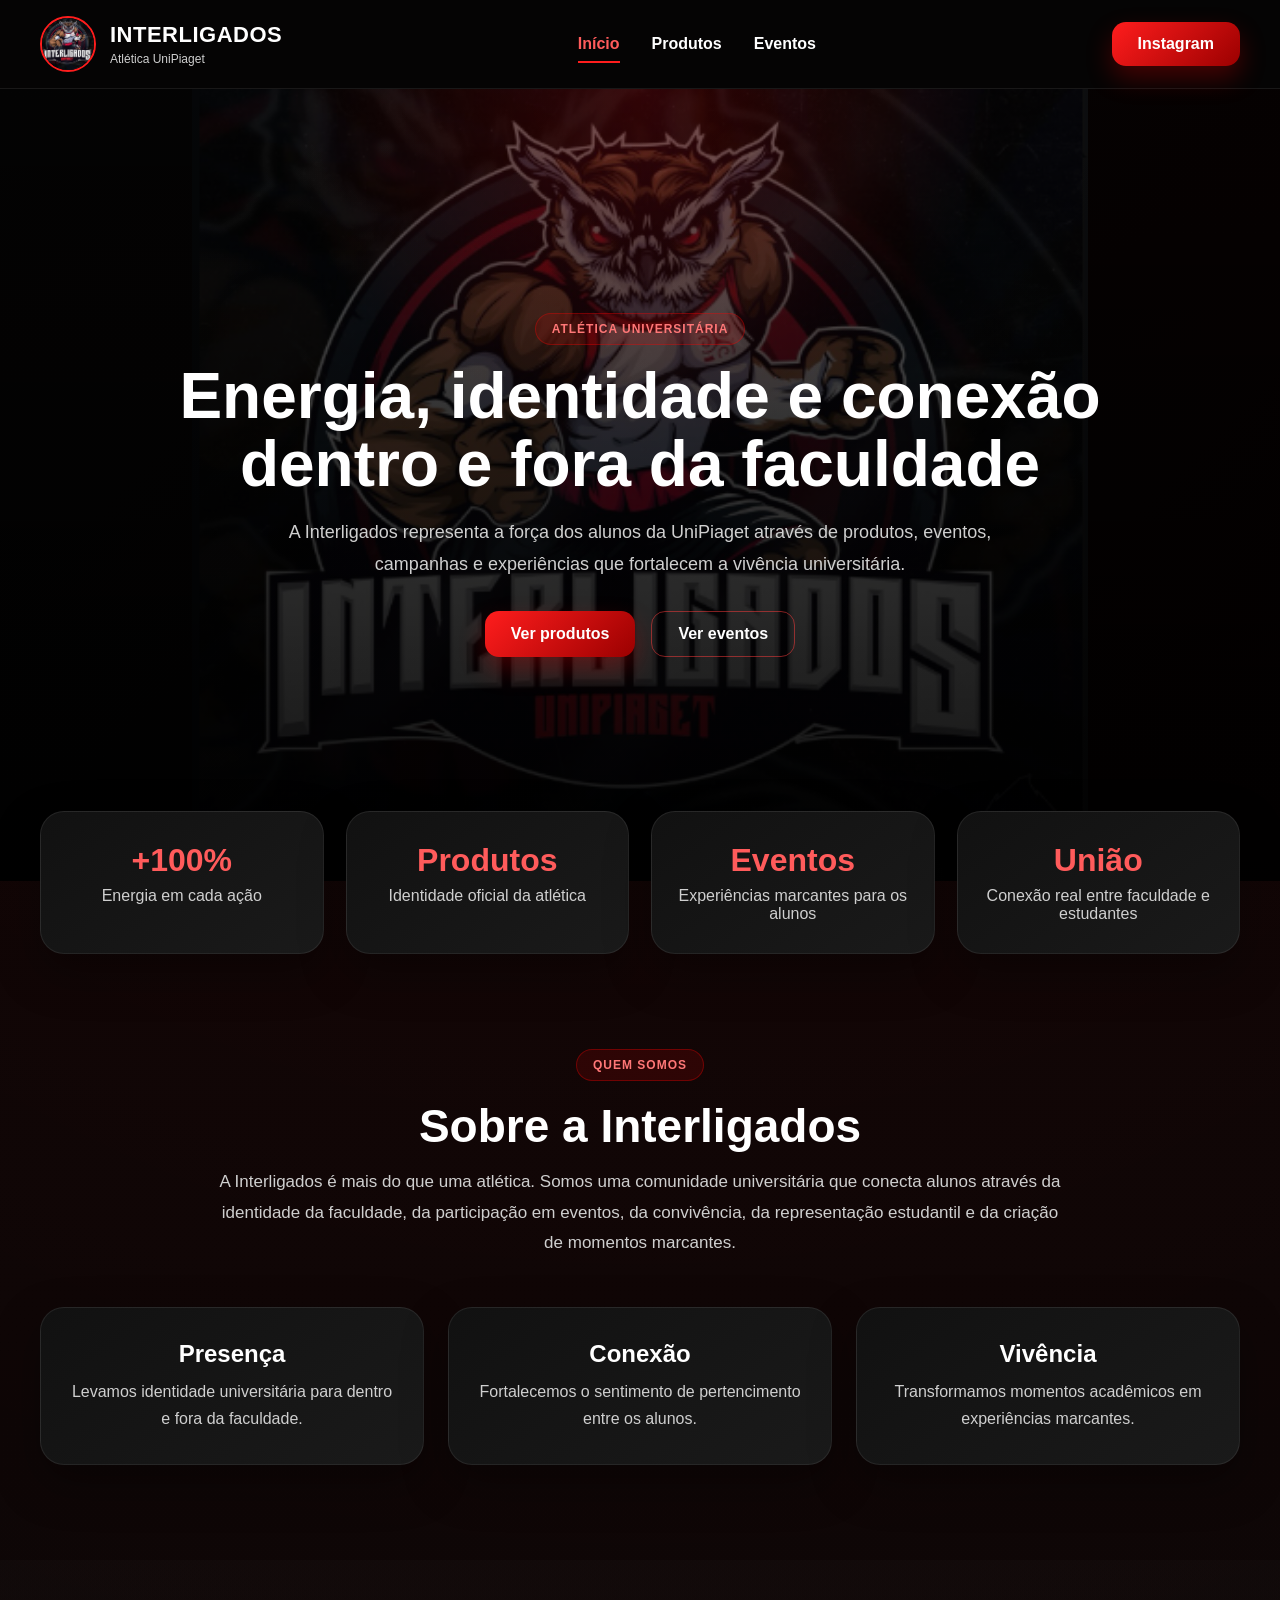
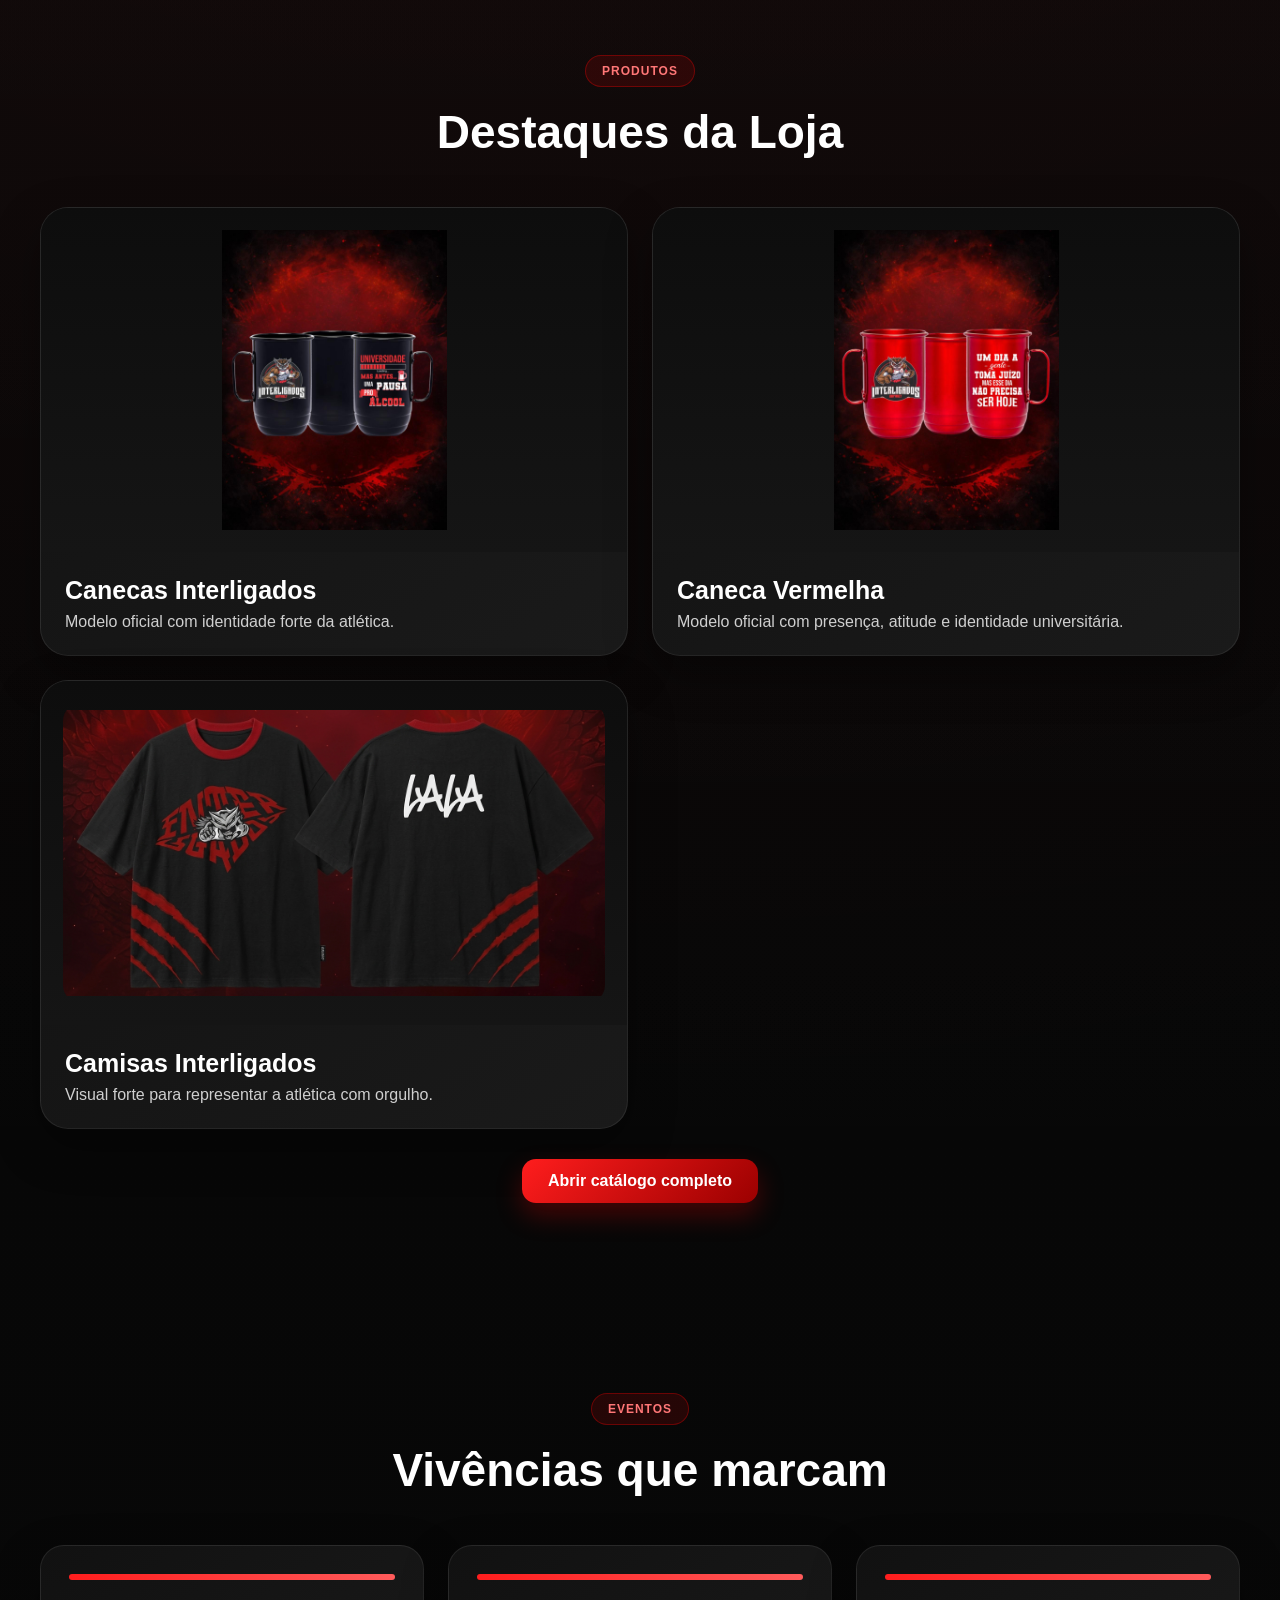
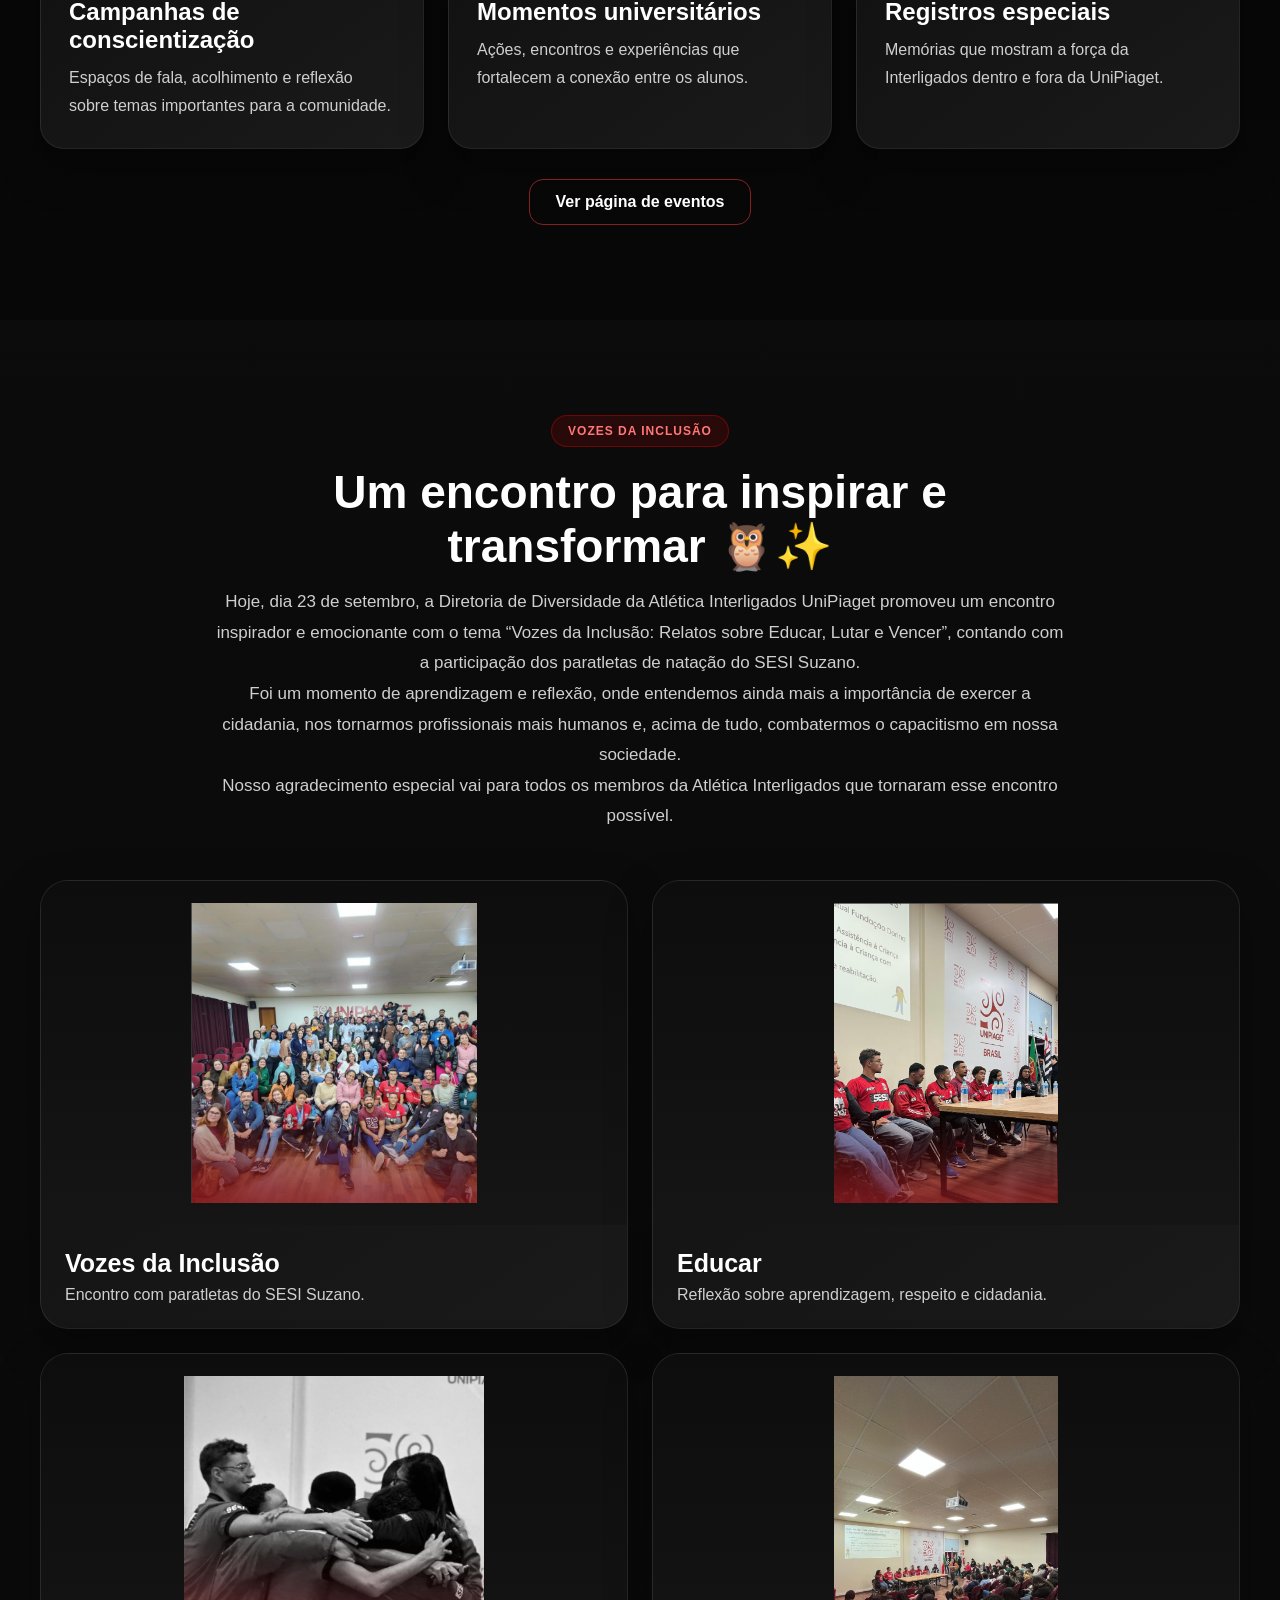
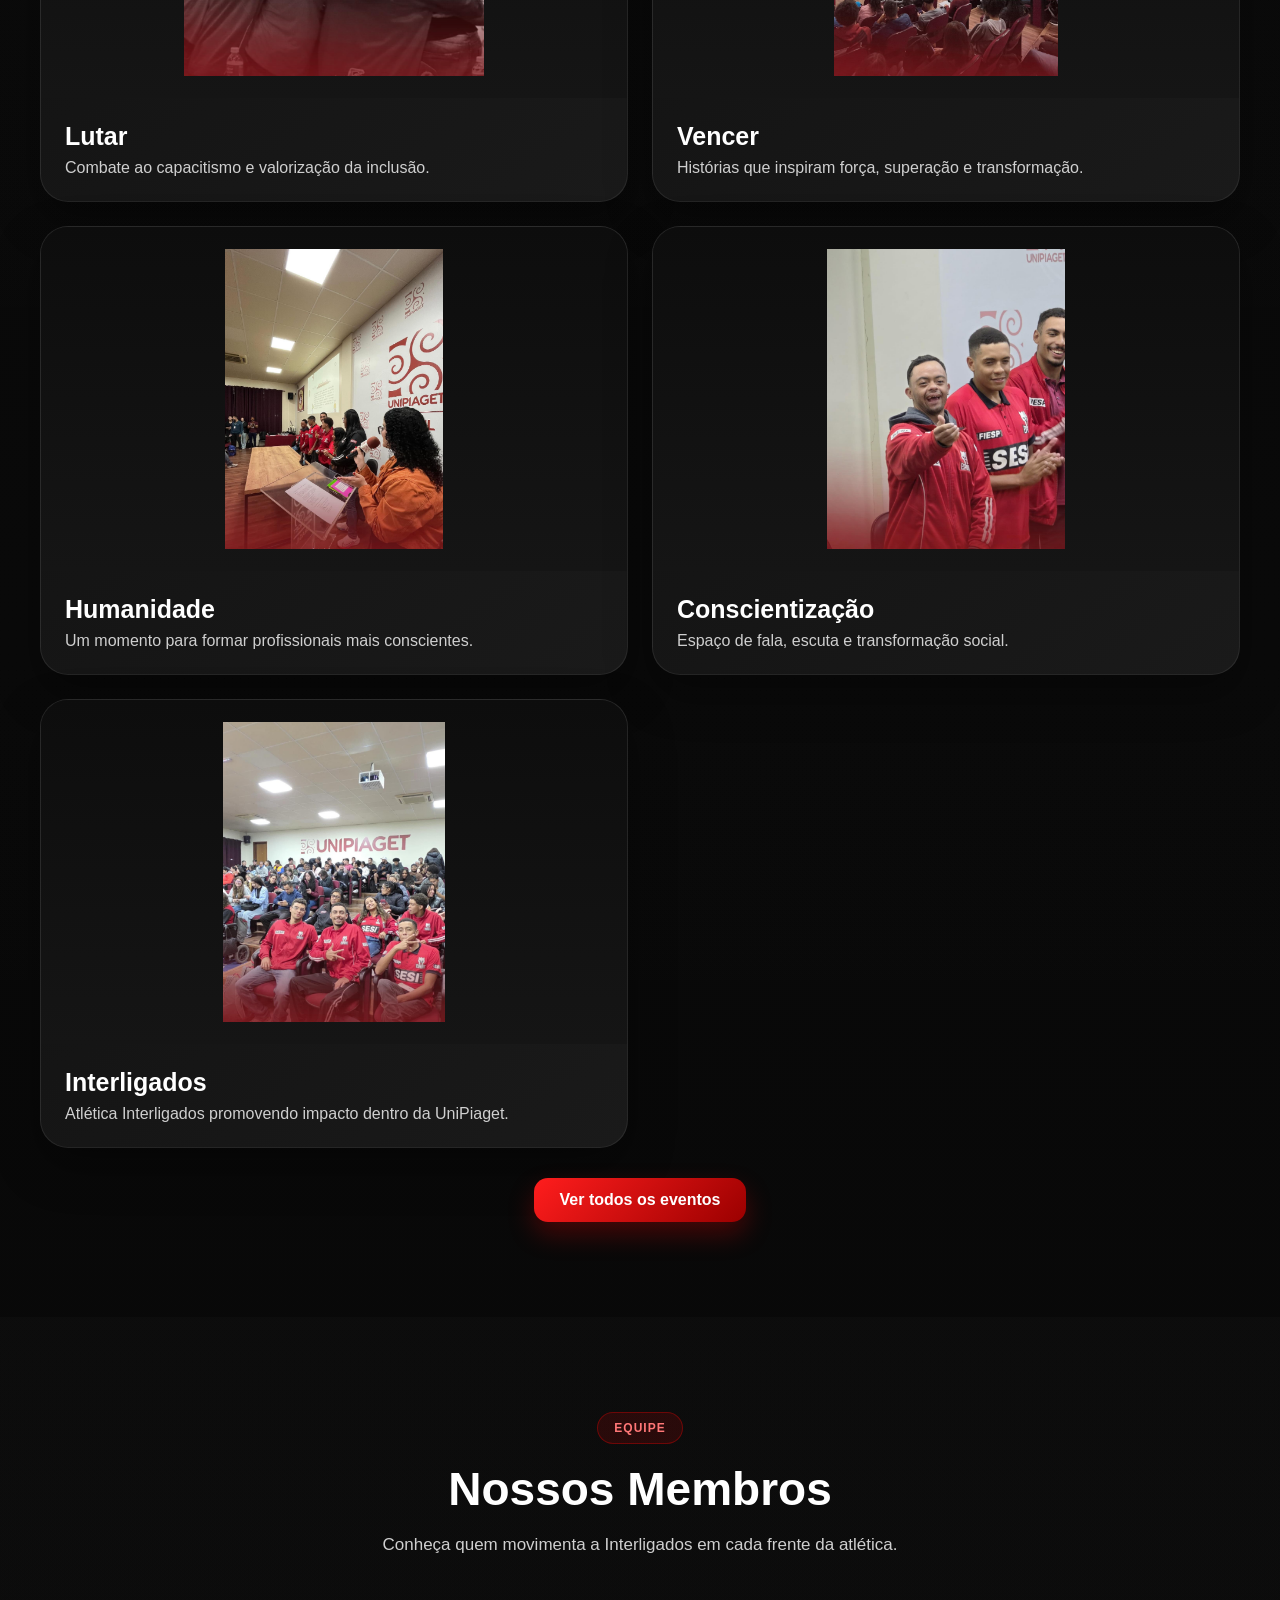
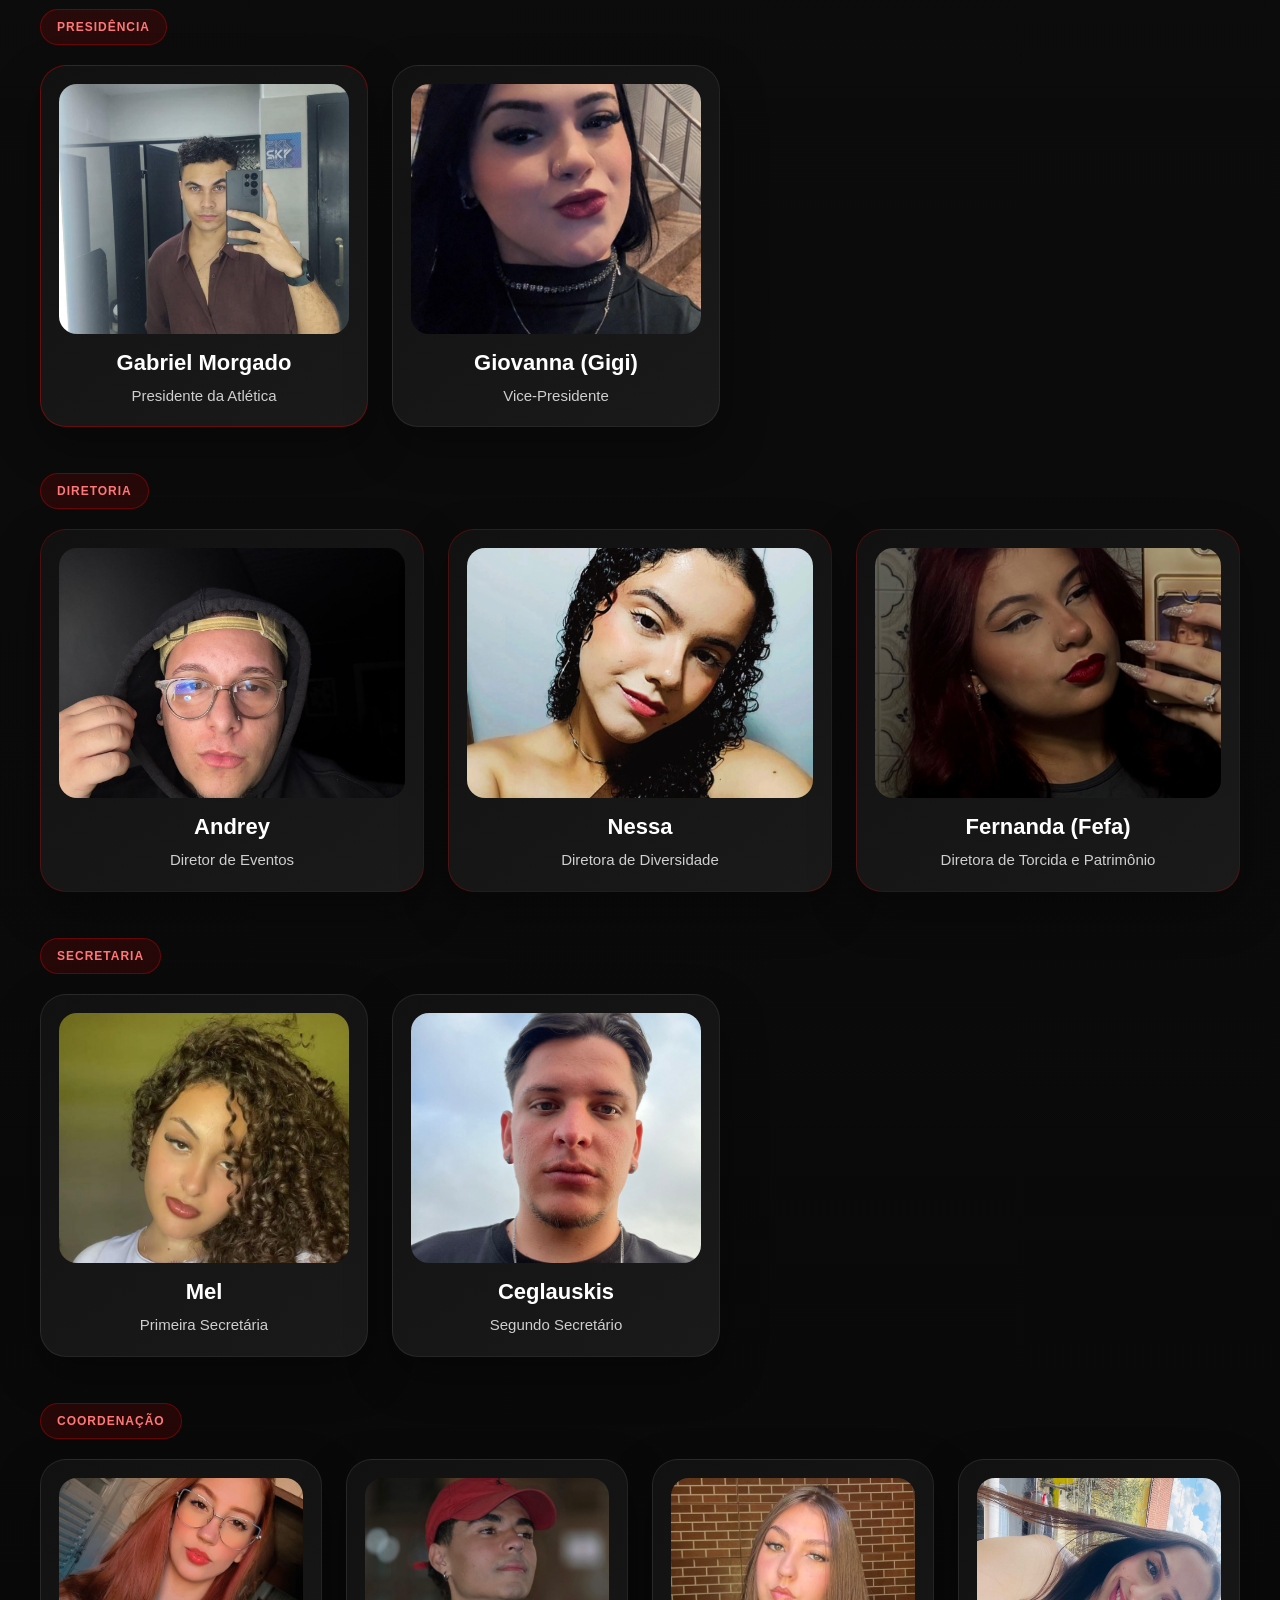
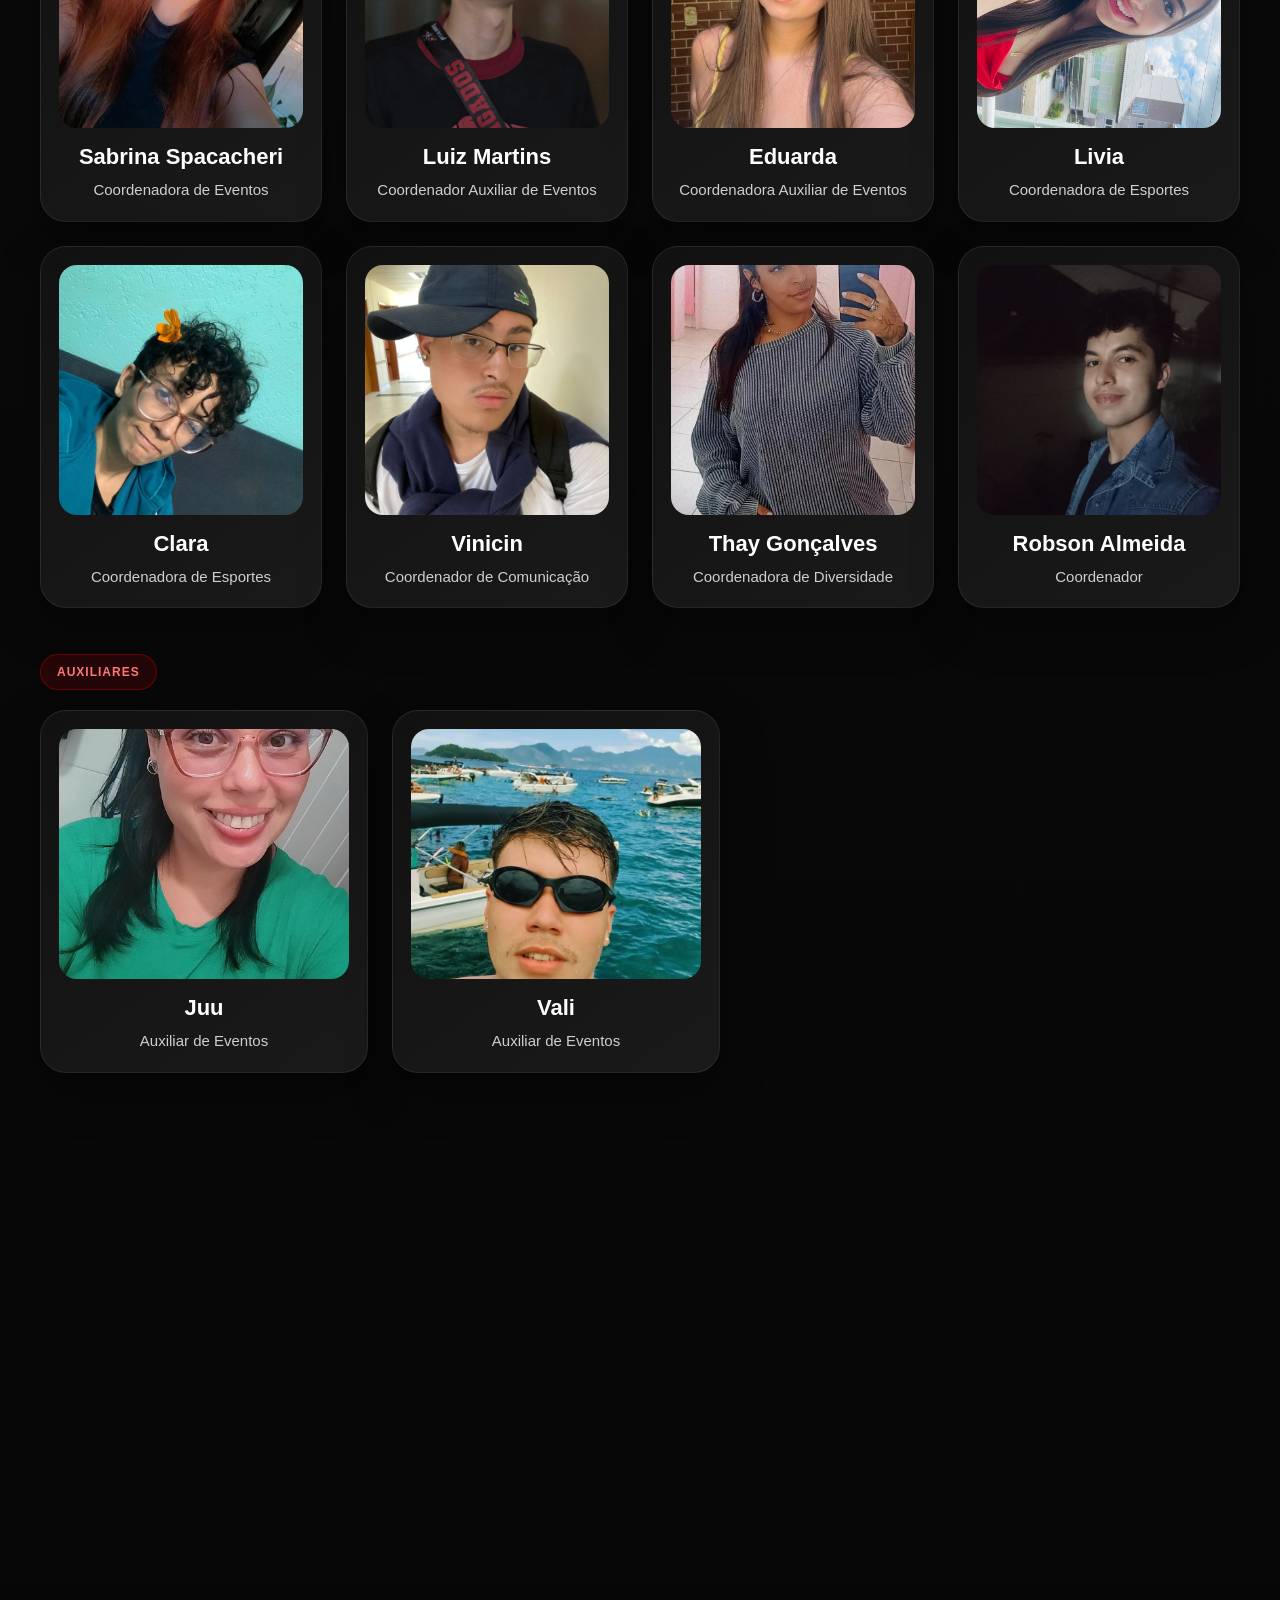
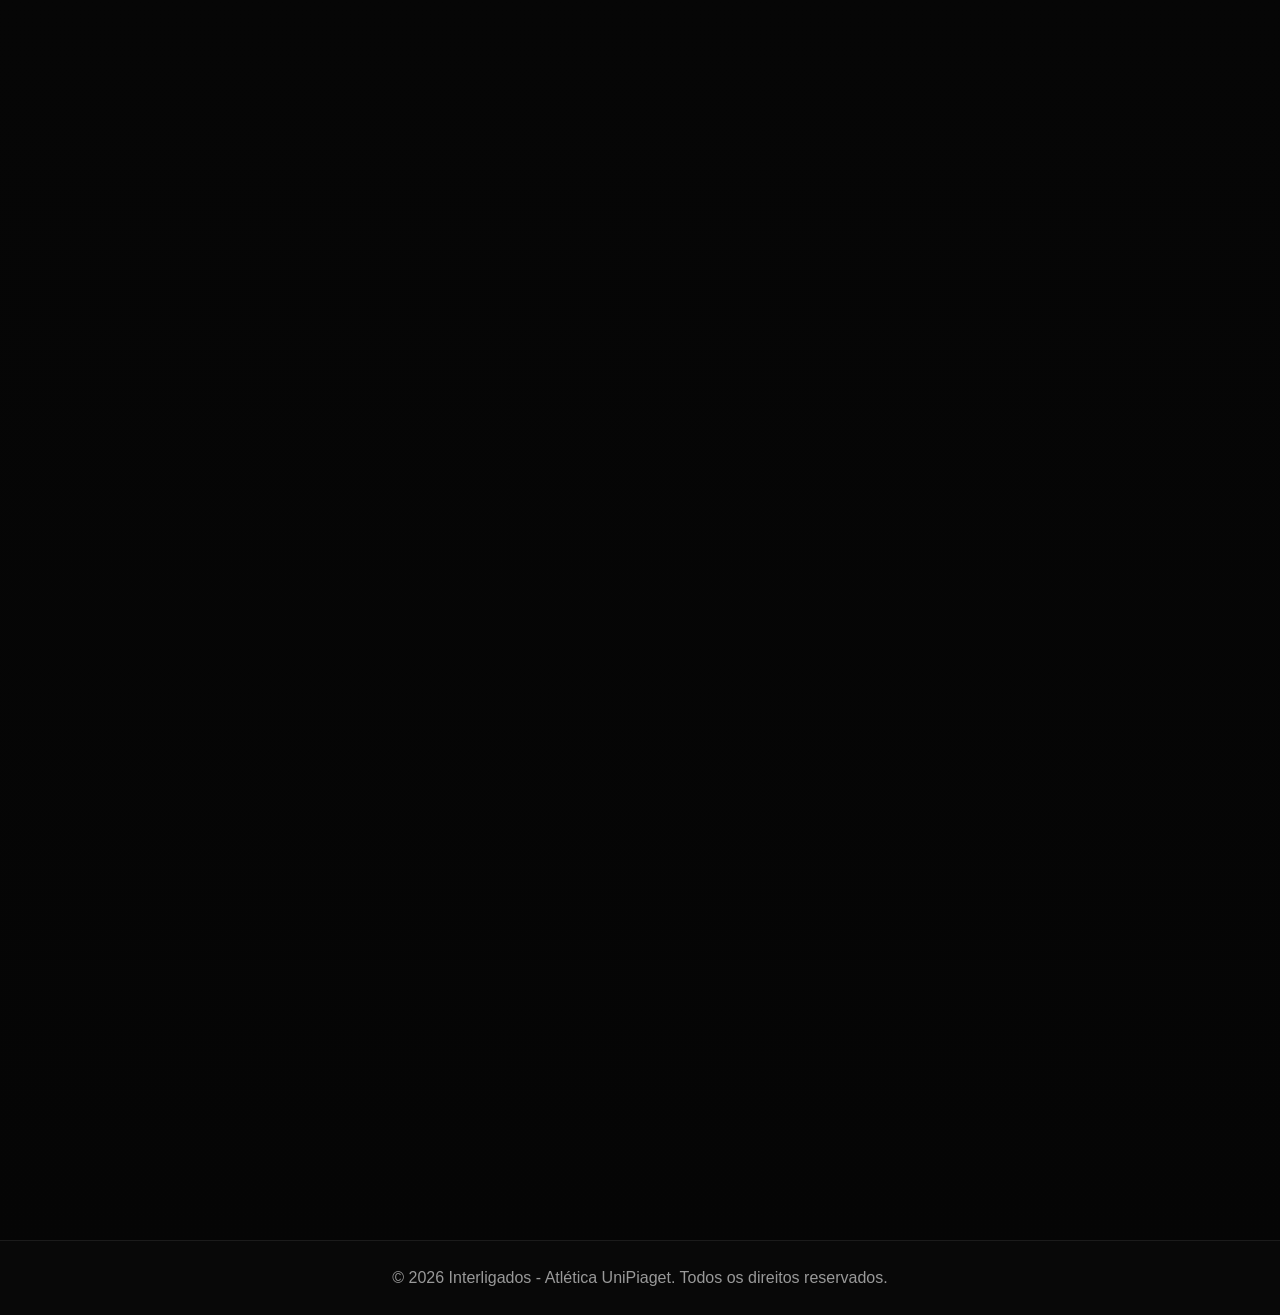
==== index.html @ e4cfc69f "amem que seja o ultimo" ====
<!DOCTYPE html>
<html lang="pt-BR">
<head>
  <meta charset="UTF-8">
  <meta name="viewport" content="width=device-width, initial-scale=1.0">
  <title>Interligados | Atlética UniPiaget</title>
  <link rel="stylesheet" href="style.css">
</head>
<body>

<header class="site-header">
  <div class="container header-wrap">
    <a href="index.html" class="brand">
      <img src="assets/logo.png" alt="Logo Interligados" class="brand-logo">
      <div class="brand-text">
        <strong>INTERLIGADOS</strong>
        <span>Atlética UniPiaget</span>
      </div>
    </a>

    <nav class="main-nav">
      <a href="index.html" class="active">Início</a>
      <a href="produtos.html">Produtos</a>
      <a href="eventos.html">Eventos</a>
    </nav>

    <a href="https://www.instagram.com/interligados_unipiaget" target="_blank" class="btn btn-primary">
      Instagram
    </a>
  </div>
</header>

<main>

  <section class="hero home-hero">
    <div class="hero-overlay"></div>
    <div class="container hero-content reveal">
      <span class="kicker">ATLÉTICA UNIVERSITÁRIA</span>
      <h1>Energia, identidade e conexão dentro e fora da faculdade</h1>
      <p>
        A Interligados representa a força dos alunos da UniPiaget através de produtos,
        eventos, campanhas e experiências que fortalecem a vivência universitária.
      </p>

      <div class="hero-actions">
        <a href="produtos.html" class="btn btn-primary">Ver produtos</a>
        <a href="eventos.html" class="btn btn-secondary">Ver eventos</a>
      </div>
    </div>
  </section>

  <section class="stats-strip">
    <div class="container">
      <div class="stats-grid reveal">
        <article class="stat-card">
          <h3>+100%</h3>
          <p>Energia em cada ação</p>
        </article>

        <article class="stat-card">
          <h3>Produtos</h3>
          <p>Identidade oficial da atlética</p>
        </article>

        <article class="stat-card">
          <h3>Eventos</h3>
          <p>Experiências marcantes para os alunos</p>
        </article>

        <article class="stat-card">
          <h3>União</h3>
          <p>Conexão real entre faculdade e estudantes</p>
        </article>
      </div>
    </div>
  </section>

  <section class="section">
    <div class="container">
      <div class="section-heading reveal">
        <span class="kicker">QUEM SOMOS</span>
        <h2>Sobre a Interligados</h2>
        <p>
          A Interligados é mais do que uma atlética. Somos uma comunidade universitária
          que conecta alunos através da identidade da faculdade, da participação em eventos,
          da convivência, da representação estudantil e da criação de momentos marcantes.
        </p>
      </div>

      <div class="info-grid">
        <article class="info-card reveal">
          <h3>Presença</h3>
          <p>Levamos identidade universitária para dentro e fora da faculdade.</p>
        </article>

        <article class="info-card reveal">
          <h3>Conexão</h3>
          <p>Fortalecemos o sentimento de pertencimento entre os alunos.</p>
        </article>

        <article class="info-card reveal">
          <h3>Vivência</h3>
          <p>Transformamos momentos acadêmicos em experiências marcantes.</p>
        </article>
      </div>
    </div>
  </section>

  <section class="section section-alt">
    <div class="container">
      <div class="section-heading reveal">
        <span class="kicker">PRODUTOS</span>
        <h2>Destaques da Loja</h2>
      </div>

      <div class="highlight-grid">
        <article class="highlight-card reveal">
          <div class="highlight-image">
            <img src="assets/produto1.jpeg" alt="Caneca Preta Interligados">
          </div>
          <div class="highlight-body">
            <h3>Canecas Interligados</h3>
            <p>Modelo oficial com identidade forte da atlética.</p>
          </div>
        </article>

        <article class="highlight-card reveal">
          <div class="highlight-image">
            <img src="assets/produto2.jpeg" alt="Caneca Vermelha Interligados">
          </div>
          <div class="highlight-body">
            <h3>Caneca Vermelha</h3>
            <p>Modelo oficial com presença, atitude e identidade universitária.</p>
          </div>
        </article>

        <article class="highlight-card reveal">
          <div class="highlight-image">
            <img src="assets/produto4.png" alt="Camisas Interligados">
          </div>
          <div class="highlight-body">
            <h3>Camisas Interligados</h3>
            <p>Visual forte para representar a atlética com orgulho.</p>
          </div>
        </article>
      </div>

      <div class="section-action reveal">
        <a href="produtos.html" class="btn btn-primary">Abrir catálogo completo</a>
      </div>
    </div>
  </section>

  <section class="section">
    <div class="container">
      <div class="section-heading reveal">
        <span class="kicker">EVENTOS</span>
        <h2>Vivências que marcam</h2>
      </div>

      <div class="feature-grid">
        <article class="feature-card reveal">
          <div class="feature-line"></div>
          <h3>Campanhas de conscientização</h3>
          <p>Espaços de fala, acolhimento e reflexão sobre temas importantes para a comunidade.</p>
        </article>

        <article class="feature-card reveal">
          <div class="feature-line"></div>
          <h3>Momentos universitários</h3>
          <p>Ações, encontros e experiências que fortalecem a conexão entre os alunos.</p>
        </article>

        <article class="feature-card reveal">
          <div class="feature-line"></div>
          <h3>Registros especiais</h3>
          <p>Memórias que mostram a força da Interligados dentro e fora da UniPiaget.</p>
        </article>
      </div>

      <div class="section-action reveal">
        <a href="eventos.html" class="btn btn-secondary">Ver página de eventos</a>
      </div>
    </div>
  </section>

  <section class="section section-alt">
    <div class="container">
      <div class="section-heading reveal">
        <span class="kicker">VOZES DA INCLUSÃO</span>
        <h2>Um encontro para inspirar e transformar 🦉✨</h2>
        <p>
          Hoje, dia 23 de setembro, a Diretoria de Diversidade da Atlética Interligados UniPiaget
          promoveu um encontro inspirador e emocionante com o tema “Vozes da Inclusão:
          Relatos sobre Educar, Lutar e Vencer”, contando com a participação dos paratletas
          de natação do SESI Suzano.
        </p>
        <p>
          Foi um momento de aprendizagem e reflexão, onde entendemos ainda mais a importância
          de exercer a cidadania, nos tornarmos profissionais mais humanos e, acima de tudo,
          combatermos o capacitismo em nossa sociedade.
        </p>
        <p>
          Nosso agradecimento especial vai para todos os membros da Atlética Interligados que
          tornaram esse encontro possível.
        </p>
      </div>

      <div class="highlight-grid">
        <article class="highlight-card reveal">
          <div class="highlight-image">
            <img src="assets/inclusao1.png" alt="Vozes da Inclusão 1">
          </div>
          <div class="highlight-body">
            <h3>Vozes da Inclusão</h3>
            <p>Encontro com paratletas do SESI Suzano.</p>
          </div>
        </article>

        <article class="highlight-card reveal">
          <div class="highlight-image">
            <img src="assets/inclusao2.png" alt="Vozes da Inclusão 2">
          </div>
          <div class="highlight-body">
            <h3>Educar</h3>
            <p>Reflexão sobre aprendizagem, respeito e cidadania.</p>
          </div>
        </article>

        <article class="highlight-card reveal">
          <div class="highlight-image">
            <img src="assets/inclusao3.png" alt="Vozes da Inclusão 3">
          </div>
          <div class="highlight-body">
            <h3>Lutar</h3>
            <p>Combate ao capacitismo e valorização da inclusão.</p>
          </div>
        </article>

        <article class="highlight-card reveal">
          <div class="highlight-image">
            <img src="assets/inclusao4.png" alt="Vozes da Inclusão 4">
          </div>
          <div class="highlight-body">
            <h3>Vencer</h3>
            <p>Histórias que inspiram força, superação e transformação.</p>
          </div>
        </article>

        <article class="highlight-card reveal">
          <div class="highlight-image">
            <img src="assets/inclusao5.png" alt="Vozes da Inclusão 5">
          </div>
          <div class="highlight-body">
            <h3>Humanidade</h3>
            <p>Um momento para formar profissionais mais conscientes.</p>
          </div>
        </article>

        <article class="highlight-card reveal">
          <div class="highlight-image">
            <img src="assets/inclusao6.png" alt="Vozes da Inclusão 6">
          </div>
          <div class="highlight-body">
            <h3>Conscientização</h3>
            <p>Espaço de fala, escuta e transformação social.</p>
          </div>
        </article>

        <article class="highlight-card reveal">
          <div class="highlight-image">
            <img src="assets/inclusao7.png" alt="Vozes da Inclusão 7">
          </div>
          <div class="highlight-body">
            <h3>Interligados</h3>
            <p>Atlética Interligados promovendo impacto dentro da UniPiaget.</p>
          </div>
        </article>
      </div>

      <div class="section-action reveal">
        <a href="eventos.html" class="btn btn-primary">Ver todos os eventos</a>
      </div>
    </div>
  </section>

  <section class="section section-alt team-section">
    <div class="container">
      <div class="section-heading reveal">
        <span class="kicker">EQUIPE</span>
        <h2>Nossos Membros</h2>
        <p>Conheça quem movimenta a Interligados em cada frente da atlética.</p>
      </div>

      <div class="team-group reveal">
        <div class="team-label">Presidência</div>
        <div class="team-grid team-grid-2">
          <article class="member-card featured-president">
            <img src="assets/membro4.jpeg" alt="Gabriel Morgado">
            <h3>Gabriel Morgado</h3>
            <p>Presidente da Atlética</p>
          </article>

          <article class="member-card featured-vice">
            <img src="assets/membro10.jpeg" alt="Giovanna Gigi">
            <h3>Giovanna (Gigi)</h3>
            <p>Vice-Presidente</p>
          </article>
        </div>
      </div>

      <div class="team-group reveal">
        <div class="team-label">Diretoria</div>
        <div class="team-grid team-grid-3">
          <article class="member-card featured-director">
            <img src="assets/membro21.jpeg" alt="Andrey">
            <h3>Andrey</h3>
            <p>Diretor de Eventos</p>
          </article>

          <article class="member-card featured-director">
            <img src="assets/membro17.jpeg" alt="Nessa">
            <h3>Nessa</h3>
            <p>Diretora de Diversidade</p>
          </article>

          <article class="member-card featured-director">
            <img src="assets/membro8.jpeg" alt="Fernanda Fefa">
            <h3>Fernanda (Fefa)</h3>
            <p>Diretora de Torcida e Patrimônio</p>
          </article>
        </div>
      </div>

      <div class="team-group reveal">
        <div class="team-label">Secretaria</div>
        <div class="team-grid team-grid-2">
          <article class="member-card">
            <img src="assets/membro9.jpeg" alt="Mel">
            <h3>Mel</h3>
            <p>Primeira Secretária</p>
          </article>

          <article class="member-card">
            <img src="assets/membro6.jpeg" alt="Ceglauskis">
            <h3>Ceglauskis</h3>
            <p>Segundo Secretário</p>
          </article>
        </div>
      </div>

      <div class="team-group reveal">
        <div class="team-label">Coordenação</div>
        <div class="team-grid team-grid-4">
          <article class="member-card">
            <img src="assets/membro2.jpeg" alt="Sabrina Spacacheri">
            <h3>Sabrina Spacacheri</h3>
            <p>Coordenadora de Eventos</p>
          </article>

          <article class="member-card">
            <img src="assets/membro11.jpeg" alt="Luiz Martins">
            <h3>Luiz Martins</h3>
            <p>Coordenador Auxiliar de Eventos</p>
          </article>

          <article class="member-card">
            <img src="assets/membro13.jpeg" alt="Eduarda">
            <h3>Eduarda</h3>
            <p>Coordenadora Auxiliar de Eventos</p>
          </article>

          <article class="member-card">
            <img src="assets/membro12.jpeg" alt="Livia">
            <h3>Livia</h3>
            <p>Coordenadora de Esportes</p>
          </article>

          <article class="member-card">
            <img src="assets/membro20.jpeg" alt="Clara">
            <h3>Clara</h3>
            <p>Coordenadora de Esportes</p>
          </article>

          <article class="member-card">
            <img src="assets/membro15.jpeg" alt="Vinicin">
            <h3>Vinicin</h3>
            <p>Coordenador de Comunicação</p>
          </article>

          <article class="member-card">
            <img src="assets/membro18.jpeg" alt="Thay Gonçalves">
            <h3>Thay Gonçalves</h3>
            <p>Coordenadora de Diversidade</p>
          </article>

          <article class="member-card">
            <img src="assets/membro7.jpeg" alt="Robson Almeida">
            <h3>Robson Almeida</h3>
            <p>Coordenador</p>
          </article>
        </div>
      </div>

      <div class="team-group reveal">
        <div class="team-label">Auxiliares</div>
        <div class="team-grid team-grid-2">
          <article class="member-card">
            <img src="assets/membro16.jpeg" alt="Juu">
            <h3>Juu</h3>
            <p>Auxiliar de Eventos</p>
          </article>

          <article class="member-card">
            <img src="assets/membro19.jpeg" alt="Vali">
            <h3>Vali</h3>
            <p>Auxiliar de Eventos</p>
          </article>
        </div>
      </div>

      <div class="team-group reveal">
        <div class="team-label">Torcida & Apoio</div>
        <div class="team-grid team-grid-4">
          <article class="member-card">
            <img src="assets/membro3.jpeg" alt="Marcus Rodrigues">
            <h3>Marcus Rodrigues</h3>
            <p>Segundo Tesoureiro</p>
          </article>

          <article class="member-card">
            <img src="assets/membro14.jpeg" alt="Nay">
            <h3>Nay</h3>
            <p>Conselheira Fiscal</p>
          </article>

          <article class="member-card">
            <img src="assets/membro1.jpeg" alt="Wellington">
            <h3>Wellington</h3>
            <p>Responsável pela Torcida e Patrimônio</p>
          </article>

          <article class="member-card">
            <img src="assets/membro5.jpeg" alt="Daniela Profiro">
            <h3>Daniela Profiro</h3>
            <p>Membro da Atlética</p>
          </article>

          <article class="member-card">
            <img src="assets/membro23.jpeg" alt="JOTA">
            <h3>JOTA</h3>
            <p>Integrante da Torcida Organizada</p>
          </article>

          <article class="member-card">
            <img src="assets/membro24.jpeg" alt="Pedro Paulo">
            <h3>Pedro Paulo</h3>
            <p>Integrante da Torcida Organizada</p>
          </article>
        </div>
      </div>
    </div>
  </section>

  <section class="impact-section">
    <div class="container">
      <div class="impact-box reveal">
        <span class="kicker">INTERLIGADOS</span>
        <h2>Mais do que uma atlética. Uma identidade.</h2>
        <p>
          Produtos, eventos, campanhas e pessoas que transformam a vivência universitária em algo marcante.
        </p>
      </div>
    </div>
  </section>

  <section class="cta-section">
    <div class="container">
      <div class="cta-box reveal">
        <span class="kicker">@interligados_unipiaget</span>
        <h2>Acompanhe a Interligados no Instagram</h2>
        <p>
          Veja eventos, destaques, produtos, bastidores e tudo que movimenta a atlética.
        </p>
        <a href="https://www.instagram.com/interligados_unipiaget" target="_blank" class="btn btn-primary">
          Acessar perfil
        </a>
      </div>
    </div>
  </section>

</main>

<footer class="site-footer">
  <div class="container">
    <p>© 2026 Interligados - Atlética UniPiaget. Todos os direitos reservados.</p>
  </div>
</footer>

<script src="script.js"></script>
</body>
</html>
---- style.css ----
* {
  margin: 0;
  padding: 0;
  box-sizing: border-box;
  font-family: Arial, Helvetica, sans-serif;
}

:root {
  --bg: #050505;
  --card: #111;
  --card-2: #1a1a1a;
  --red: #ff1d1d;
  --red-soft: #ff5b5b;
  --text: #fff;
  --muted: #cfcfcf;
  --border: rgba(255,255,255,0.08);
  --shadow: 0 18px 45px rgba(0,0,0,0.35);
}

html {
  scroll-behavior: smooth;
}

body {
  background:
    radial-gradient(circle at top, rgba(255,0,0,0.08), transparent 25%),
    linear-gradient(180deg, #050505, #090909, #050505);
  color: var(--text);
}

img {
  display: block;
  max-width: 100%;
}

a {
  text-decoration: none;
  color: inherit;
}

button {
  font: inherit;
}

/* CONTAINER */

.container {
  width: min(1200px, calc(100% - 40px));
  margin: 0 auto;
}

/* HEADER */

.site-header {
  position: sticky;
  top: 0;
  z-index: 1000;
  background: rgba(5,5,5,0.92);
  backdrop-filter: blur(14px);
  border-bottom: 1px solid var(--border);
}

.header-wrap {
  min-height: 88px;
  display: flex;
  align-items: center;
  justify-content: space-between;
  gap: 24px;
}

.brand {
  display: flex;
  align-items: center;
  gap: 14px;
}

.brand-logo {
  width: 56px;
  height: 56px;
  object-fit: cover;
  border-radius: 50%;
  border: 2px solid var(--red);
}

.brand-text {
  display: flex;
  flex-direction: column;
  gap: 4px;
}

.brand-text strong {
  font-size: 22px;
  font-weight: 900;
  letter-spacing: .5px;
}

.brand-text span {
  font-size: 12px;
  color: var(--muted);
}

.main-nav {
  display: flex;
  align-items: center;
  gap: 32px;
}

.main-nav a {
  font-size: 16px;
  font-weight: 700;
  position: relative;
  color: #fff;
}

.main-nav a::after {
  content: "";
  position: absolute;
  left: 0;
  bottom: -10px;
  height: 2px;
  width: 0;
  background: var(--red);
  transition: .25s;
}

.main-nav a:hover,
.main-nav a.active {
  color: var(--red-soft);
}

.main-nav a:hover::after,
.main-nav a.active::after {
  width: 100%;
}

/* BUTTONS */

.btn {
  display: inline-flex;
  align-items: center;
  justify-content: center;
  border-radius: 14px;
  font-weight: 800;
  transition: .25s;
}

.btn-primary {
  background: linear-gradient(135deg, #ff1d1d, #9b0000);
  padding: 13px 26px;
  color: #fff;
  box-shadow: 0 12px 26px rgba(255,0,0,.25);
}

.btn-primary:hover {
  transform: translateY(-3px);
  box-shadow: 0 18px 38px rgba(255,0,0,.28);
}

.btn-secondary {
  padding: 13px 26px;
  border: 1px solid rgba(255,60,60,.5);
  color: #fff;
}

.btn-secondary:hover {
  transform: translateY(-3px);
  background: rgba(255,0,0,.08);
}

.btn-card {
  width: 100%;
  margin-top: 18px;
}

/* HERO GLOBAL */

.hero {
  position: relative;
  overflow: hidden;
}

.home-hero {
  min-height: 88vh;
  display: flex;
  align-items: center;
  background:
    linear-gradient(rgba(0,0,0,.62), rgba(0,0,0,.86)),
    url("assets/coruja-bg.png") center center / 70% no-repeat,
    linear-gradient(135deg, #080808, #120000);
}

.page-hero {
  min-height: 55vh;
  display: flex;
  align-items: center;
}

.products-hero {
  background:
    linear-gradient(rgba(0,0,0,.68), rgba(0,0,0,.9)),
    url("assets/ProdutosGerais.png") center center / cover no-repeat;
}

.events-hero {
  background:
    linear-gradient(rgba(0,0,0,.65), rgba(0,0,0,.88)),
    radial-gradient(circle at top, rgba(255,0,0,.18), transparent 35%),
    linear-gradient(135deg, #070707, #170000);
}

.hero-overlay {
  position: absolute;
  inset: 0;
  background:
    radial-gradient(circle at top, rgba(255,0,0,.18), transparent 35%),
    linear-gradient(to bottom, transparent, rgba(0,0,0,.45));
}

.hero-content {
  position: relative;
  z-index: 2;
  max-width: 950px;
  text-align: center;
}

.kicker {
  display: inline-block;
  padding: 8px 16px;
  margin-bottom: 18px;
  border-radius: 999px;
  background: rgba(255,0,0,.12);
  border: 1px solid rgba(255,0,0,.32);
  color: #ff7777;
  font-size: 12px;
  font-weight: 900;
  letter-spacing: 1px;
  text-transform: uppercase;
}

.hero h1,
.hero h2 {
  font-size: clamp(36px, 5vw, 66px);
  line-height: 1.05;
  margin-bottom: 18px;
  font-weight: 900;
}

.hero p {
  max-width: 760px;
  margin: 0 auto;
  color: var(--muted);
  font-size: 18px;
  line-height: 1.8;
}

.hero-actions {
  margin-top: 30px;
  display: flex;
  justify-content: center;
  gap: 16px;
  flex-wrap: wrap;
}

/* SECTION */

.section {
  padding: 95px 0;
}

.section-alt {
  background: linear-gradient(180deg, rgba(255,255,255,.015), rgba(255,255,255,0));
}

.section-heading {
  max-width: 850px;
  margin: 0 auto 48px;
  text-align: center;
}

.section-heading h2 {
  font-size: clamp(30px, 4vw, 46px);
  margin-bottom: 14px;
  font-weight: 900;
}

.section-heading p {
  color: var(--muted);
  font-size: 17px;
  line-height: 1.8;
}

/* STATS */

.stats-strip {
  margin-top: -70px;
  position: relative;
  z-index: 5;
}

.stats-grid {
  display: grid;
  grid-template-columns: repeat(4, 1fr);
  gap: 22px;
}

.stat-card,
.info-card,
.highlight-card,
.feature-card,
.member-card,
.summary-card,
.product-card-premium,
.impact-box,
.cta-box {
  background: linear-gradient(145deg, var(--card), var(--card-2));
  border: 1px solid var(--border);
  box-shadow: var(--shadow);
}

.stat-card {
  border-radius: 24px;
  padding: 30px 22px;
  text-align: center;
  transition: .25s;
}

.stat-card:hover {
  transform: translateY(-8px);
  border-color: rgba(255,0,0,.28);
}

.stat-card h3 {
  font-size: 32px;
  color: var(--red-soft);
  margin-bottom: 8px;
}

.stat-card p {
  color: var(--muted);
}

/* HOME SOBRE */

.info-grid {
  display: grid;
  grid-template-columns: repeat(3, 1fr);
  gap: 24px;
}

.info-card {
  border-radius: 24px;
  padding: 32px 26px;
  text-align: center;
  transition: .25s;
}

.info-card:hover {
  transform: translateY(-8px);
  border-color: rgba(255,0,0,.28);
}

.info-card h3 {
  font-size: 24px;
  margin-bottom: 10px;
}

.info-card p {
  color: var(--muted);
  line-height: 1.7;
}

/* HOME PRODUTOS */

.highlight-grid {
  display: grid;
  grid-template-columns: repeat(2, 1fr);
  gap: 24px;
}

.highlight-card {
  border-radius: 28px;
  overflow: hidden;
  transition: .25s;
}

.highlight-card:hover {
  transform: translateY(-10px);
  border-color: rgba(255,0,0,.28);
}

.highlight-image {
  padding: 22px;
  background: linear-gradient(180deg, #0d0d0d, #151515);
}

.highlight-image img {
  width: 100%;
  height: 300px;
  object-fit: contain;
  border-radius: 18px;
}

.highlight-body {
  padding: 24px;
}

.highlight-body h3 {
  font-size: 25px;
  margin-bottom: 8px;
}

.highlight-body p {
  color: var(--muted);
}

/* HOME EVENTOS */

.feature-grid {
  display: grid;
  grid-template-columns: repeat(3, 1fr);
  gap: 24px;
}

.feature-card {
  border-radius: 24px;
  padding: 28px;
  transition: .25s;
}

.feature-card:hover {
  transform: translateY(-8px);
  border-color: rgba(255,0,0,.28);
}

.feature-line {
  width: 100%;
  height: 6px;
  border-radius: 999px;
  background: linear-gradient(90deg, var(--red), var(--red-soft));
  margin-bottom: 18px;
}

.feature-card h3 {
  font-size: 24px;
  margin-bottom: 10px;
}

.feature-card p {
  color: var(--muted);
  line-height: 1.75;
}

/* PRODUTOS PÁGINA */

.products-grid-premium {
  display: grid;
  grid-template-columns: repeat(4, 1fr);
  gap: 24px;
}

.product-card-premium {
  position: relative;
  border-radius: 28px;
  overflow: hidden;
  transition: .3s;
}

.product-card-premium:hover {
  transform: translateY(-10px);
  border-color: rgba(255,0,0,.35);
  box-shadow: 0 26px 55px rgba(255,0,0,.12);
}

.product-tag {
  position: absolute;
  top: 18px;
  left: 18px;
  z-index: 2;
  padding: 8px 14px;
  border-radius: 999px;
  background: rgba(255,0,0,.18);
  border: 1px solid rgba(255,0,0,.35);
  color: #ff8a8a;
  font-size: 12px;
  font-weight: 900;
  text-transform: uppercase;
  letter-spacing: 1px;
}

.product-image-premium {
  padding: 24px;
  background:
    radial-gradient(circle at center, rgba(255,0,0,.12), transparent 45%),
    linear-gradient(180deg, #0c0c0c, #151515);
}

.product-image-premium img {
  width: 100%;
  height: 270px;
  object-fit: contain;
  border-radius: 18px;
}

.product-content-premium {
  padding: 24px;
}

.product-content-premium h3 {
  font-size: 24px;
  margin-bottom: 10px;
}

.product-content-premium p {
  color: var(--muted);
  line-height: 1.7;
}

/* EVENTOS PÁGINA */

.summary-grid {
  display: grid;
  grid-template-columns: repeat(2, 1fr);
  gap: 28px;
  margin-top: 40px;
}

.summary-card {
  position: relative;
  padding: 32px;
  border-radius: 28px;
  transition: .3s;
  overflow: hidden;
}

.summary-card::before {
  content: "";
  position: absolute;
  inset: 0;
  background: radial-gradient(circle at top right, rgba(255,0,0,.15), transparent 35%);
  opacity: 0;
  transition: .3s;
}

.summary-card:hover::before {
  opacity: 1;
}

.summary-card:hover {
  transform: translateY(-8px);
  border-color: rgba(255,0,0,.3);
}

.summary-card.highlight {
  background:
    linear-gradient(135deg, rgba(255,0,0,.16), rgba(255,255,255,.02)),
    #151515;
  border-color: rgba(255,0,0,.32);
}

.summary-icon {
  font-size: 32px;
  margin-bottom: 14px;
  position: relative;
  z-index: 2;
}

.summary-tag {
  display: inline-block;
  position: relative;
  z-index: 2;
  margin-bottom: 14px;
  padding: 7px 13px;
  border-radius: 999px;
  background: rgba(255,0,0,.15);
  border: 1px solid rgba(255,0,0,.32);
  color: #ff7777;
  font-size: 11px;
  font-weight: 900;
  letter-spacing: 1px;
  text-transform: uppercase;
}

.summary-card h3 {
  position: relative;
  z-index: 2;
  font-size: 26px;
  margin-bottom: 12px;
}

.summary-card p {
  position: relative;
  z-index: 2;
  color: var(--muted);
  line-height: 1.75;
}

.event-block {
  background:
    linear-gradient(135deg, rgba(255,0,0,.10), rgba(255,255,255,.02)),
    #101010;
  border: 1px solid rgba(255,255,255,.07);
  border-radius: 32px;
  padding: 38px;
  box-shadow: 0 22px 48px rgba(0,0,0,.35);
}

.event-text {
  max-width: 900px;
  margin: 0 auto 36px;
  text-align: center;
}

.event-text h2 {
  font-size: clamp(30px, 4vw, 46px);
  margin-bottom: 16px;
}

.event-text p {
  color: var(--muted);
  font-size: 17px;
  line-height: 1.85;
  margin-bottom: 12px;
}

.event-highlight-text {
  color: #fff !important;
  font-size: 21px !important;
  font-weight: 900;
}

.gallery-grid {
  display: grid;
  grid-template-columns: repeat(3, 1fr);
  gap: 18px;
}

.gallery-card {
  border: none;
  background: #111;
  border-radius: 22px;
  overflow: hidden;
  cursor: pointer;
  transition: .3s;
  box-shadow: 0 16px 32px rgba(0,0,0,.25);
}

.gallery-card:hover {
  transform: translateY(-8px);
  box-shadow: 0 20px 40px rgba(255,0,0,.16);
}

.gallery-card img {
  width: 100%;
  height: 300px;
  object-fit: cover;
  border-radius: 22px;
  border: 2px solid transparent;
  transition: .3s;
}

.gallery-card:hover img {
  border-color: var(--red);
}

/* MEMBROS */

.team-group {
  margin-bottom: 46px;
}

.team-label {
  display: inline-block;
  margin-bottom: 20px;
  padding: 10px 16px;
  border-radius: 999px;
  background: rgba(255,0,0,.12);
  border: 1px solid rgba(255,0,0,.3);
  color: #ff7777;
  font-size: 12px;
  font-weight: 900;
  letter-spacing: 1px;
  text-transform: uppercase;
}

.team-grid {
  display: grid;
  gap: 24px;
}

.team-grid-2 {
  grid-template-columns: repeat(2, 1fr);
  max-width: 680px;
}

.team-grid-3 {
  grid-template-columns: repeat(3, 1fr);
}

.team-grid-4 {
  grid-template-columns: repeat(4, 1fr);
}

.member-card {
  border-radius: 26px;
  padding: 18px;
  text-align: center;
  transition: .25s;
}

.member-card:hover {
  transform: translateY(-10px);
  border-color: rgba(255,0,0,.3);
  box-shadow: 0 22px 42px rgba(255,0,0,.12);
}

.member-card img {
  width: 100%;
  height: 250px;
  object-fit: cover;
  border-radius: 18px;
  margin-bottom: 16px;
}

.member-card h3 {
  font-size: 22px;
  margin-bottom: 8px;
}

.member-card p {
  color: var(--muted);
  font-size: 15px;
  line-height: 1.65;
}

.featured-president {
  border-color: rgba(255,0,0,.35);
}

.featured-director {
  border-color: rgba(255,0,0,.22);
}

/* CTA */

.section-action {
  text-align: center;
  margin-top: 30px;
}

.impact-section {
  padding: 10px 0 90px;
}

.cta-section {
  padding: 0 0 90px;
}

.impact-box,
.cta-box {
  border-radius: 30px;
  padding: 52px 32px;
  text-align: center;
  background:
    linear-gradient(135deg, rgba(255,0,0,.16), rgba(255,255,255,.02)),
    #111;
}

.impact-box h2,
.cta-box h2 {
  font-size: clamp(28px, 4vw, 42px);
  margin-bottom: 14px;
}

.impact-box p,
.cta-box p {
  color: var(--muted);
  max-width: 760px;
  margin: 0 auto;
  line-height: 1.8;
}

.cta-box .btn {
  margin-top: 22px;
}

/* FOOTER */

.site-footer {
  border-top: 1px solid var(--border);
  background: #080808;
  padding: 28px 0;
  text-align: center;
  color: #999;
}

/* LIGHTBOX */

.lightbox {
  position: fixed;
  inset: 0;
  background: rgba(0,0,0,.92);
  display: flex;
  align-items: center;
  justify-content: center;
  padding: 30px;
  opacity: 0;
  pointer-events: none;
  transition: .25s;
  z-index: 5000;
}

.lightbox.active {
  opacity: 1;
  pointer-events: auto;
}

.lightbox img {
  max-width: min(92vw, 1100px);
  max-height: 86vh;
  border-radius: 18px;
}

.lightbox-close {
  position: absolute;
  top: 22px;
  right: 28px;
  width: 52px;
  height: 52px;
  border-radius: 50%;
  border: none;
  background: rgba(255,255,255,.12);
  color: #fff;
  font-size: 34px;
  cursor: pointer;
}

/* ANIMATION */

.reveal {
  opacity: 0;
  transform: translateY(32px);
  transition: opacity .7s ease, transform .7s ease;
}

.reveal.show {
  opacity: 1;
  transform: translateY(0);
}

/* RESPONSIVE */

@media (max-width: 1200px) {
  .stats-grid,
  .products-grid-premium,
  .team-grid-4,
  .gallery-grid {
    grid-template-columns: repeat(2, 1fr);
  }

  .info-grid,
  .feature-grid,
  .team-grid-3 {
    grid-template-columns: 1fr;
  }

  .highlight-grid {
    grid-template-columns: 1fr;
  }
}

@media (max-width: 900px) {
  .header-wrap {
    flex-direction: column;
    padding: 16px 0;
  }

  .main-nav {
    gap: 18px;
  }

  .home-hero {
    min-height: 72vh;
    background:
      linear-gradient(rgba(0,0,0,.72), rgba(0,0,0,.88)),
      url("assets/coruja-bg.png") center center / 92% no-repeat,
      linear-gradient(135deg, #050505, #170000);
  }

  .stats-grid,
  .info-grid,
  .feature-grid,
  .products-grid-premium,
  .summary-grid,
  .gallery-grid,
  .team-grid-2,
  .team-grid-3,
  .team-grid-4 {
    grid-template-columns: 1fr;
    max-width: none;
  }

  .section {
    padding: 72px 0;
  }

  .stats-strip {
    margin-top: -34px;
  }

  .container {
    width: min(1200px, calc(100% - 24px));
  }

  .member-card img {
    height: 320px;
  }
}
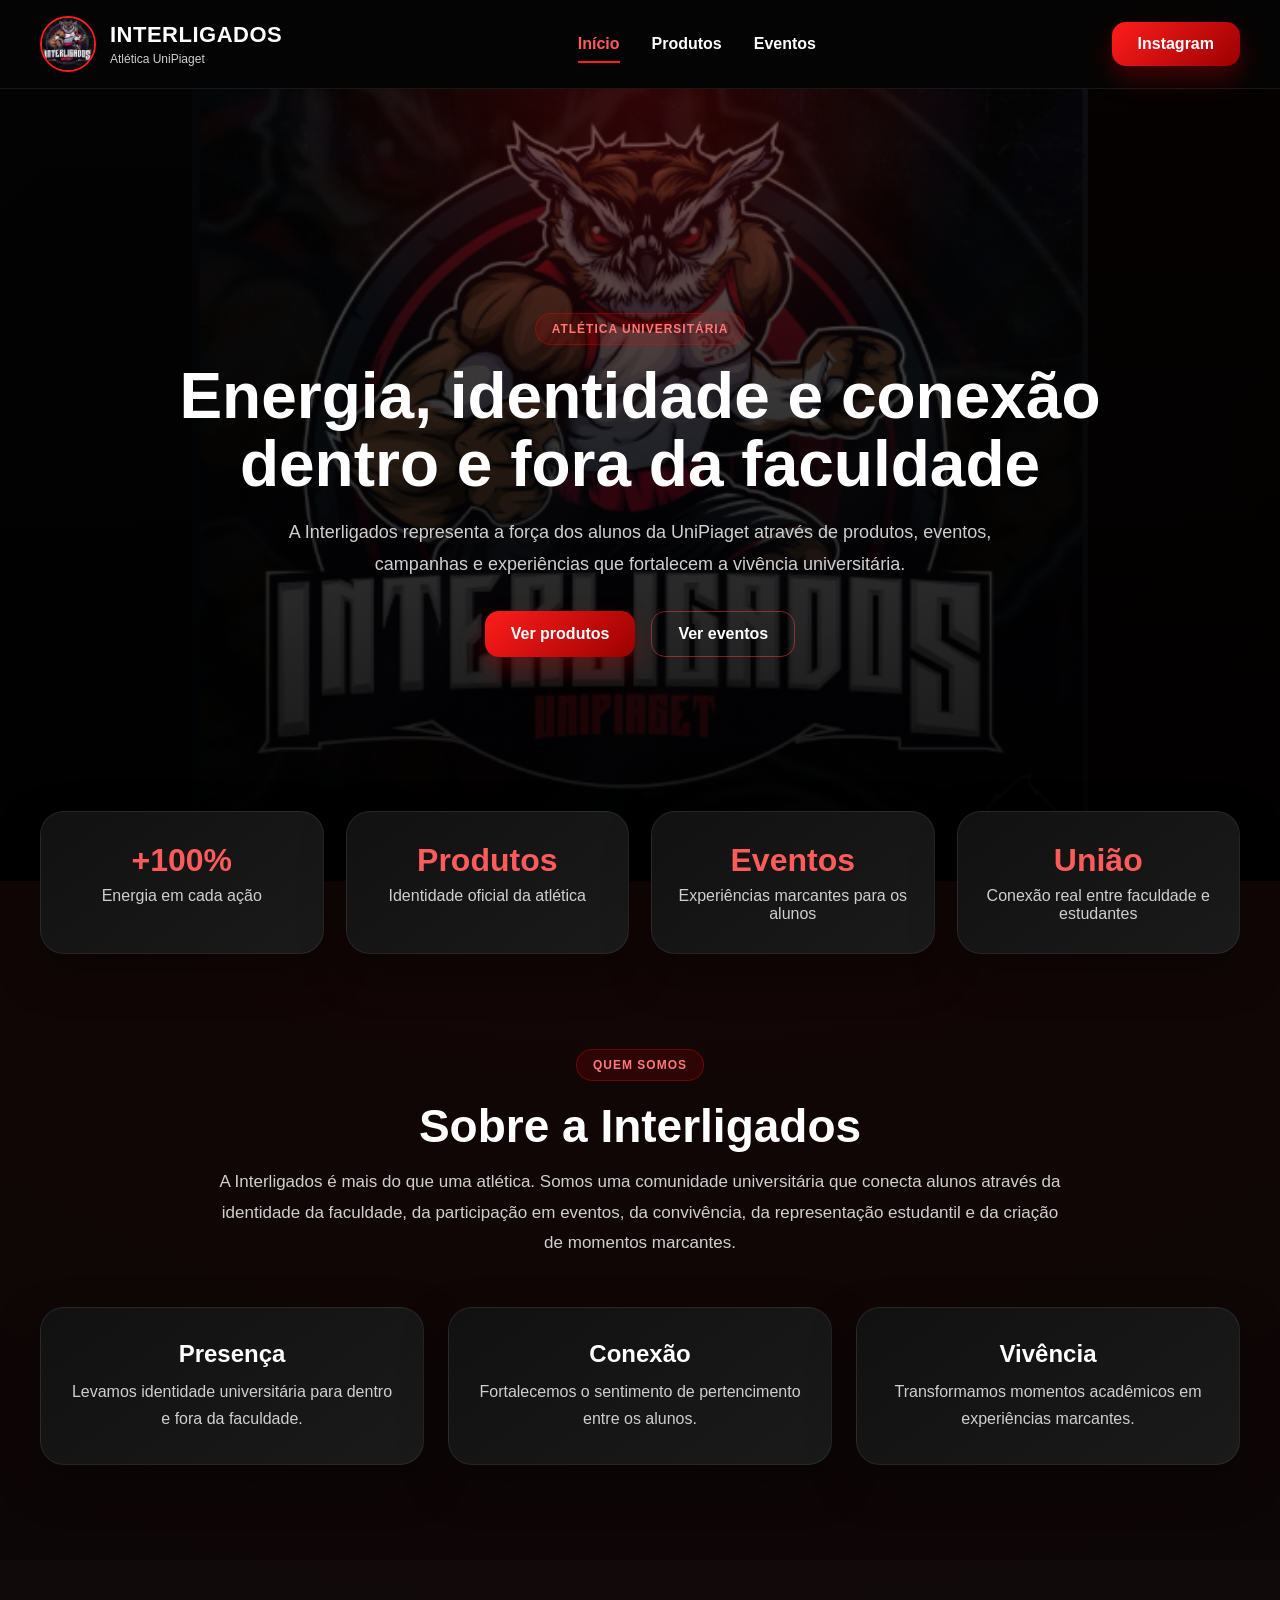
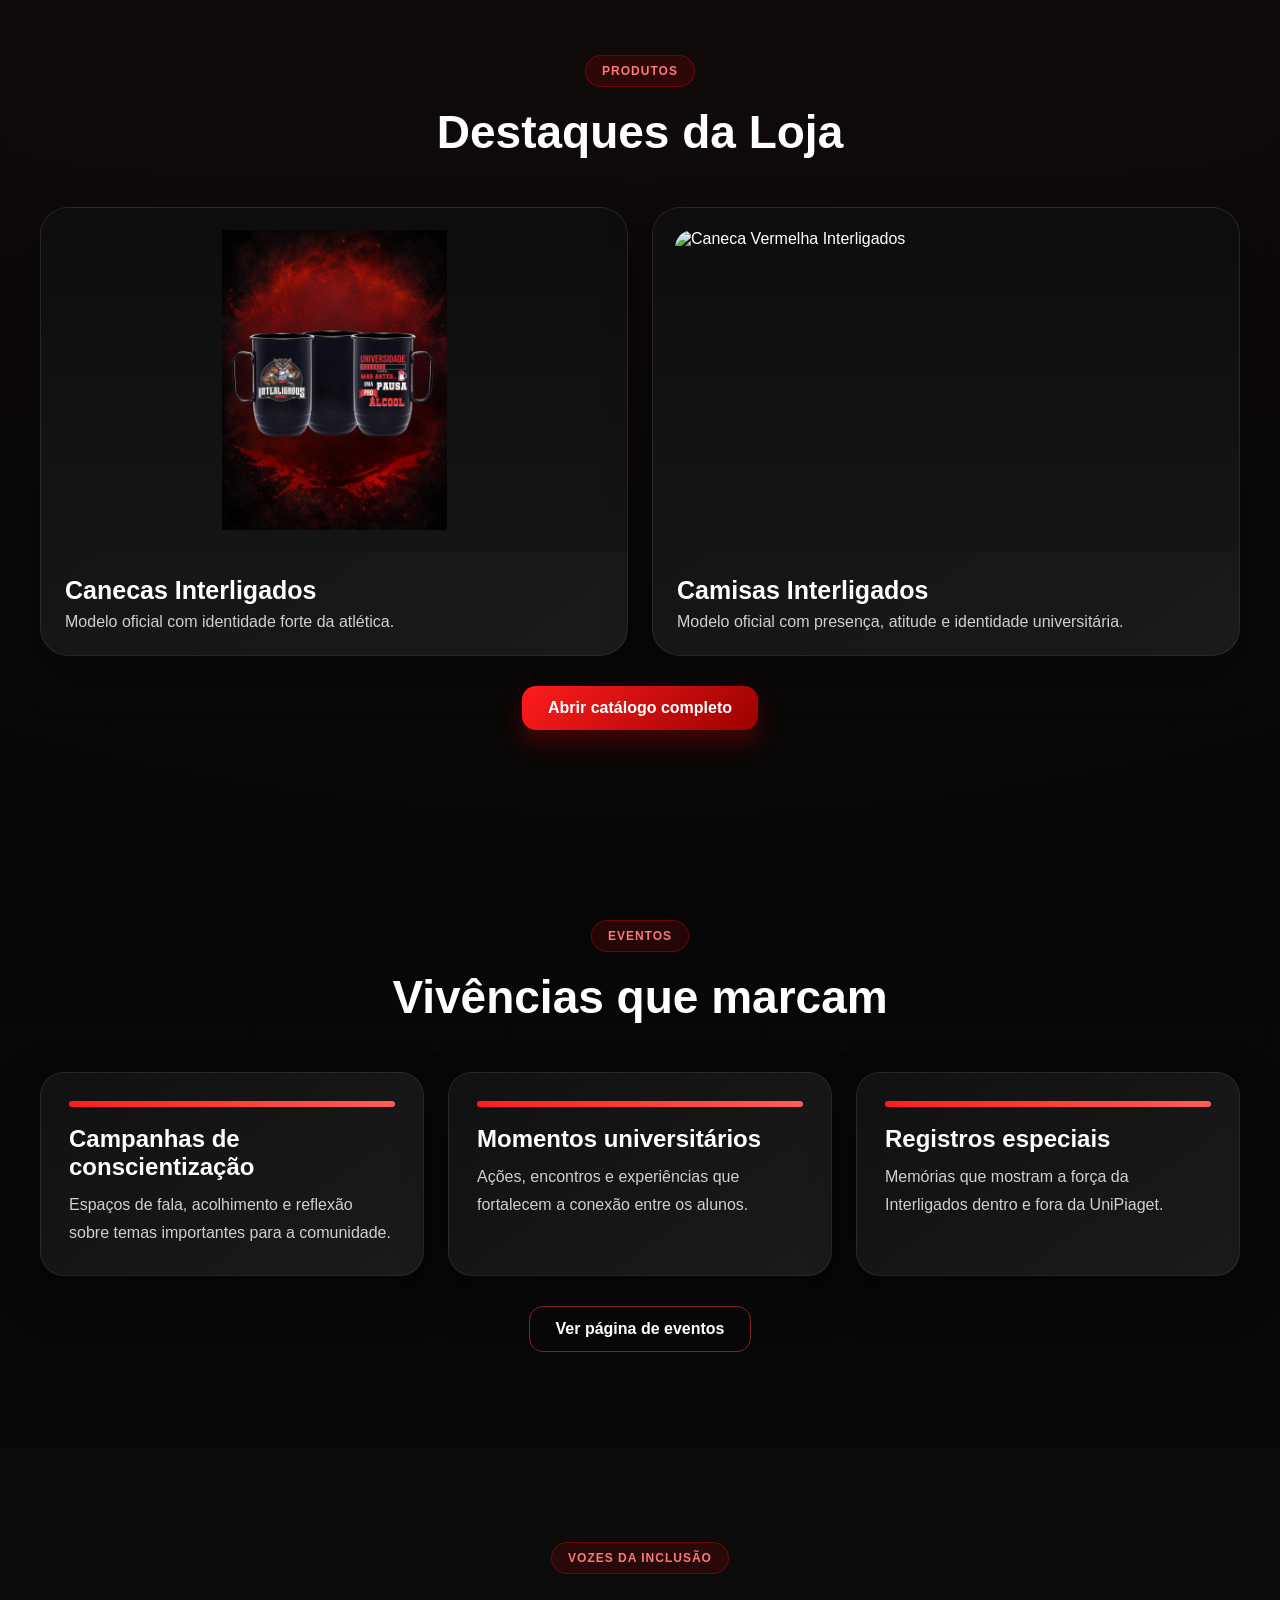
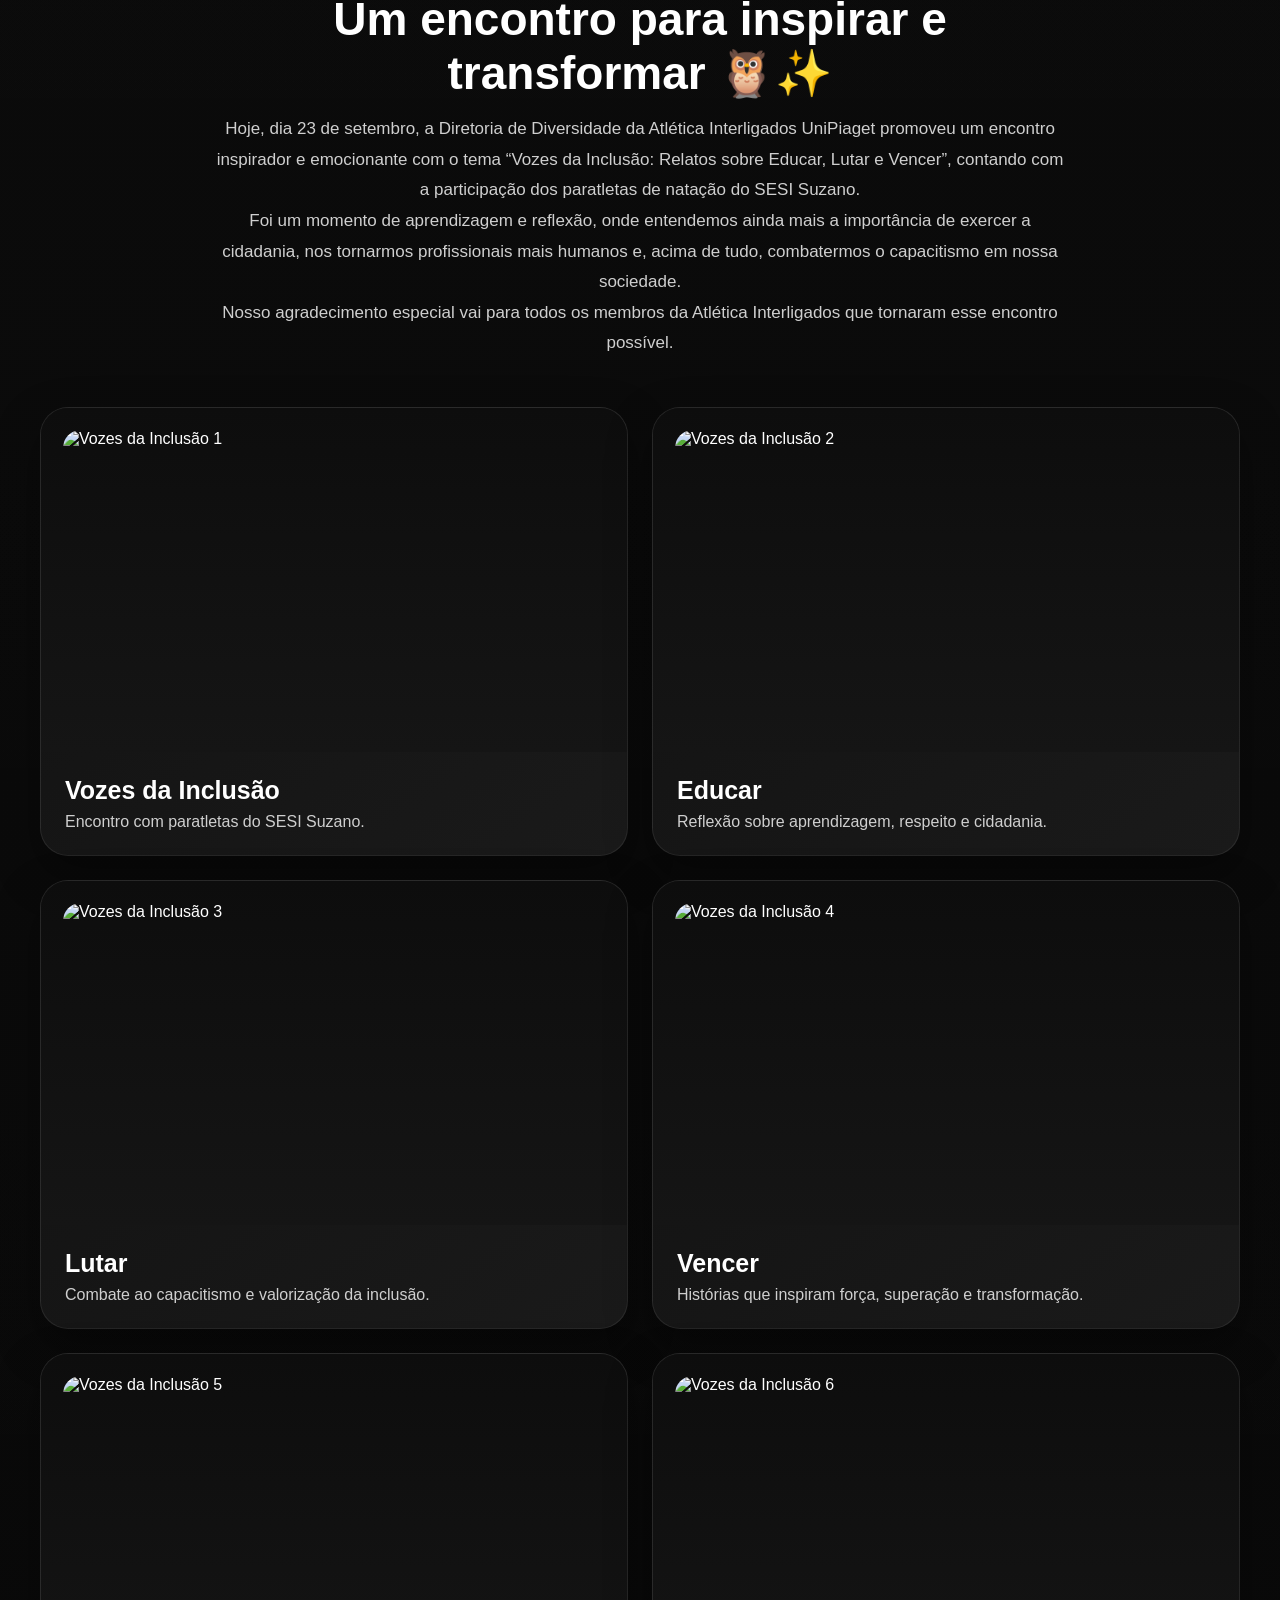
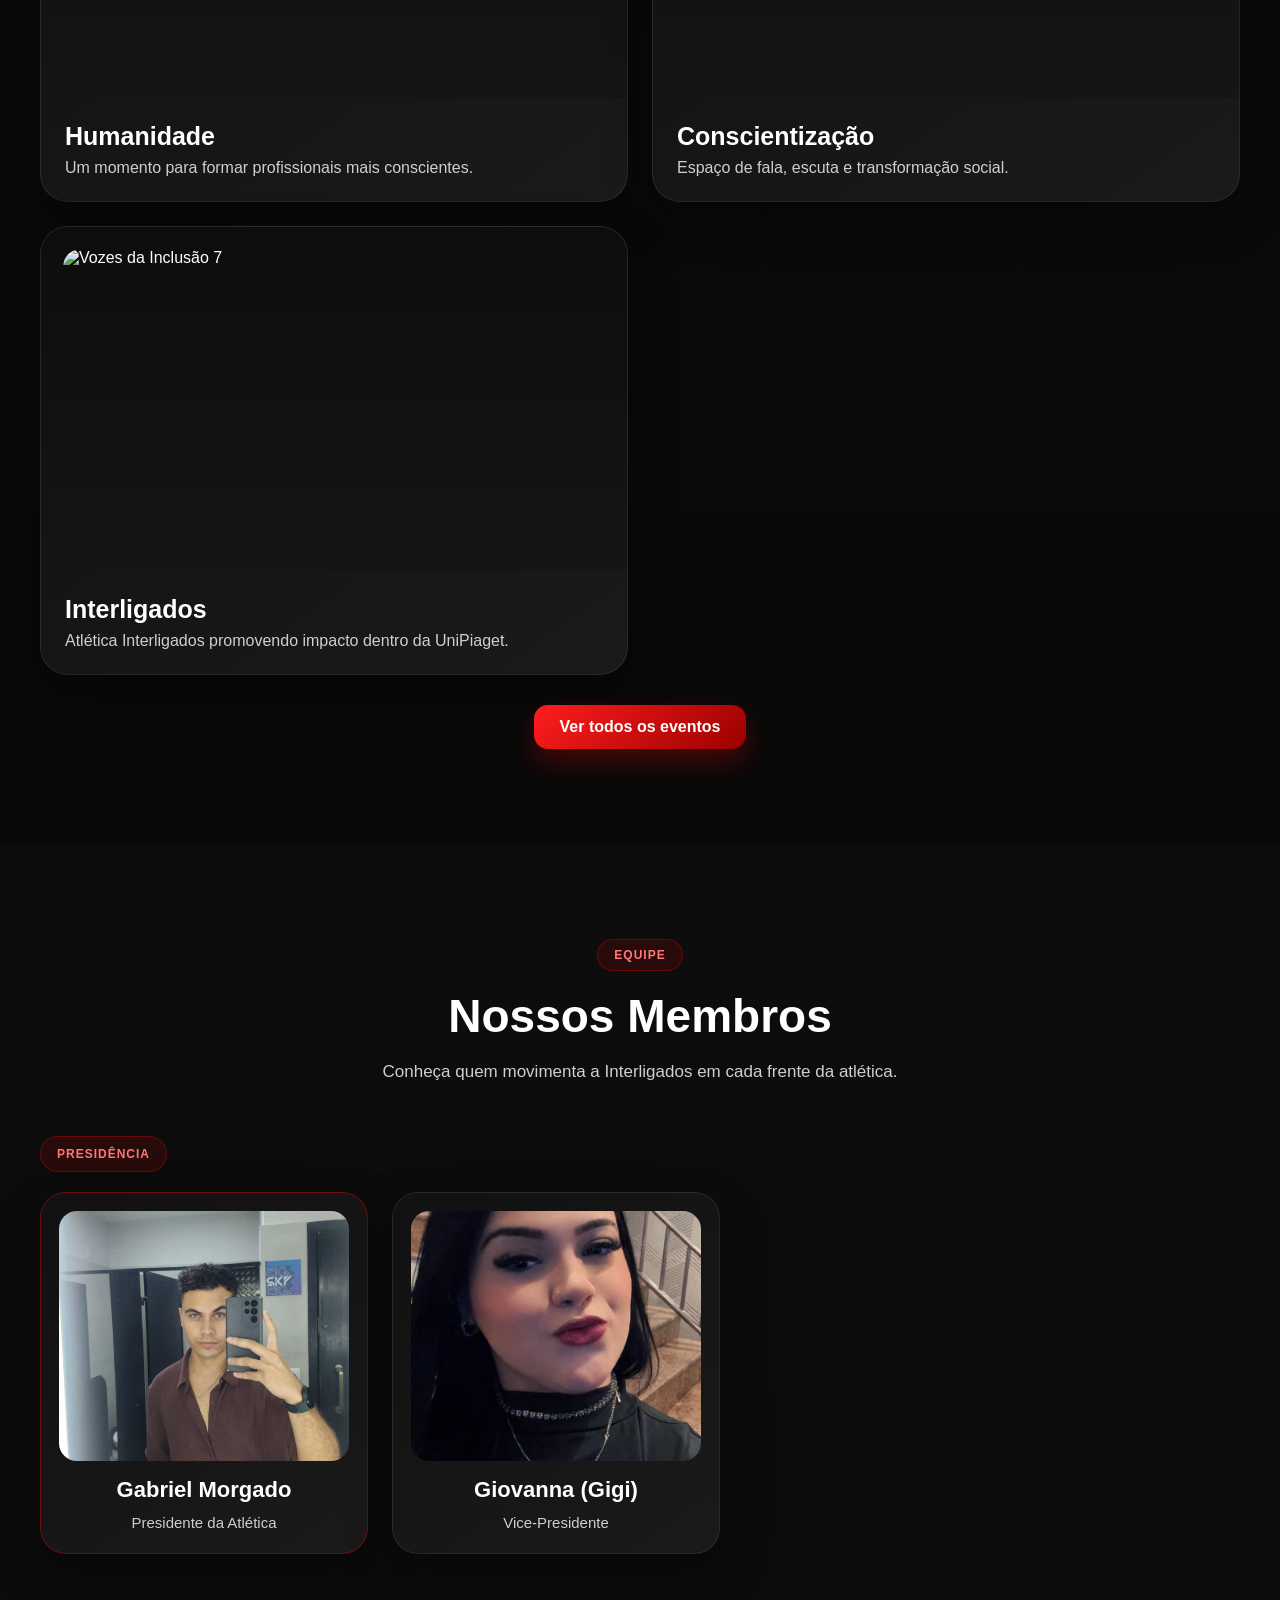
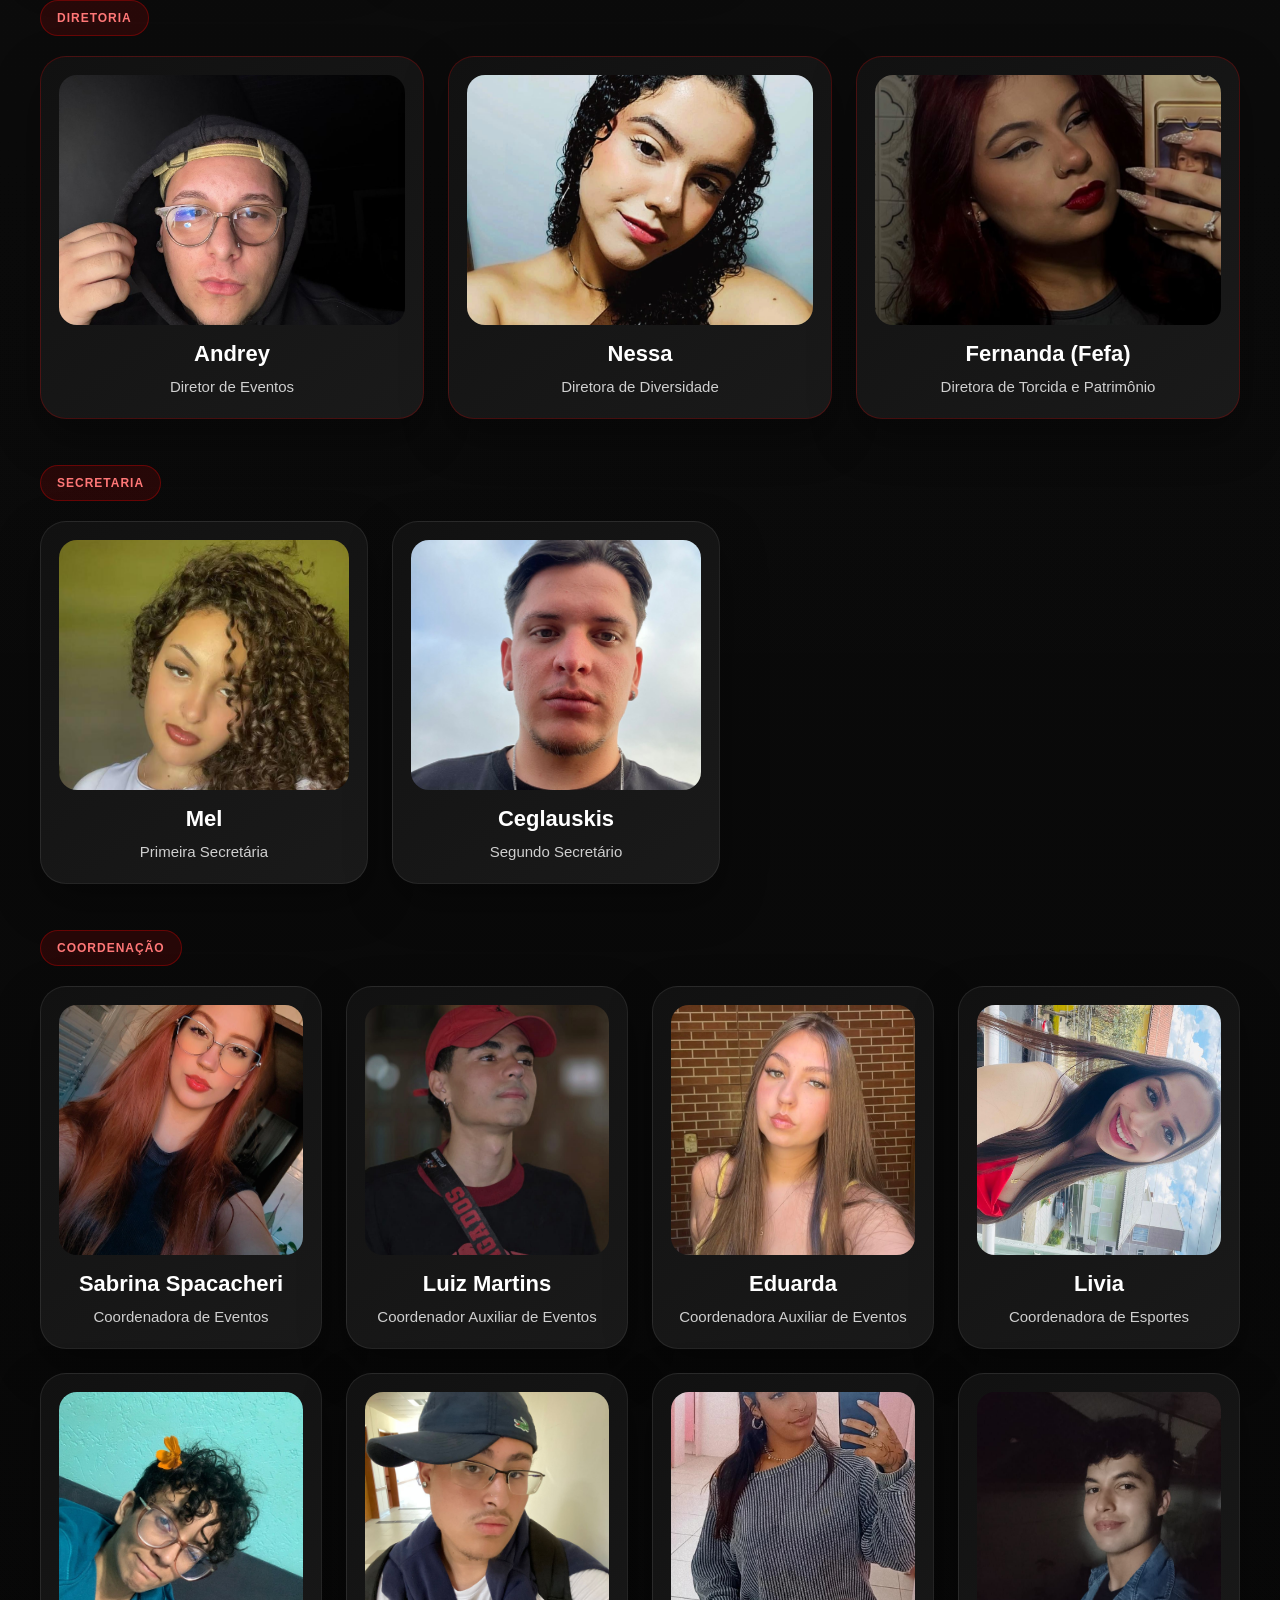
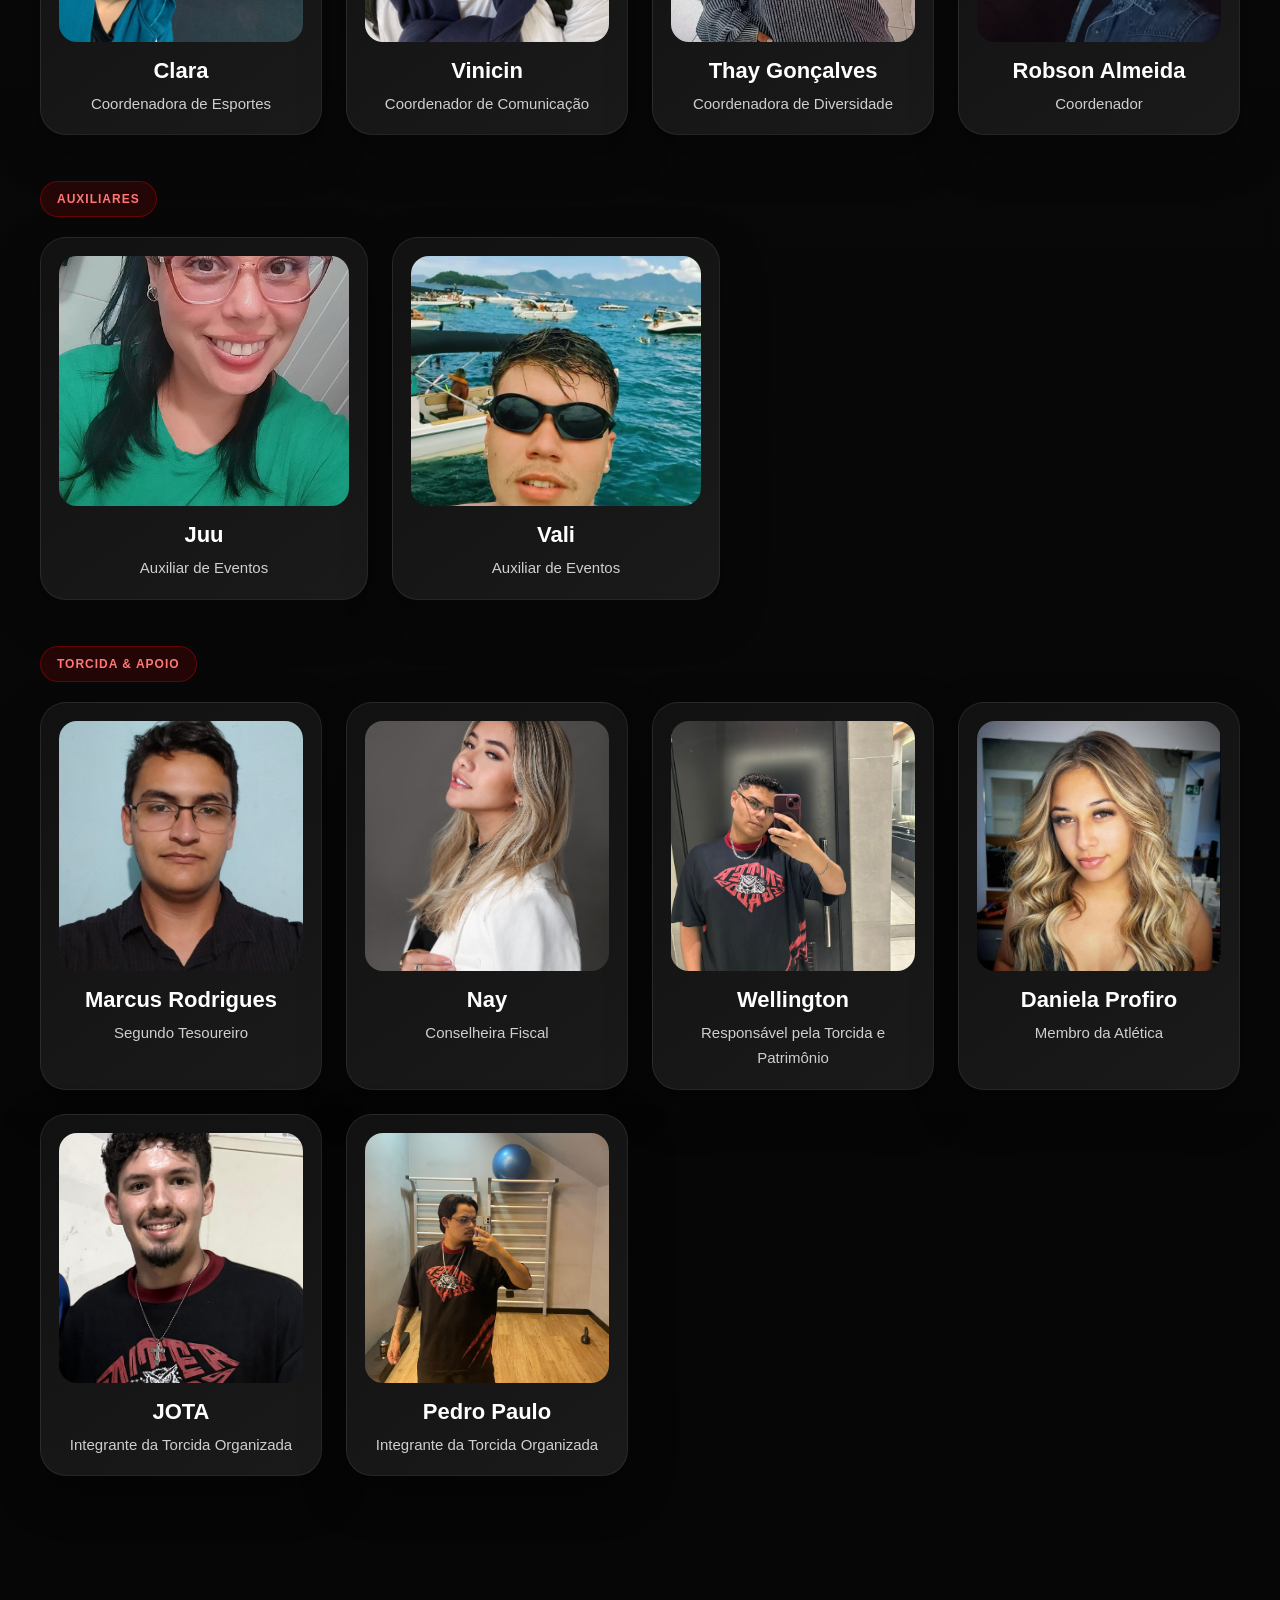
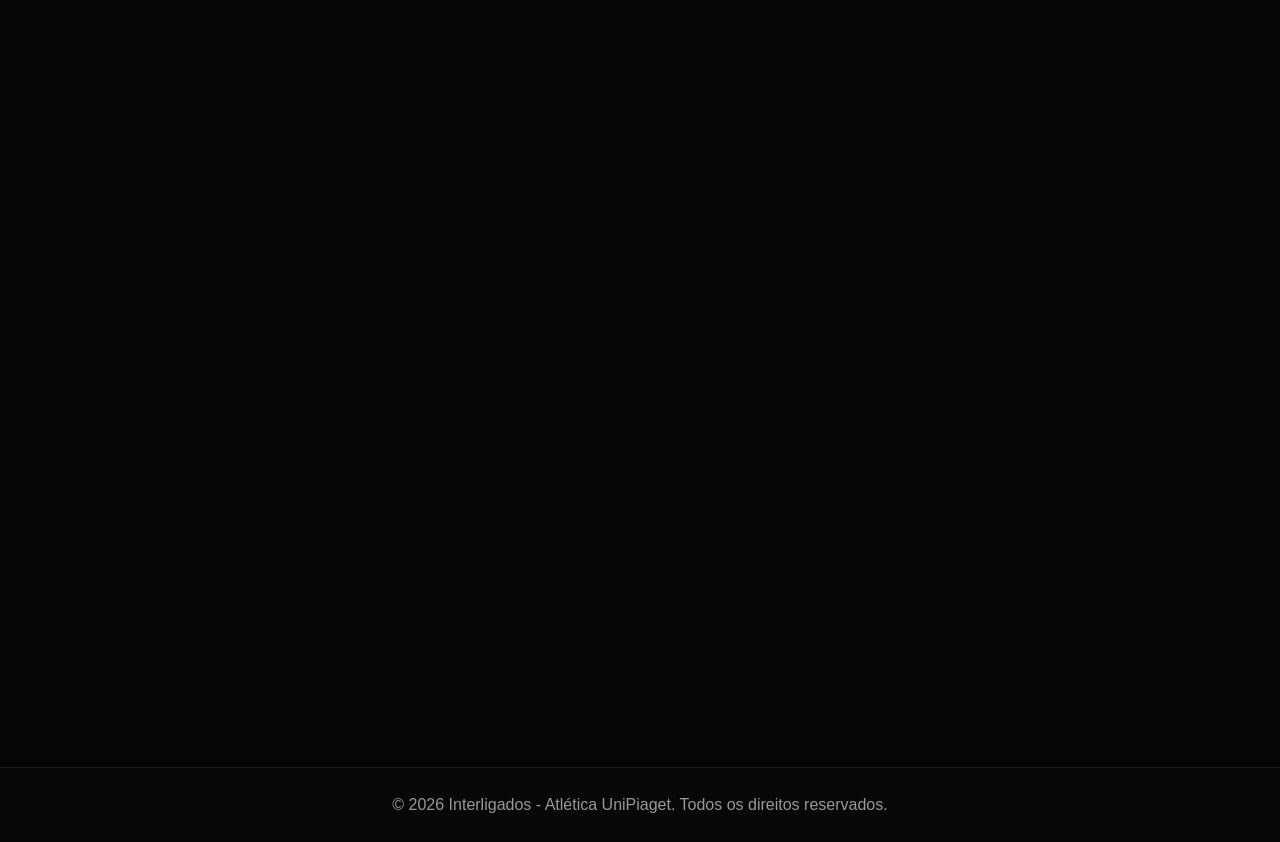
==== commit 26620db8: "amem" ====
--- a/index.html
+++ b/index.html
@@ -126,21 +126,11 @@
 
         <article class="highlight-card reveal">
           <div class="highlight-image">
-            <img src="assets/produto2.jpeg" alt="Caneca Vermelha Interligados">
-          </div>
-          <div class="highlight-body">
-            <h3>Caneca Vermelha</h3>
+            <img src="assets/produto3.jpeg" alt="Caneca Vermelha Interligados">
+          </div>
+          <div class="highlight-body">
+            <h3>Camisas Interligados</h3>
             <p>Modelo oficial com presença, atitude e identidade universitária.</p>
-          </div>
-        </article>
-
-        <article class="highlight-card reveal">
-          <div class="highlight-image">
-            <img src="assets/produto4.png" alt="Camisas Interligados">
-          </div>
-          <div class="highlight-body">
-            <h3>Camisas Interligados</h3>
-            <p>Visual forte para representar a atlética com orgulho.</p>
           </div>
         </article>
       </div>
@@ -209,7 +199,7 @@
       <div class="highlight-grid">
         <article class="highlight-card reveal">
           <div class="highlight-image">
-            <img src="assets/inclusao1.png" alt="Vozes da Inclusão 1">
+            <img src="assets/inclusao1.jpeg" alt="Vozes da Inclusão 1">
           </div>
           <div class="highlight-body">
             <h3>Vozes da Inclusão</h3>
@@ -219,7 +209,7 @@
 
         <article class="highlight-card reveal">
           <div class="highlight-image">
-            <img src="assets/inclusao2.png" alt="Vozes da Inclusão 2">
+            <img src="assets/inclusao2.jpeg" alt="Vozes da Inclusão 2">
           </div>
           <div class="highlight-body">
             <h3>Educar</h3>
@@ -229,7 +219,7 @@
 
         <article class="highlight-card reveal">
           <div class="highlight-image">
-            <img src="assets/inclusao3.png" alt="Vozes da Inclusão 3">
+            <img src="assets/inclusao3.jpeg" alt="Vozes da Inclusão 3">
           </div>
           <div class="highlight-body">
             <h3>Lutar</h3>
@@ -239,7 +229,7 @@
 
         <article class="highlight-card reveal">
           <div class="highlight-image">
-            <img src="assets/inclusao4.png" alt="Vozes da Inclusão 4">
+            <img src="assets/inclusao4.jpeg" alt="Vozes da Inclusão 4">
           </div>
           <div class="highlight-body">
             <h3>Vencer</h3>
@@ -249,7 +239,7 @@
 
         <article class="highlight-card reveal">
           <div class="highlight-image">
-            <img src="assets/inclusao5.png" alt="Vozes da Inclusão 5">
+            <img src="assets/inclusao5.jpeg" alt="Vozes da Inclusão 5">
           </div>
           <div class="highlight-body">
             <h3>Humanidade</h3>
@@ -259,7 +249,7 @@
 
         <article class="highlight-card reveal">
           <div class="highlight-image">
-            <img src="assets/inclusao6.png" alt="Vozes da Inclusão 6">
+            <img src="assets/inclusao6.jpeg" alt="Vozes da Inclusão 6">
           </div>
           <div class="highlight-body">
             <h3>Conscientização</h3>
@@ -269,7 +259,7 @@
 
         <article class="highlight-card reveal">
           <div class="highlight-image">
-            <img src="assets/inclusao7.png" alt="Vozes da Inclusão 7">
+            <img src="assets/inclusao7.jpeg" alt="Vozes da Inclusão 7">
           </div>
           <div class="highlight-body">
             <h3>Interligados</h3>
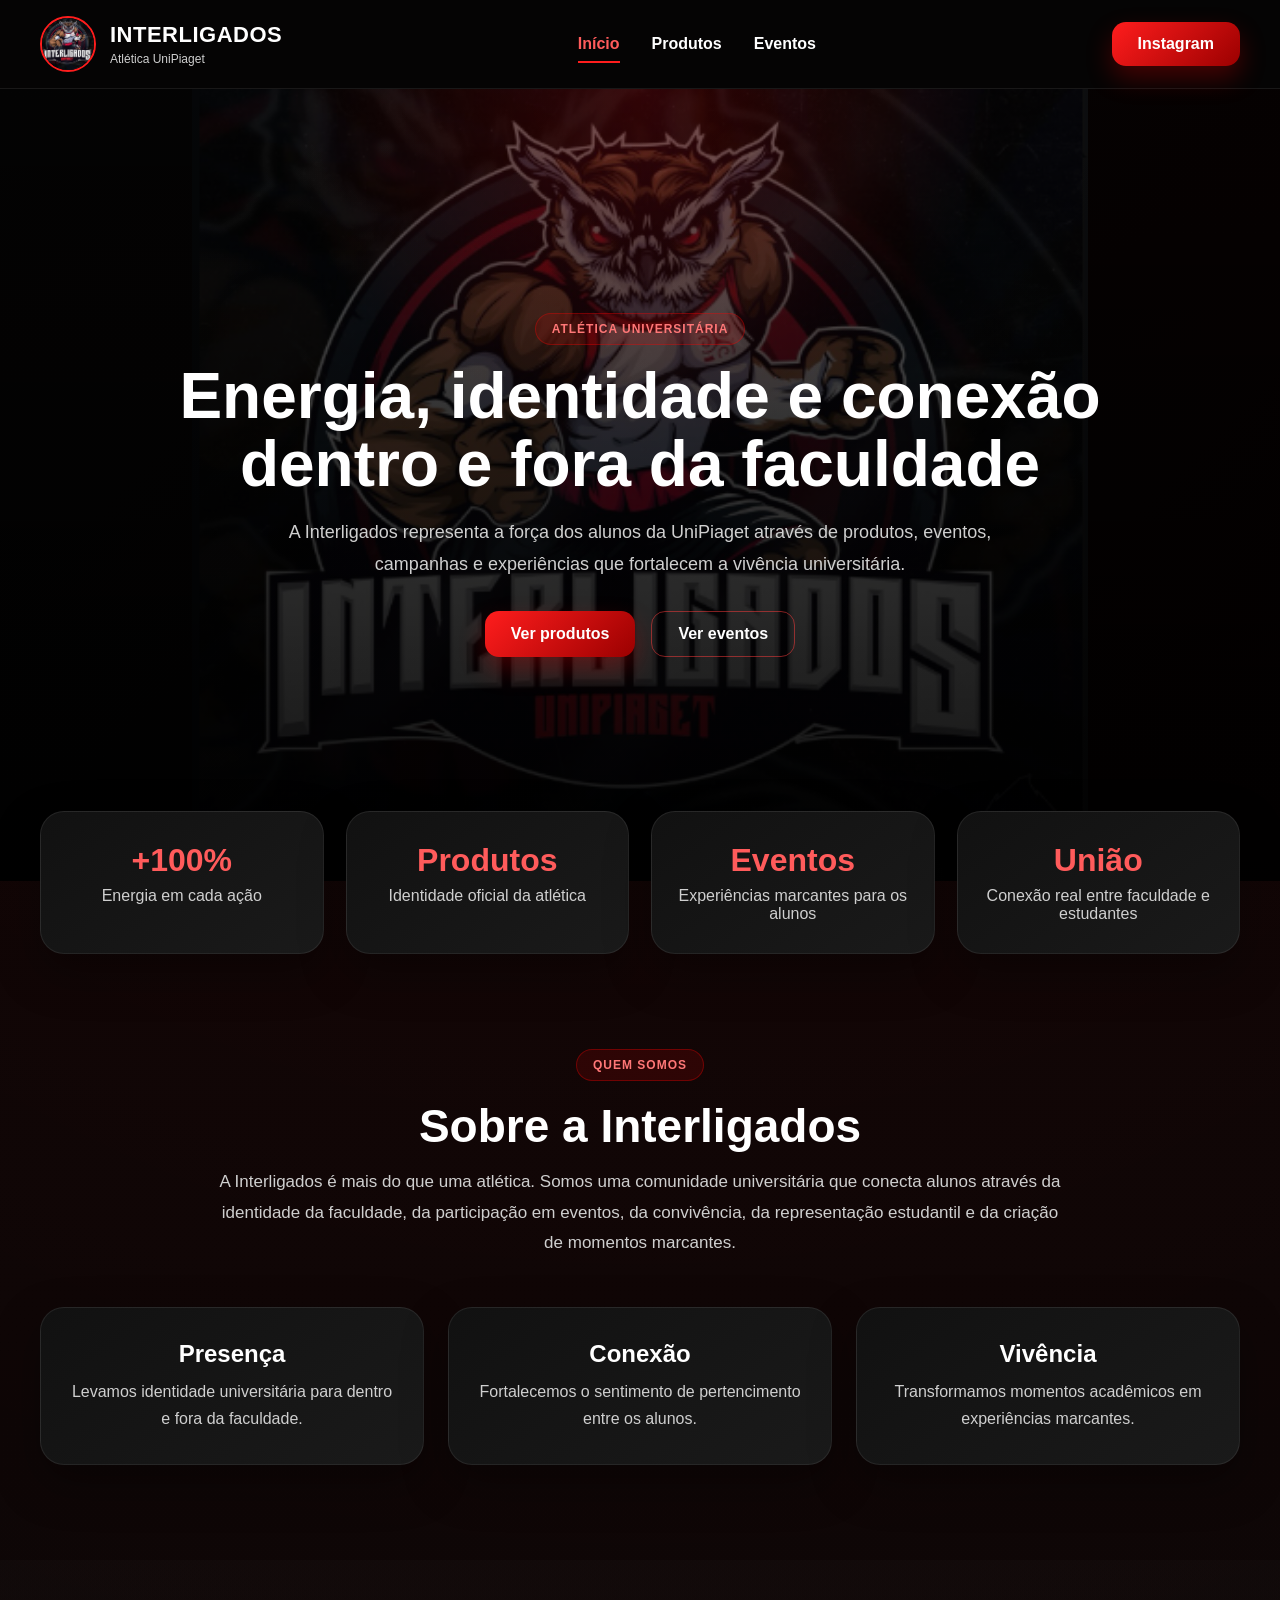
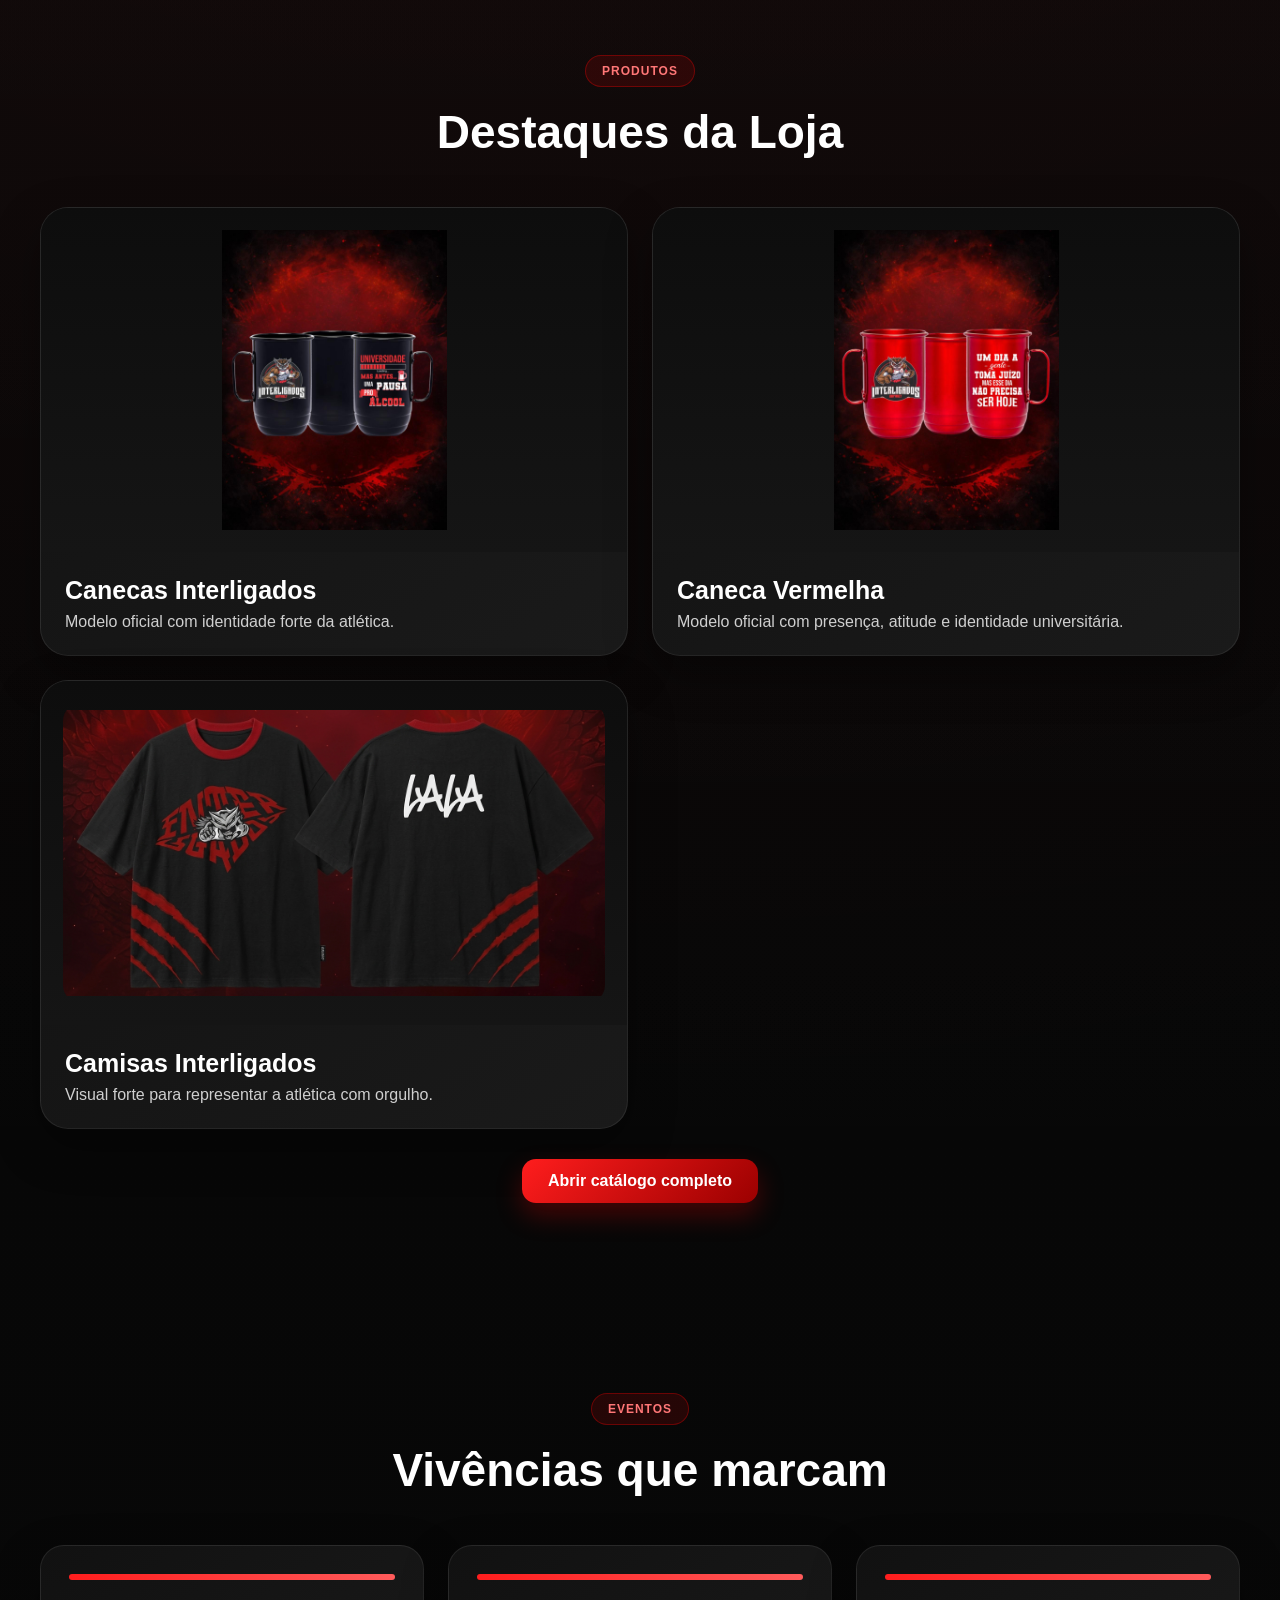
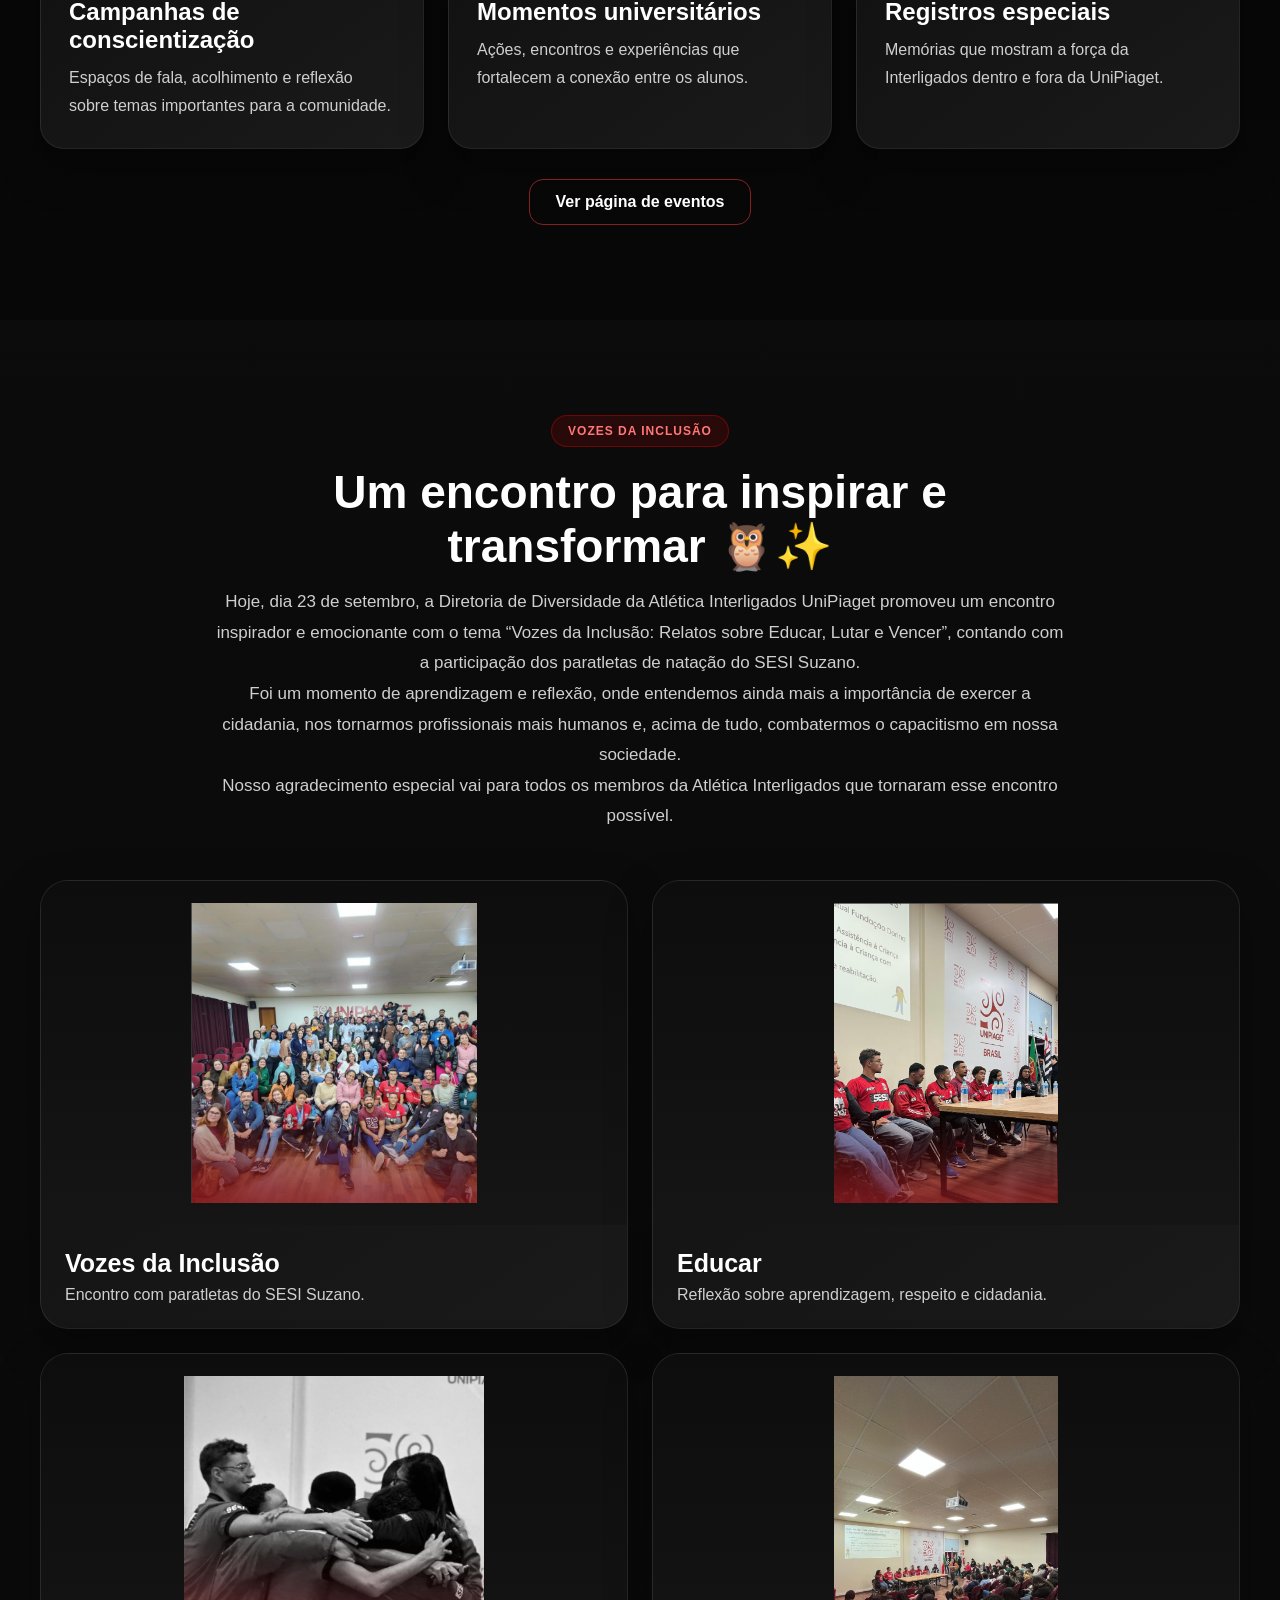
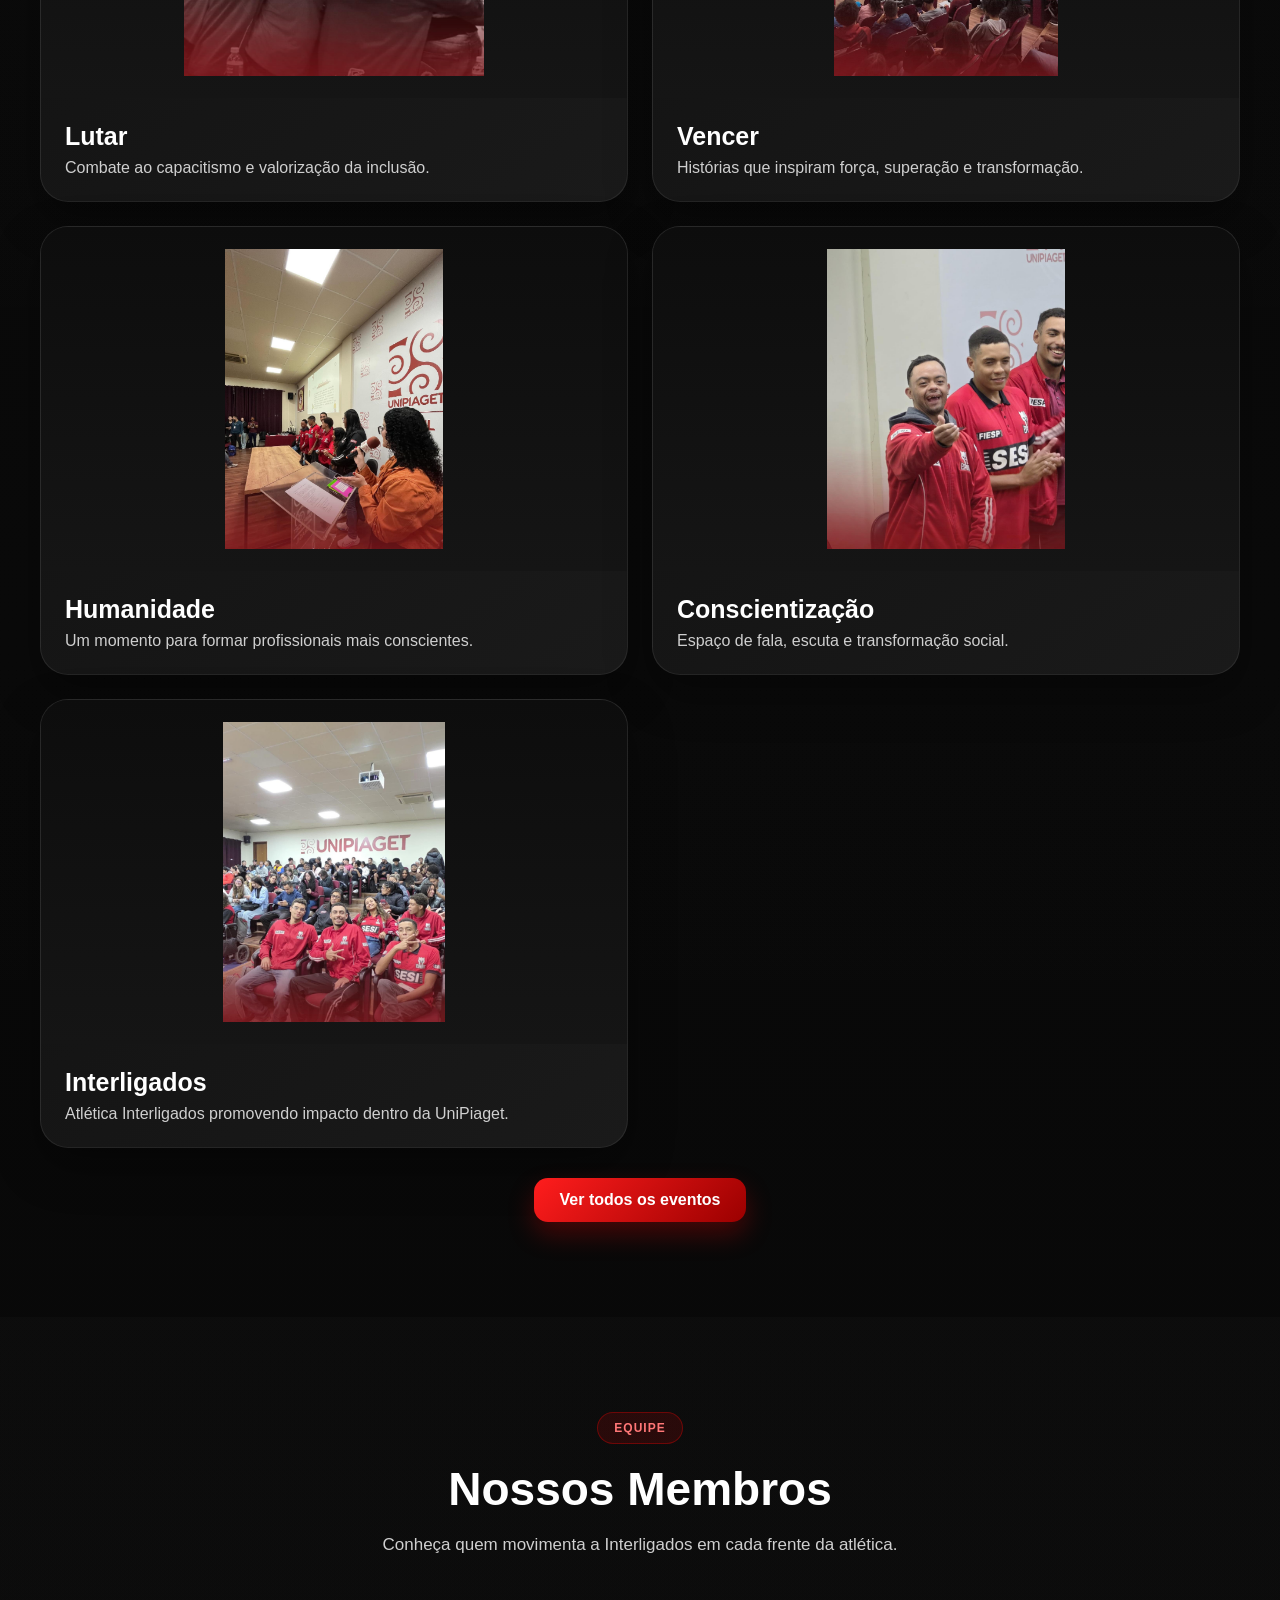
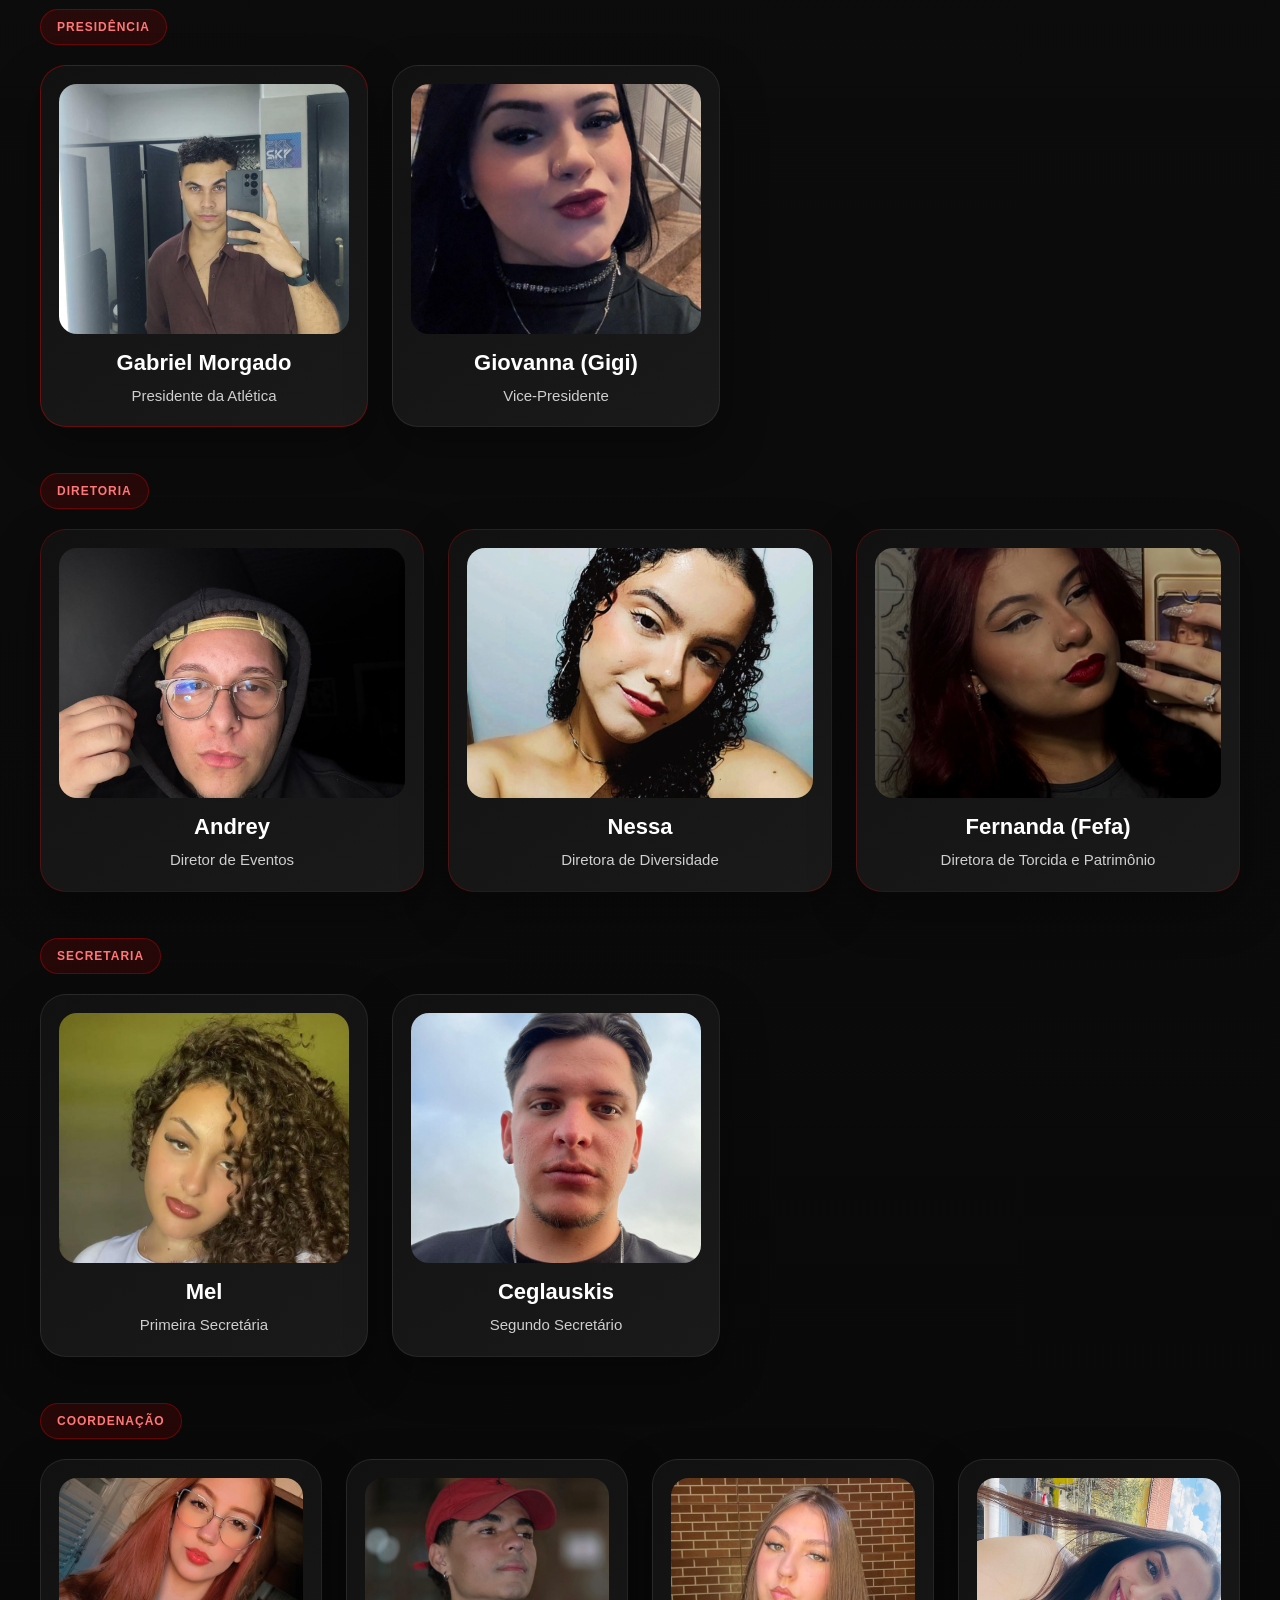
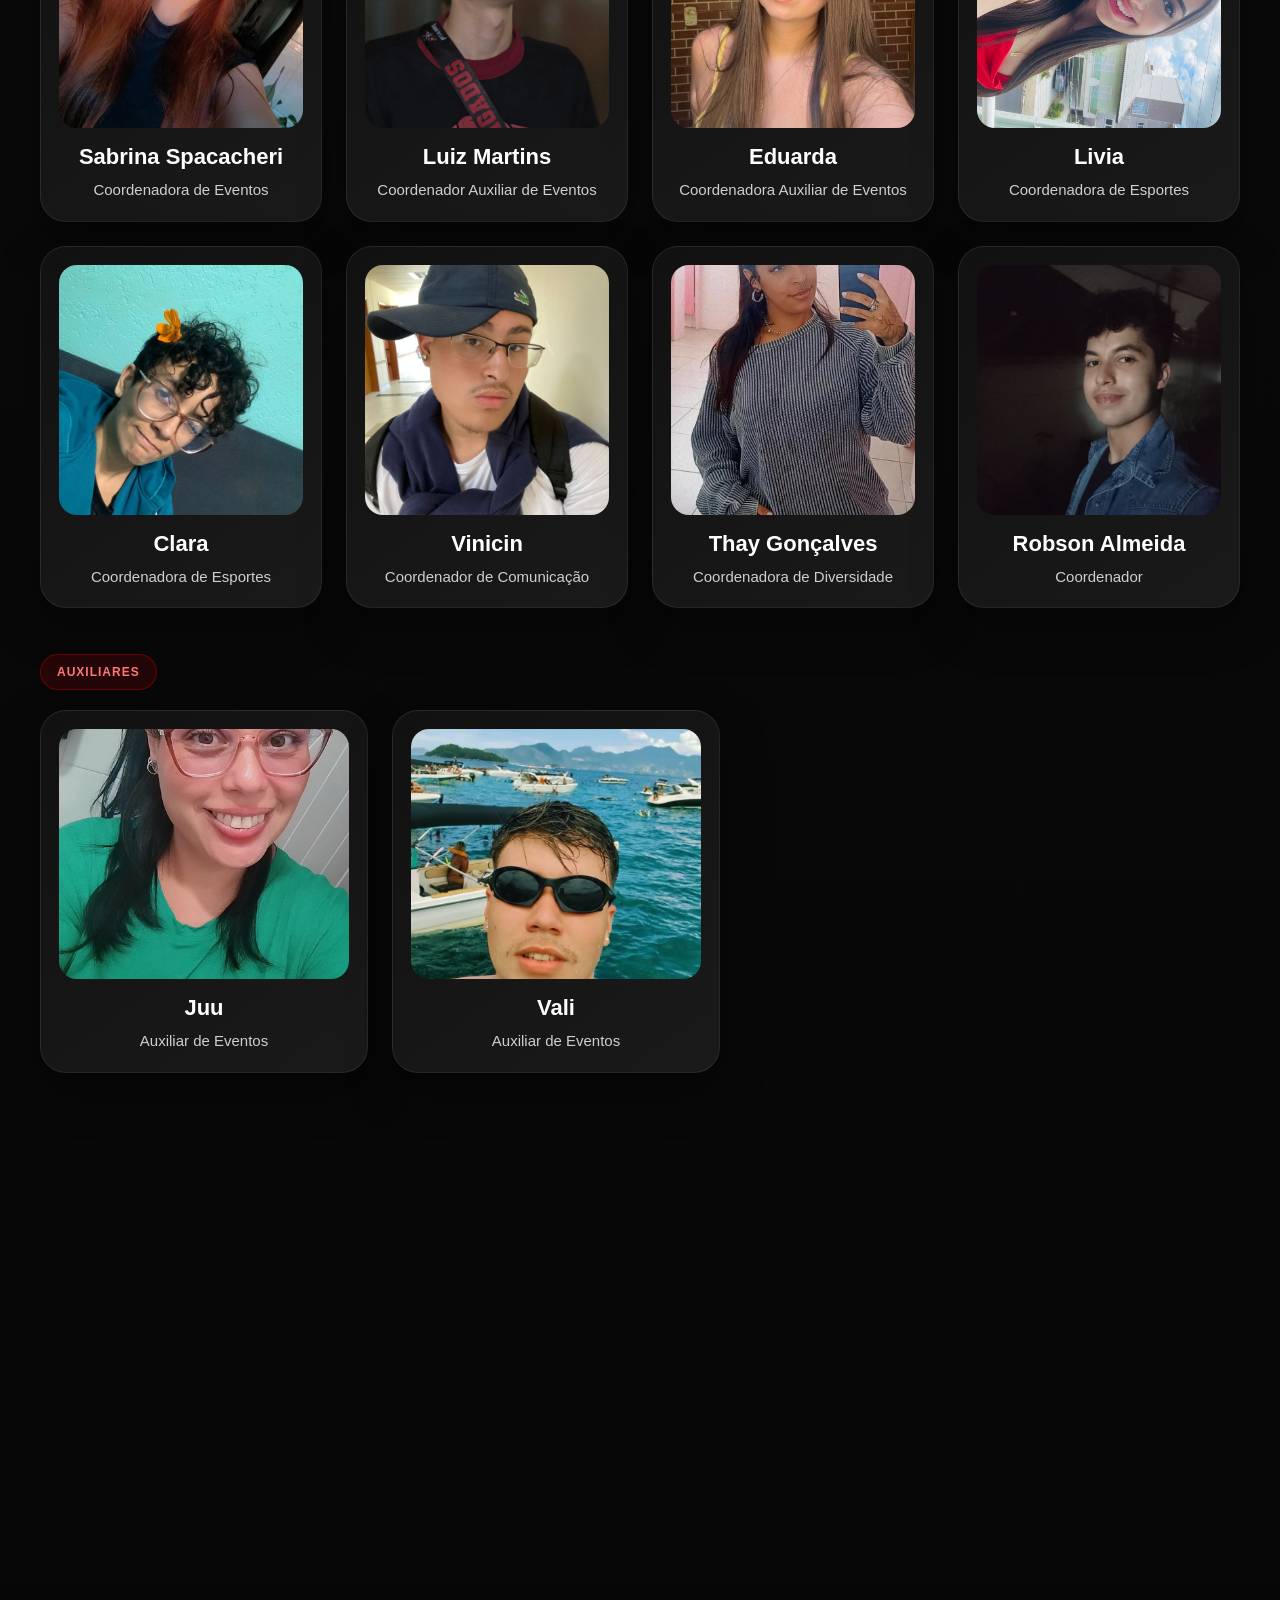
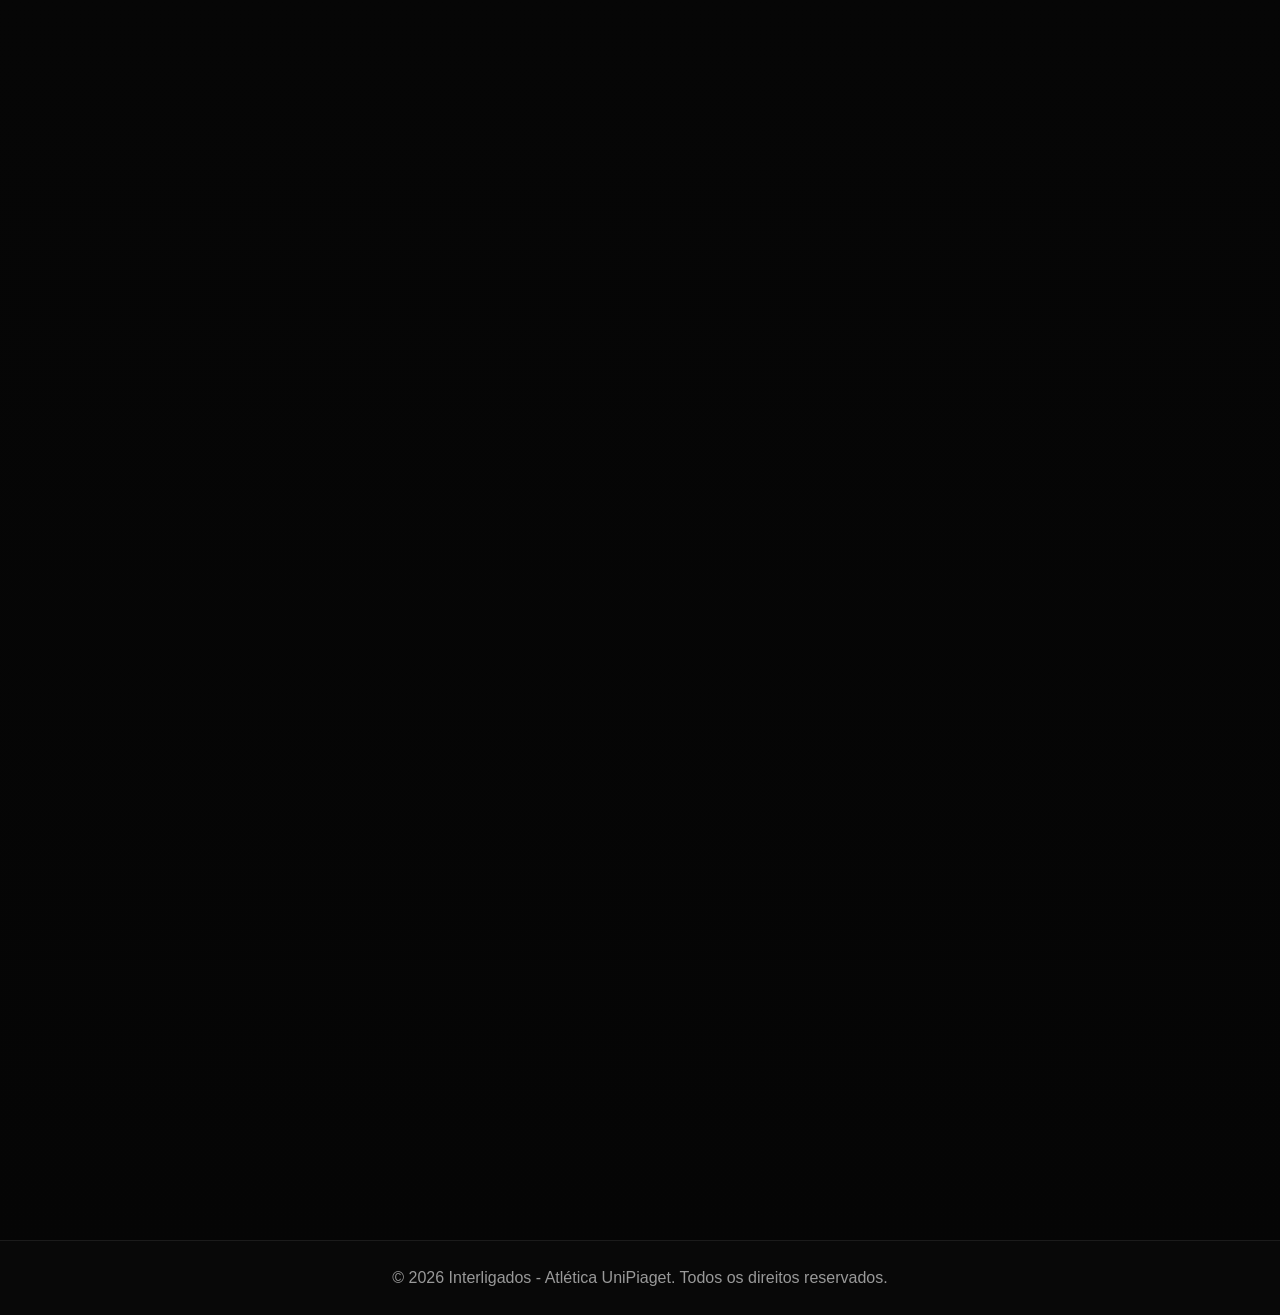
==== commit 91f8a5a2: "nao aguento mais" ====
--- a/index.html
+++ b/index.html
@@ -126,11 +126,21 @@
 
         <article class="highlight-card reveal">
           <div class="highlight-image">
-            <img src="assets/produto3.jpeg" alt="Caneca Vermelha Interligados">
+            <img src="assets/produto2.jpeg" alt="Caneca Vermelha Interligados">
+          </div>
+          <div class="highlight-body">
+            <h3>Caneca Vermelha</h3>
+            <p>Modelo oficial com presença, atitude e identidade universitária.</p>
+          </div>
+        </article>
+
+        <article class="highlight-card reveal">
+          <div class="highlight-image">
+            <img src="assets/produto4.png" alt="Camisas Interligados">
           </div>
           <div class="highlight-body">
             <h3>Camisas Interligados</h3>
-            <p>Modelo oficial com presença, atitude e identidade universitária.</p>
+            <p>Visual forte para representar a atlética com orgulho.</p>
           </div>
         </article>
       </div>
@@ -199,7 +209,7 @@
       <div class="highlight-grid">
         <article class="highlight-card reveal">
           <div class="highlight-image">
-            <img src="assets/inclusao1.jpeg" alt="Vozes da Inclusão 1">
+            <img src="assets/inclusao1.png" alt="Vozes da Inclusão 1">
           </div>
           <div class="highlight-body">
             <h3>Vozes da Inclusão</h3>
@@ -209,7 +219,7 @@
 
         <article class="highlight-card reveal">
           <div class="highlight-image">
-            <img src="assets/inclusao2.jpeg" alt="Vozes da Inclusão 2">
+            <img src="assets/inclusao2.png" alt="Vozes da Inclusão 2">
           </div>
           <div class="highlight-body">
             <h3>Educar</h3>
@@ -219,7 +229,7 @@
 
         <article class="highlight-card reveal">
           <div class="highlight-image">
-            <img src="assets/inclusao3.jpeg" alt="Vozes da Inclusão 3">
+            <img src="assets/inclusao3.png" alt="Vozes da Inclusão 3">
           </div>
           <div class="highlight-body">
             <h3>Lutar</h3>
@@ -229,7 +239,7 @@
 
         <article class="highlight-card reveal">
           <div class="highlight-image">
-            <img src="assets/inclusao4.jpeg" alt="Vozes da Inclusão 4">
+            <img src="assets/inclusao4.png" alt="Vozes da Inclusão 4">
           </div>
           <div class="highlight-body">
             <h3>Vencer</h3>
@@ -239,7 +249,7 @@
 
         <article class="highlight-card reveal">
           <div class="highlight-image">
-            <img src="assets/inclusao5.jpeg" alt="Vozes da Inclusão 5">
+            <img src="assets/inclusao5.png" alt="Vozes da Inclusão 5">
           </div>
           <div class="highlight-body">
             <h3>Humanidade</h3>
@@ -249,7 +259,7 @@
 
         <article class="highlight-card reveal">
           <div class="highlight-image">
-            <img src="assets/inclusao6.jpeg" alt="Vozes da Inclusão 6">
+            <img src="assets/inclusao6.png" alt="Vozes da Inclusão 6">
           </div>
           <div class="highlight-body">
             <h3>Conscientização</h3>
@@ -259,7 +269,7 @@
 
         <article class="highlight-card reveal">
           <div class="highlight-image">
-            <img src="assets/inclusao7.jpeg" alt="Vozes da Inclusão 7">
+            <img src="assets/inclusao7.png" alt="Vozes da Inclusão 7">
           </div>
           <div class="highlight-body">
             <h3>Interligados</h3>
@@ -489,4 +499,4 @@
 
 <script src="script.js"></script>
 </body>
-</html>+</html>
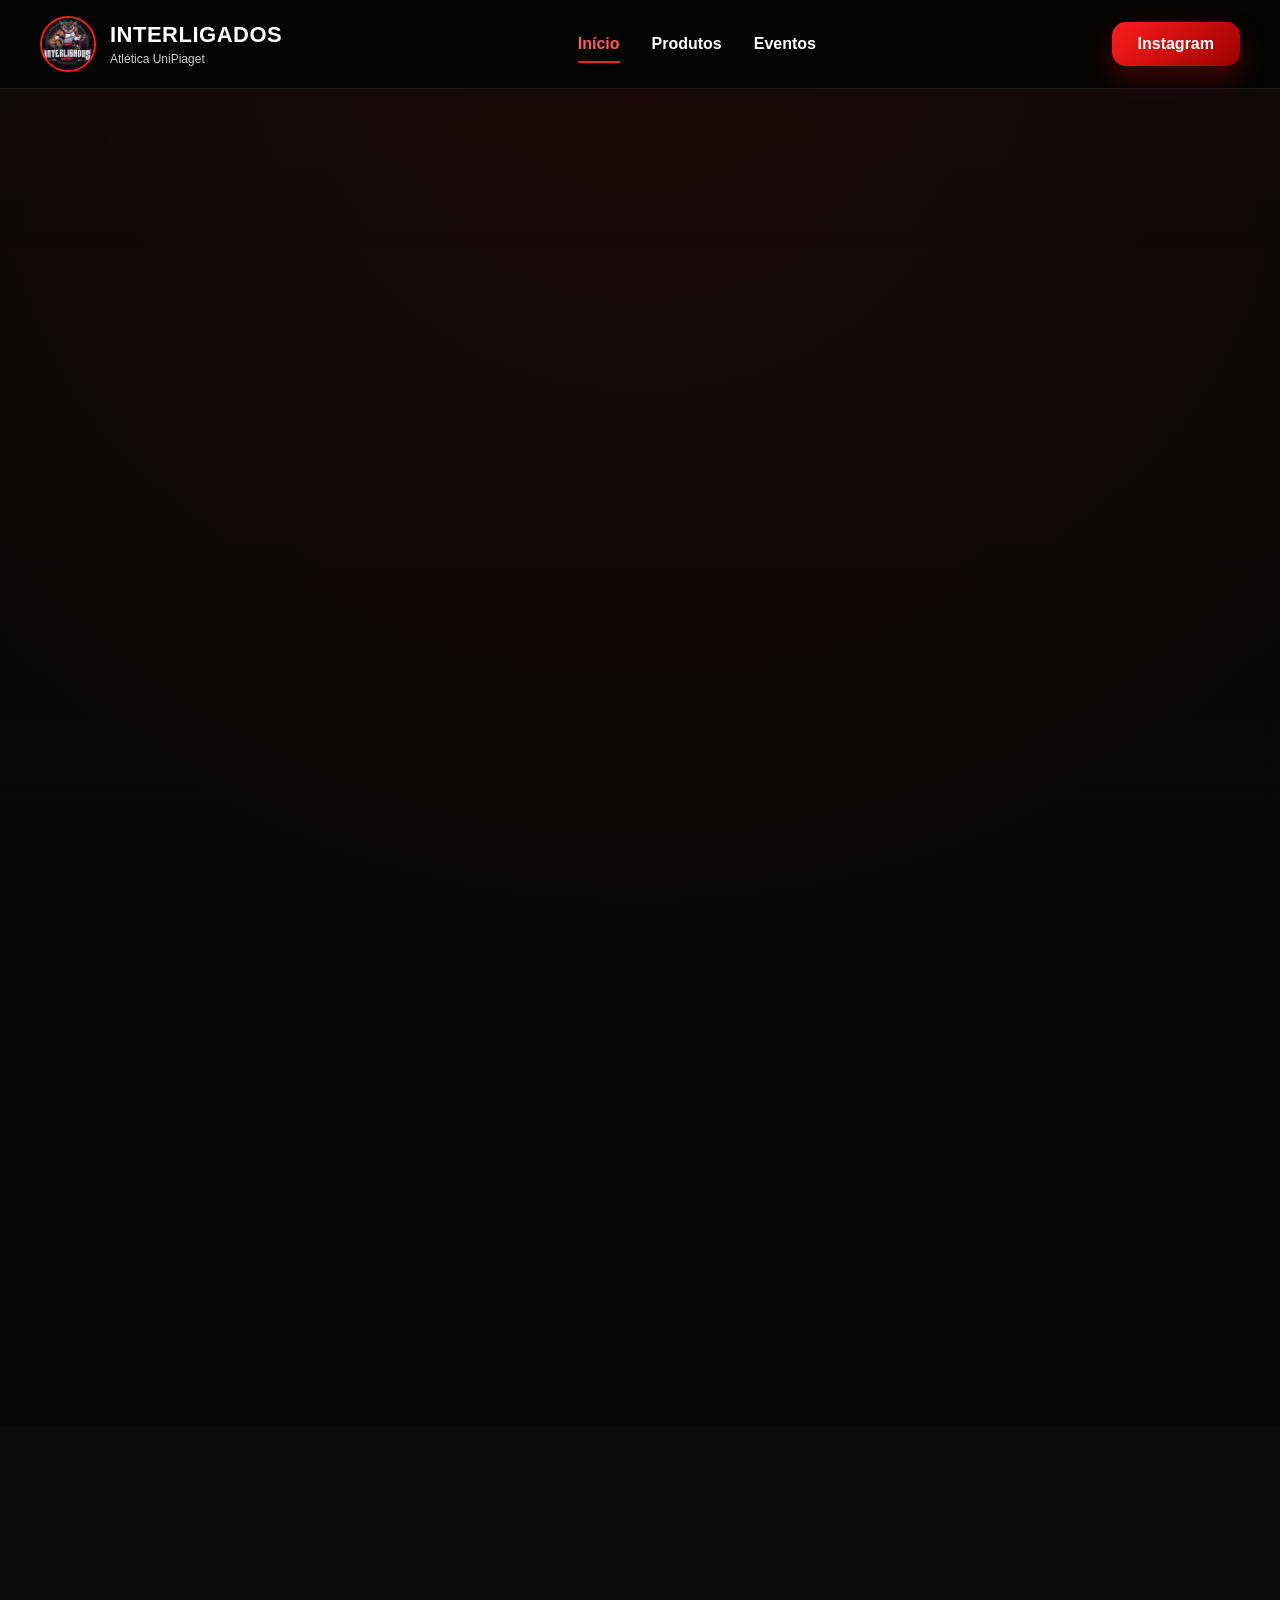
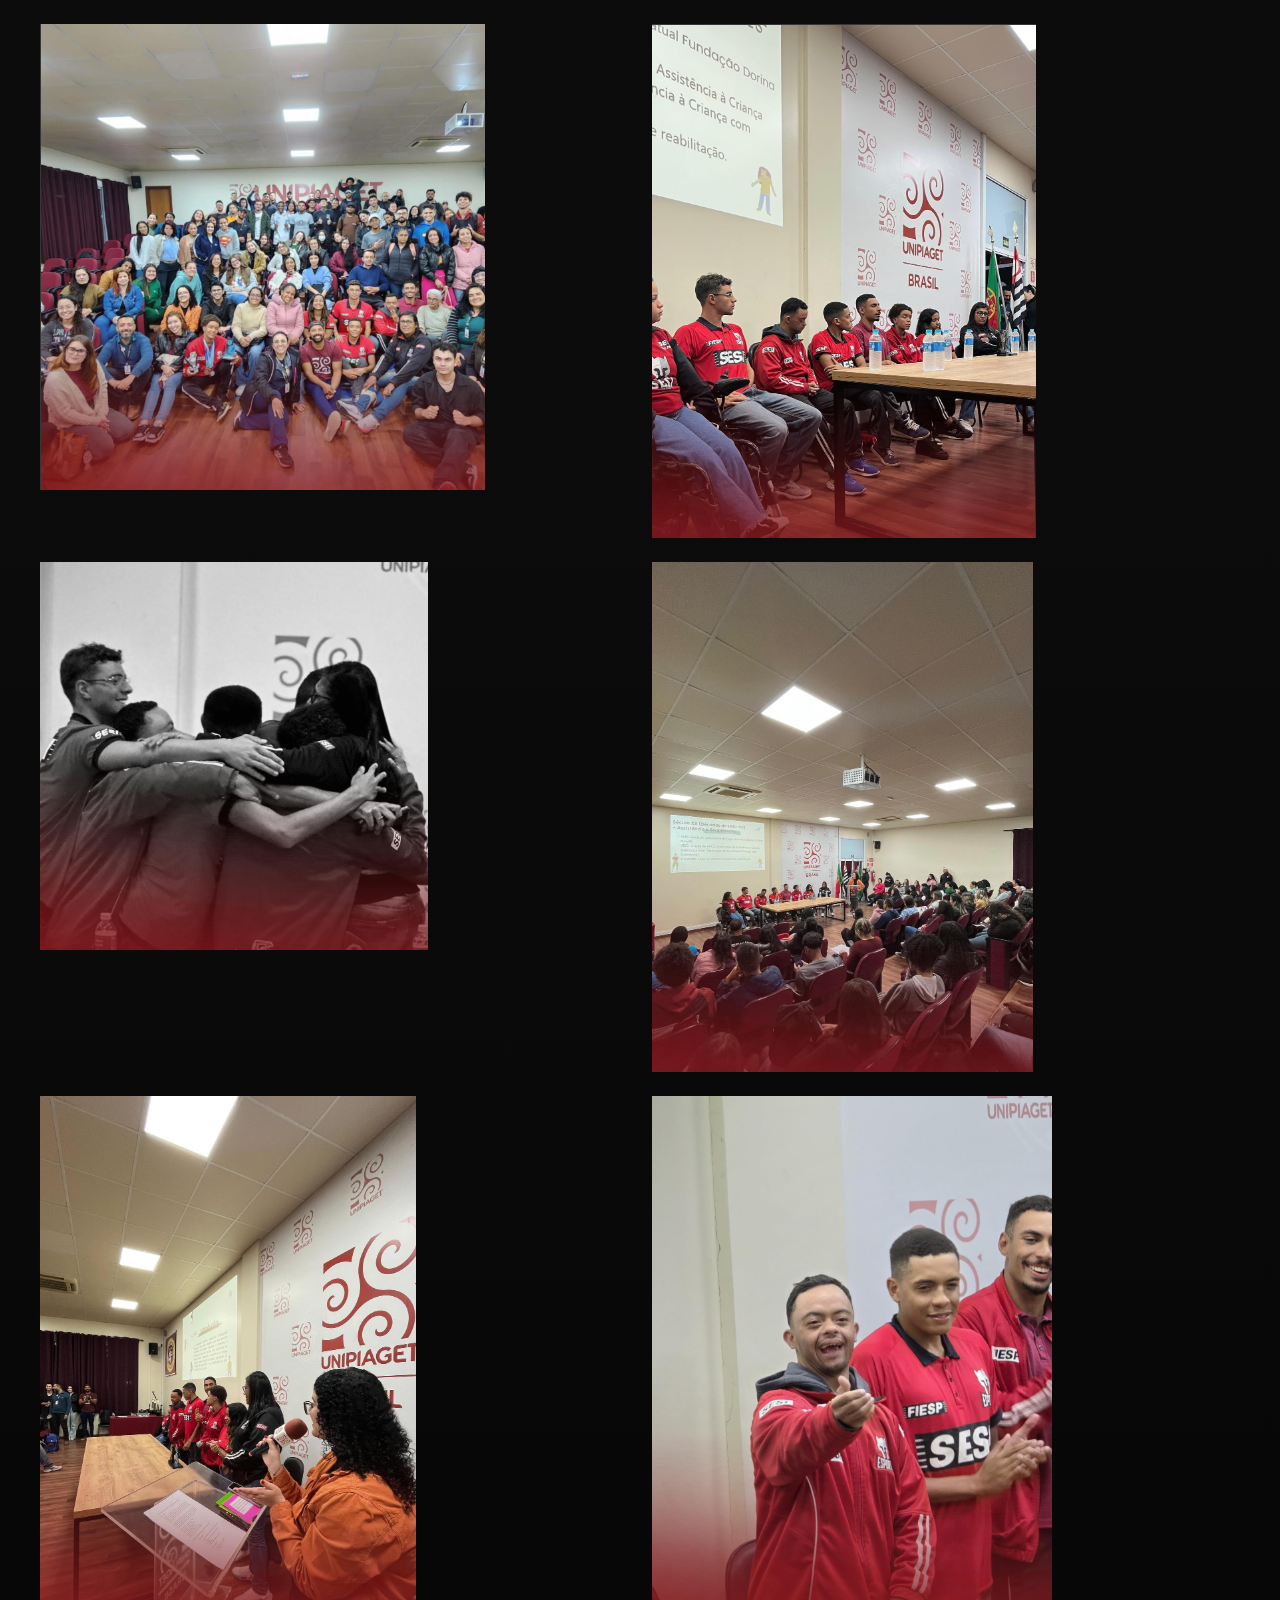
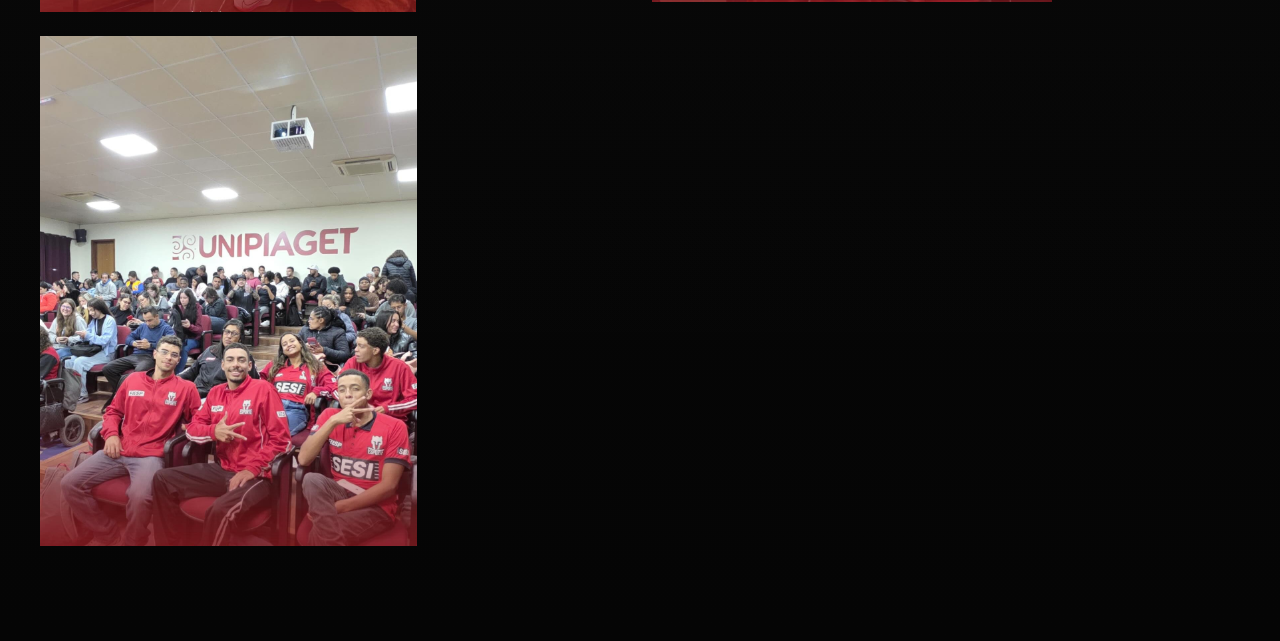
==== commit ca7512cc: "caralho" ====
--- a/index.html
+++ b/index.html
@@ -32,471 +32,76 @@
 
 <main>
 
-  <section class="hero home-hero">
-    <div class="hero-overlay"></div>
-    <div class="container hero-content reveal">
-      <span class="kicker">ATLÉTICA UNIVERSITÁRIA</span>
-      <h1>Energia, identidade e conexão dentro e fora da faculdade</h1>
-      <p>
-        A Interligados representa a força dos alunos da UniPiaget através de produtos,
-        eventos, campanhas e experiências que fortalecem a vivência universitária.
-      </p>
+<section class="section section-alt">
+  <div class="container">
+    <div class="section-heading reveal">
+      <span class="kicker">PRODUTOS</span>
+      <h2>Destaques da Loja</h2>
+    </div>
 
-      <div class="hero-actions">
-        <a href="produtos.html" class="btn btn-primary">Ver produtos</a>
-        <a href="eventos.html" class="btn btn-secondary">Ver eventos</a>
-      </div>
+    <div class="highlight-grid">
+
+      <article class="highlight-card reveal">
+        <div class="highlight-image">
+          <img src="assets/produto1.jpeg" alt="Caneca Preta">
+        </div>
+        <div class="highlight-body">
+          <h3>Caneca Preta</h3>
+          <p>Modelo oficial com identidade forte da atlética.</p>
+        </div>
+      </article>
+
+      <article class="highlight-card reveal">
+        <div class="highlight-image">
+          <img src="assets/produto2.jpeg" alt="Caneca Vermelha">
+        </div>
+        <div class="highlight-body">
+          <h3>Caneca Vermelha</h3>
+          <p>Modelo oficial com presença e atitude.</p>
+        </div>
+      </article>
+
+      <article class="highlight-card reveal">
+        <div class="highlight-image">
+          <img src="assets/produto4.png" alt="Camisas Interligados">
+        </div>
+        <div class="highlight-body">
+          <h3>Camisas Interligados</h3>
+          <p>Visual forte para representar a atlética.</p>
+        </div>
+      </article>
+
     </div>
-  </section>
 
-  <section class="stats-strip">
-    <div class="container">
-      <div class="stats-grid reveal">
-        <article class="stat-card">
-          <h3>+100%</h3>
-          <p>Energia em cada ação</p>
-        </article>
+    <div class="section-action reveal">
+      <a href="produtos.html" class="btn btn-primary">Abrir catálogo completo</a>
+    </div>
+  </div>
+</section>
 
-        <article class="stat-card">
-          <h3>Produtos</h3>
-          <p>Identidade oficial da atlética</p>
-        </article>
+<section class="section section-alt">
+  <div class="container">
 
-        <article class="stat-card">
-          <h3>Eventos</h3>
-          <p>Experiências marcantes para os alunos</p>
-        </article>
+    <div class="section-heading reveal">
+      <h2>Vozes da Inclusão</h2>
+    </div>
 
-        <article class="stat-card">
-          <h3>União</h3>
-          <p>Conexão real entre faculdade e estudantes</p>
-        </article>
-      </div>
+    <div class="highlight-grid">
+
+      <img src="assets/inclusao1.png">
+      <img src="assets/inclusao2.png">
+      <img src="assets/inclusao3.png">
+      <img src="assets/inclusao4.png">
+      <img src="assets/inclusao5.png">
+      <img src="assets/inclusao6.png">
+      <img src="assets/inclusao7.png">
+
     </div>
-  </section>
 
-  <section class="section">
-    <div class="container">
-      <div class="section-heading reveal">
-        <span class="kicker">QUEM SOMOS</span>
-        <h2>Sobre a Interligados</h2>
-        <p>
-          A Interligados é mais do que uma atlética. Somos uma comunidade universitária
-          que conecta alunos através da identidade da faculdade, da participação em eventos,
-          da convivência, da representação estudantil e da criação de momentos marcantes.
-        </p>
-      </div>
-
-      <div class="info-grid">
-        <article class="info-card reveal">
-          <h3>Presença</h3>
-          <p>Levamos identidade universitária para dentro e fora da faculdade.</p>
-        </article>
-
-        <article class="info-card reveal">
-          <h3>Conexão</h3>
-          <p>Fortalecemos o sentimento de pertencimento entre os alunos.</p>
-        </article>
-
-        <article class="info-card reveal">
-          <h3>Vivência</h3>
-          <p>Transformamos momentos acadêmicos em experiências marcantes.</p>
-        </article>
-      </div>
-    </div>
-  </section>
-
-  <section class="section section-alt">
-    <div class="container">
-      <div class="section-heading reveal">
-        <span class="kicker">PRODUTOS</span>
-        <h2>Destaques da Loja</h2>
-      </div>
-
-      <div class="highlight-grid">
-        <article class="highlight-card reveal">
-          <div class="highlight-image">
-            <img src="assets/produto1.jpeg" alt="Caneca Preta Interligados">
-          </div>
-          <div class="highlight-body">
-            <h3>Canecas Interligados</h3>
-            <p>Modelo oficial com identidade forte da atlética.</p>
-          </div>
-        </article>
-
-        <article class="highlight-card reveal">
-          <div class="highlight-image">
-            <img src="assets/produto2.jpeg" alt="Caneca Vermelha Interligados">
-          </div>
-          <div class="highlight-body">
-            <h3>Caneca Vermelha</h3>
-            <p>Modelo oficial com presença, atitude e identidade universitária.</p>
-          </div>
-        </article>
-
-        <article class="highlight-card reveal">
-          <div class="highlight-image">
-            <img src="assets/produto4.png" alt="Camisas Interligados">
-          </div>
-          <div class="highlight-body">
-            <h3>Camisas Interligados</h3>
-            <p>Visual forte para representar a atlética com orgulho.</p>
-          </div>
-        </article>
-      </div>
-
-      <div class="section-action reveal">
-        <a href="produtos.html" class="btn btn-primary">Abrir catálogo completo</a>
-      </div>
-    </div>
-  </section>
-
-  <section class="section">
-    <div class="container">
-      <div class="section-heading reveal">
-        <span class="kicker">EVENTOS</span>
-        <h2>Vivências que marcam</h2>
-      </div>
-
-      <div class="feature-grid">
-        <article class="feature-card reveal">
-          <div class="feature-line"></div>
-          <h3>Campanhas de conscientização</h3>
-          <p>Espaços de fala, acolhimento e reflexão sobre temas importantes para a comunidade.</p>
-        </article>
-
-        <article class="feature-card reveal">
-          <div class="feature-line"></div>
-          <h3>Momentos universitários</h3>
-          <p>Ações, encontros e experiências que fortalecem a conexão entre os alunos.</p>
-        </article>
-
-        <article class="feature-card reveal">
-          <div class="feature-line"></div>
-          <h3>Registros especiais</h3>
-          <p>Memórias que mostram a força da Interligados dentro e fora da UniPiaget.</p>
-        </article>
-      </div>
-
-      <div class="section-action reveal">
-        <a href="eventos.html" class="btn btn-secondary">Ver página de eventos</a>
-      </div>
-    </div>
-  </section>
-
-  <section class="section section-alt">
-    <div class="container">
-      <div class="section-heading reveal">
-        <span class="kicker">VOZES DA INCLUSÃO</span>
-        <h2>Um encontro para inspirar e transformar 🦉✨</h2>
-        <p>
-          Hoje, dia 23 de setembro, a Diretoria de Diversidade da Atlética Interligados UniPiaget
-          promoveu um encontro inspirador e emocionante com o tema “Vozes da Inclusão:
-          Relatos sobre Educar, Lutar e Vencer”, contando com a participação dos paratletas
-          de natação do SESI Suzano.
-        </p>
-        <p>
-          Foi um momento de aprendizagem e reflexão, onde entendemos ainda mais a importância
-          de exercer a cidadania, nos tornarmos profissionais mais humanos e, acima de tudo,
-          combatermos o capacitismo em nossa sociedade.
-        </p>
-        <p>
-          Nosso agradecimento especial vai para todos os membros da Atlética Interligados que
-          tornaram esse encontro possível.
-        </p>
-      </div>
-
-      <div class="highlight-grid">
-        <article class="highlight-card reveal">
-          <div class="highlight-image">
-            <img src="assets/inclusao1.png" alt="Vozes da Inclusão 1">
-          </div>
-          <div class="highlight-body">
-            <h3>Vozes da Inclusão</h3>
-            <p>Encontro com paratletas do SESI Suzano.</p>
-          </div>
-        </article>
-
-        <article class="highlight-card reveal">
-          <div class="highlight-image">
-            <img src="assets/inclusao2.png" alt="Vozes da Inclusão 2">
-          </div>
-          <div class="highlight-body">
-            <h3>Educar</h3>
-            <p>Reflexão sobre aprendizagem, respeito e cidadania.</p>
-          </div>
-        </article>
-
-        <article class="highlight-card reveal">
-          <div class="highlight-image">
-            <img src="assets/inclusao3.png" alt="Vozes da Inclusão 3">
-          </div>
-          <div class="highlight-body">
-            <h3>Lutar</h3>
-            <p>Combate ao capacitismo e valorização da inclusão.</p>
-          </div>
-        </article>
-
-        <article class="highlight-card reveal">
-          <div class="highlight-image">
-            <img src="assets/inclusao4.png" alt="Vozes da Inclusão 4">
-          </div>
-          <div class="highlight-body">
-            <h3>Vencer</h3>
-            <p>Histórias que inspiram força, superação e transformação.</p>
-          </div>
-        </article>
-
-        <article class="highlight-card reveal">
-          <div class="highlight-image">
-            <img src="assets/inclusao5.png" alt="Vozes da Inclusão 5">
-          </div>
-          <div class="highlight-body">
-            <h3>Humanidade</h3>
-            <p>Um momento para formar profissionais mais conscientes.</p>
-          </div>
-        </article>
-
-        <article class="highlight-card reveal">
-          <div class="highlight-image">
-            <img src="assets/inclusao6.png" alt="Vozes da Inclusão 6">
-          </div>
-          <div class="highlight-body">
-            <h3>Conscientização</h3>
-            <p>Espaço de fala, escuta e transformação social.</p>
-          </div>
-        </article>
-
-        <article class="highlight-card reveal">
-          <div class="highlight-image">
-            <img src="assets/inclusao7.png" alt="Vozes da Inclusão 7">
-          </div>
-          <div class="highlight-body">
-            <h3>Interligados</h3>
-            <p>Atlética Interligados promovendo impacto dentro da UniPiaget.</p>
-          </div>
-        </article>
-      </div>
-
-      <div class="section-action reveal">
-        <a href="eventos.html" class="btn btn-primary">Ver todos os eventos</a>
-      </div>
-    </div>
-  </section>
-
-  <section class="section section-alt team-section">
-    <div class="container">
-      <div class="section-heading reveal">
-        <span class="kicker">EQUIPE</span>
-        <h2>Nossos Membros</h2>
-        <p>Conheça quem movimenta a Interligados em cada frente da atlética.</p>
-      </div>
-
-      <div class="team-group reveal">
-        <div class="team-label">Presidência</div>
-        <div class="team-grid team-grid-2">
-          <article class="member-card featured-president">
-            <img src="assets/membro4.jpeg" alt="Gabriel Morgado">
-            <h3>Gabriel Morgado</h3>
-            <p>Presidente da Atlética</p>
-          </article>
-
-          <article class="member-card featured-vice">
-            <img src="assets/membro10.jpeg" alt="Giovanna Gigi">
-            <h3>Giovanna (Gigi)</h3>
-            <p>Vice-Presidente</p>
-          </article>
-        </div>
-      </div>
-
-      <div class="team-group reveal">
-        <div class="team-label">Diretoria</div>
-        <div class="team-grid team-grid-3">
-          <article class="member-card featured-director">
-            <img src="assets/membro21.jpeg" alt="Andrey">
-            <h3>Andrey</h3>
-            <p>Diretor de Eventos</p>
-          </article>
-
-          <article class="member-card featured-director">
-            <img src="assets/membro17.jpeg" alt="Nessa">
-            <h3>Nessa</h3>
-            <p>Diretora de Diversidade</p>
-          </article>
-
-          <article class="member-card featured-director">
-            <img src="assets/membro8.jpeg" alt="Fernanda Fefa">
-            <h3>Fernanda (Fefa)</h3>
-            <p>Diretora de Torcida e Patrimônio</p>
-          </article>
-        </div>
-      </div>
-
-      <div class="team-group reveal">
-        <div class="team-label">Secretaria</div>
-        <div class="team-grid team-grid-2">
-          <article class="member-card">
-            <img src="assets/membro9.jpeg" alt="Mel">
-            <h3>Mel</h3>
-            <p>Primeira Secretária</p>
-          </article>
-
-          <article class="member-card">
-            <img src="assets/membro6.jpeg" alt="Ceglauskis">
-            <h3>Ceglauskis</h3>
-            <p>Segundo Secretário</p>
-          </article>
-        </div>
-      </div>
-
-      <div class="team-group reveal">
-        <div class="team-label">Coordenação</div>
-        <div class="team-grid team-grid-4">
-          <article class="member-card">
-            <img src="assets/membro2.jpeg" alt="Sabrina Spacacheri">
-            <h3>Sabrina Spacacheri</h3>
-            <p>Coordenadora de Eventos</p>
-          </article>
-
-          <article class="member-card">
-            <img src="assets/membro11.jpeg" alt="Luiz Martins">
-            <h3>Luiz Martins</h3>
-            <p>Coordenador Auxiliar de Eventos</p>
-          </article>
-
-          <article class="member-card">
-            <img src="assets/membro13.jpeg" alt="Eduarda">
-            <h3>Eduarda</h3>
-            <p>Coordenadora Auxiliar de Eventos</p>
-          </article>
-
-          <article class="member-card">
-            <img src="assets/membro12.jpeg" alt="Livia">
-            <h3>Livia</h3>
-            <p>Coordenadora de Esportes</p>
-          </article>
-
-          <article class="member-card">
-            <img src="assets/membro20.jpeg" alt="Clara">
-            <h3>Clara</h3>
-            <p>Coordenadora de Esportes</p>
-          </article>
-
-          <article class="member-card">
-            <img src="assets/membro15.jpeg" alt="Vinicin">
-            <h3>Vinicin</h3>
-            <p>Coordenador de Comunicação</p>
-          </article>
-
-          <article class="member-card">
-            <img src="assets/membro18.jpeg" alt="Thay Gonçalves">
-            <h3>Thay Gonçalves</h3>
-            <p>Coordenadora de Diversidade</p>
-          </article>
-
-          <article class="member-card">
-            <img src="assets/membro7.jpeg" alt="Robson Almeida">
-            <h3>Robson Almeida</h3>
-            <p>Coordenador</p>
-          </article>
-        </div>
-      </div>
-
-      <div class="team-group reveal">
-        <div class="team-label">Auxiliares</div>
-        <div class="team-grid team-grid-2">
-          <article class="member-card">
-            <img src="assets/membro16.jpeg" alt="Juu">
-            <h3>Juu</h3>
-            <p>Auxiliar de Eventos</p>
-          </article>
-
-          <article class="member-card">
-            <img src="assets/membro19.jpeg" alt="Vali">
-            <h3>Vali</h3>
-            <p>Auxiliar de Eventos</p>
-          </article>
-        </div>
-      </div>
-
-      <div class="team-group reveal">
-        <div class="team-label">Torcida & Apoio</div>
-        <div class="team-grid team-grid-4">
-          <article class="member-card">
-            <img src="assets/membro3.jpeg" alt="Marcus Rodrigues">
-            <h3>Marcus Rodrigues</h3>
-            <p>Segundo Tesoureiro</p>
-          </article>
-
-          <article class="member-card">
-            <img src="assets/membro14.jpeg" alt="Nay">
-            <h3>Nay</h3>
-            <p>Conselheira Fiscal</p>
-          </article>
-
-          <article class="member-card">
-            <img src="assets/membro1.jpeg" alt="Wellington">
-            <h3>Wellington</h3>
-            <p>Responsável pela Torcida e Patrimônio</p>
-          </article>
-
-          <article class="member-card">
-            <img src="assets/membro5.jpeg" alt="Daniela Profiro">
-            <h3>Daniela Profiro</h3>
-            <p>Membro da Atlética</p>
-          </article>
-
-          <article class="member-card">
-            <img src="assets/membro23.jpeg" alt="JOTA">
-            <h3>JOTA</h3>
-            <p>Integrante da Torcida Organizada</p>
-          </article>
-
-          <article class="member-card">
-            <img src="assets/membro24.jpeg" alt="Pedro Paulo">
-            <h3>Pedro Paulo</h3>
-            <p>Integrante da Torcida Organizada</p>
-          </article>
-        </div>
-      </div>
-    </div>
-  </section>
-
-  <section class="impact-section">
-    <div class="container">
-      <div class="impact-box reveal">
-        <span class="kicker">INTERLIGADOS</span>
-        <h2>Mais do que uma atlética. Uma identidade.</h2>
-        <p>
-          Produtos, eventos, campanhas e pessoas que transformam a vivência universitária em algo marcante.
-        </p>
-      </div>
-    </div>
-  </section>
-
-  <section class="cta-section">
-    <div class="container">
-      <div class="cta-box reveal">
-        <span class="kicker">@interligados_unipiaget</span>
-        <h2>Acompanhe a Interligados no Instagram</h2>
-        <p>
-          Veja eventos, destaques, produtos, bastidores e tudo que movimenta a atlética.
-        </p>
-        <a href="https://www.instagram.com/interligados_unipiaget" target="_blank" class="btn btn-primary">
-          Acessar perfil
-        </a>
-      </div>
-    </div>
-  </section>
+  </div>
+</section>
 
 </main>
 
-<footer class="site-footer">
-  <div class="container">
-    <p>© 2026 Interligados - Atlética UniPiaget. Todos os direitos reservados.</p>
-  </div>
-</footer>
-
-<script src="script.js"></script>
 </body>
-</html>
+</html>
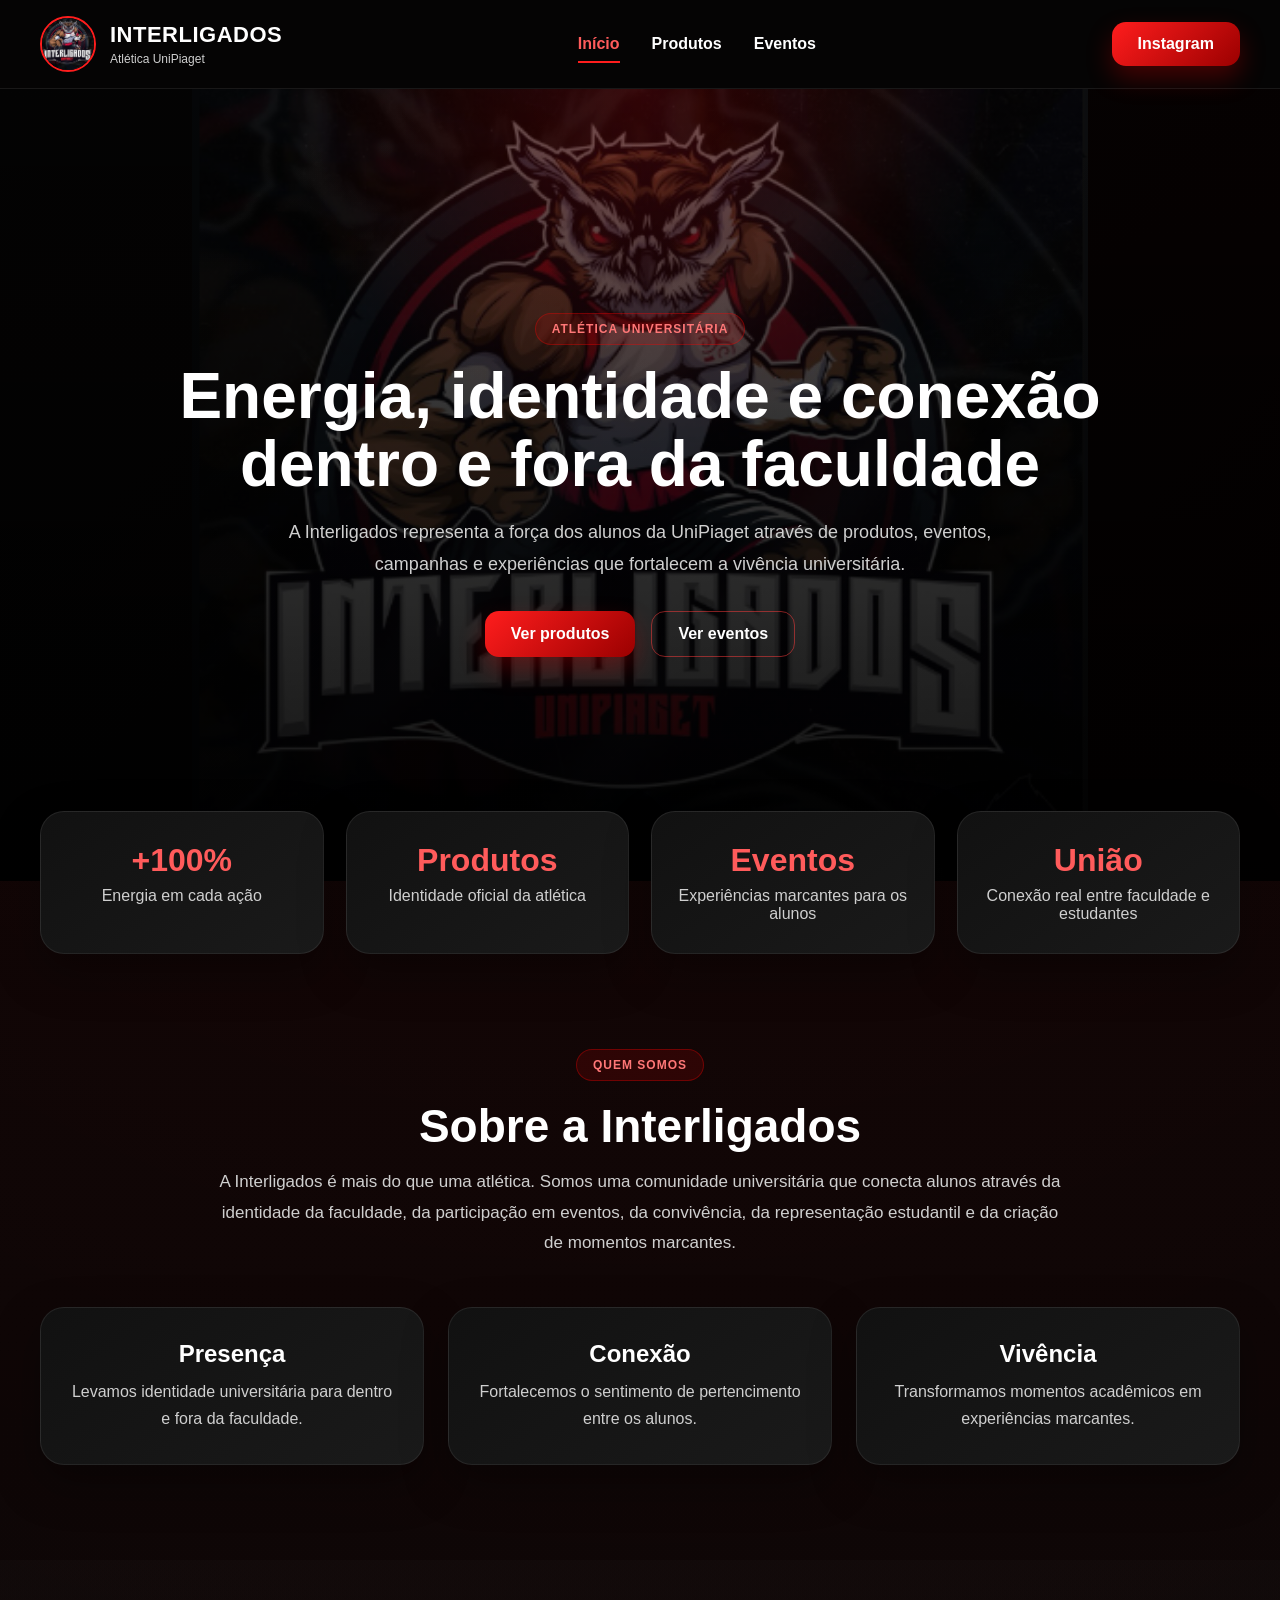
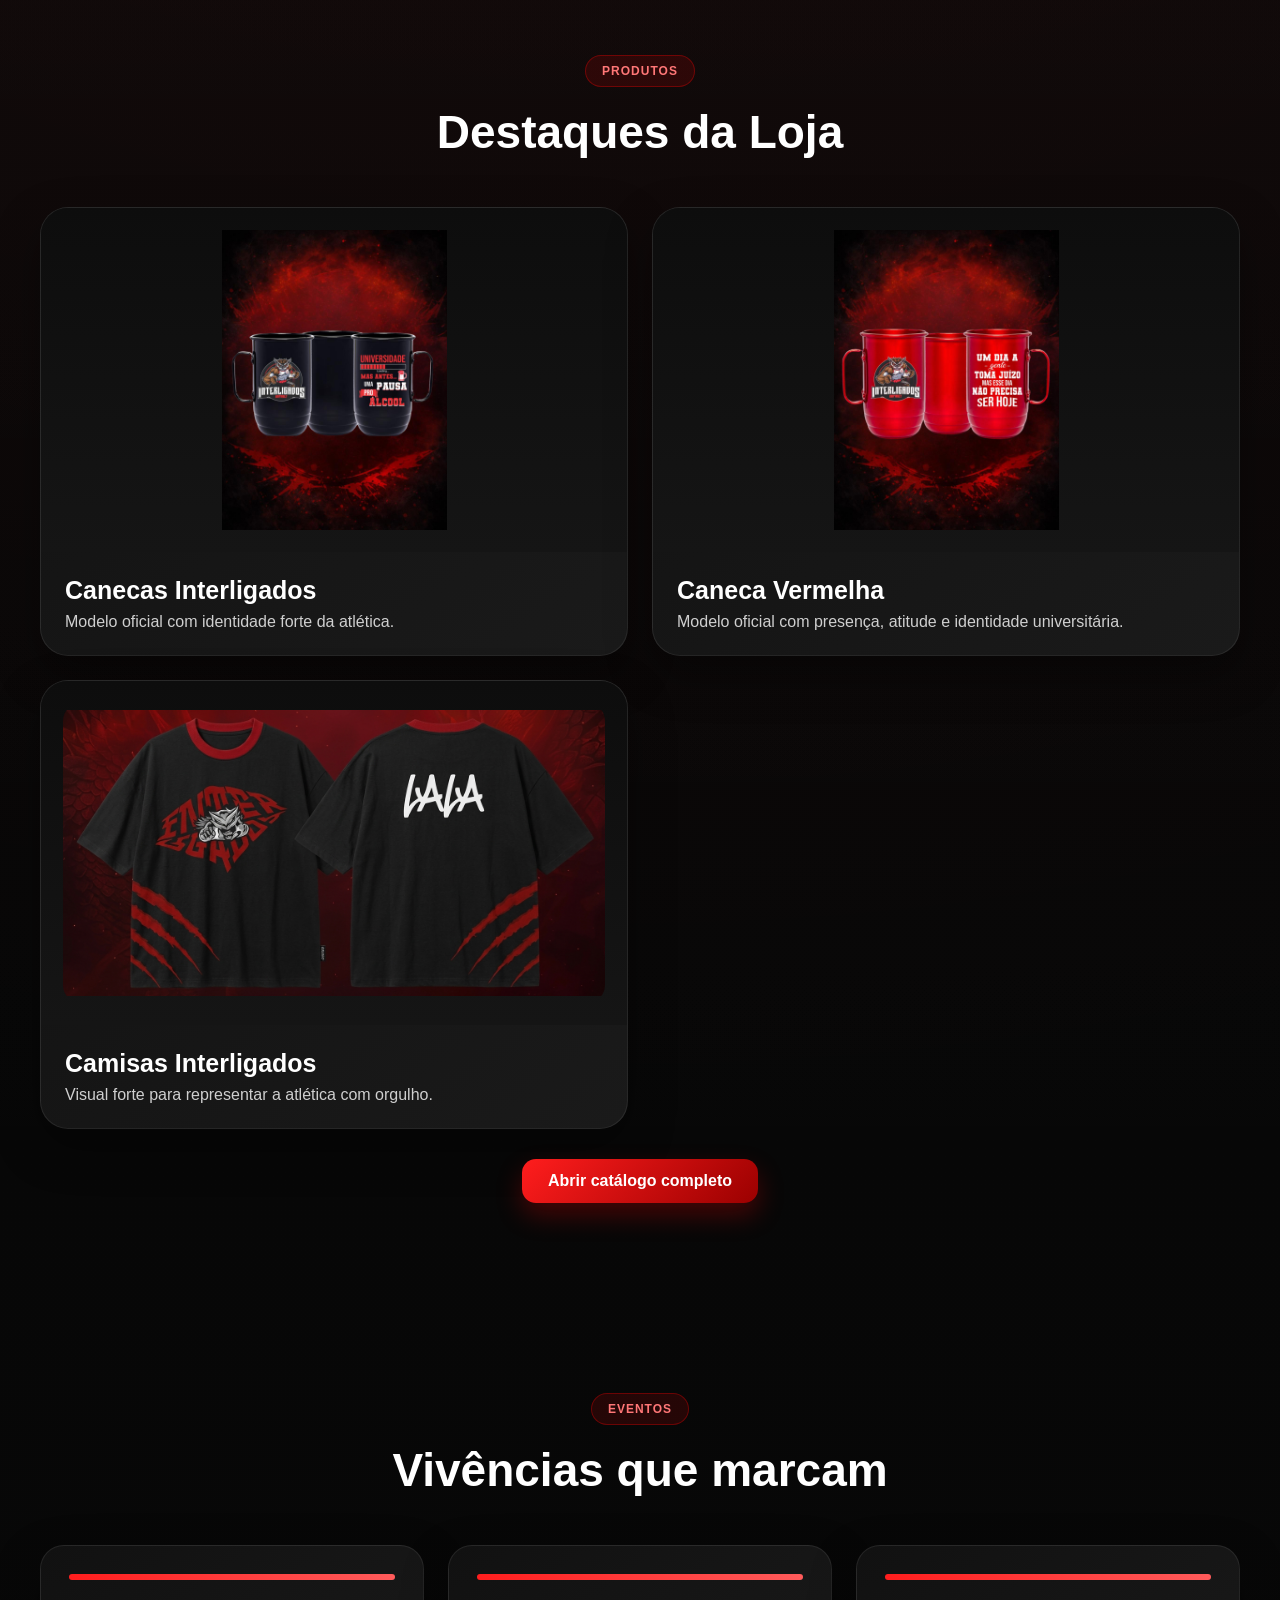
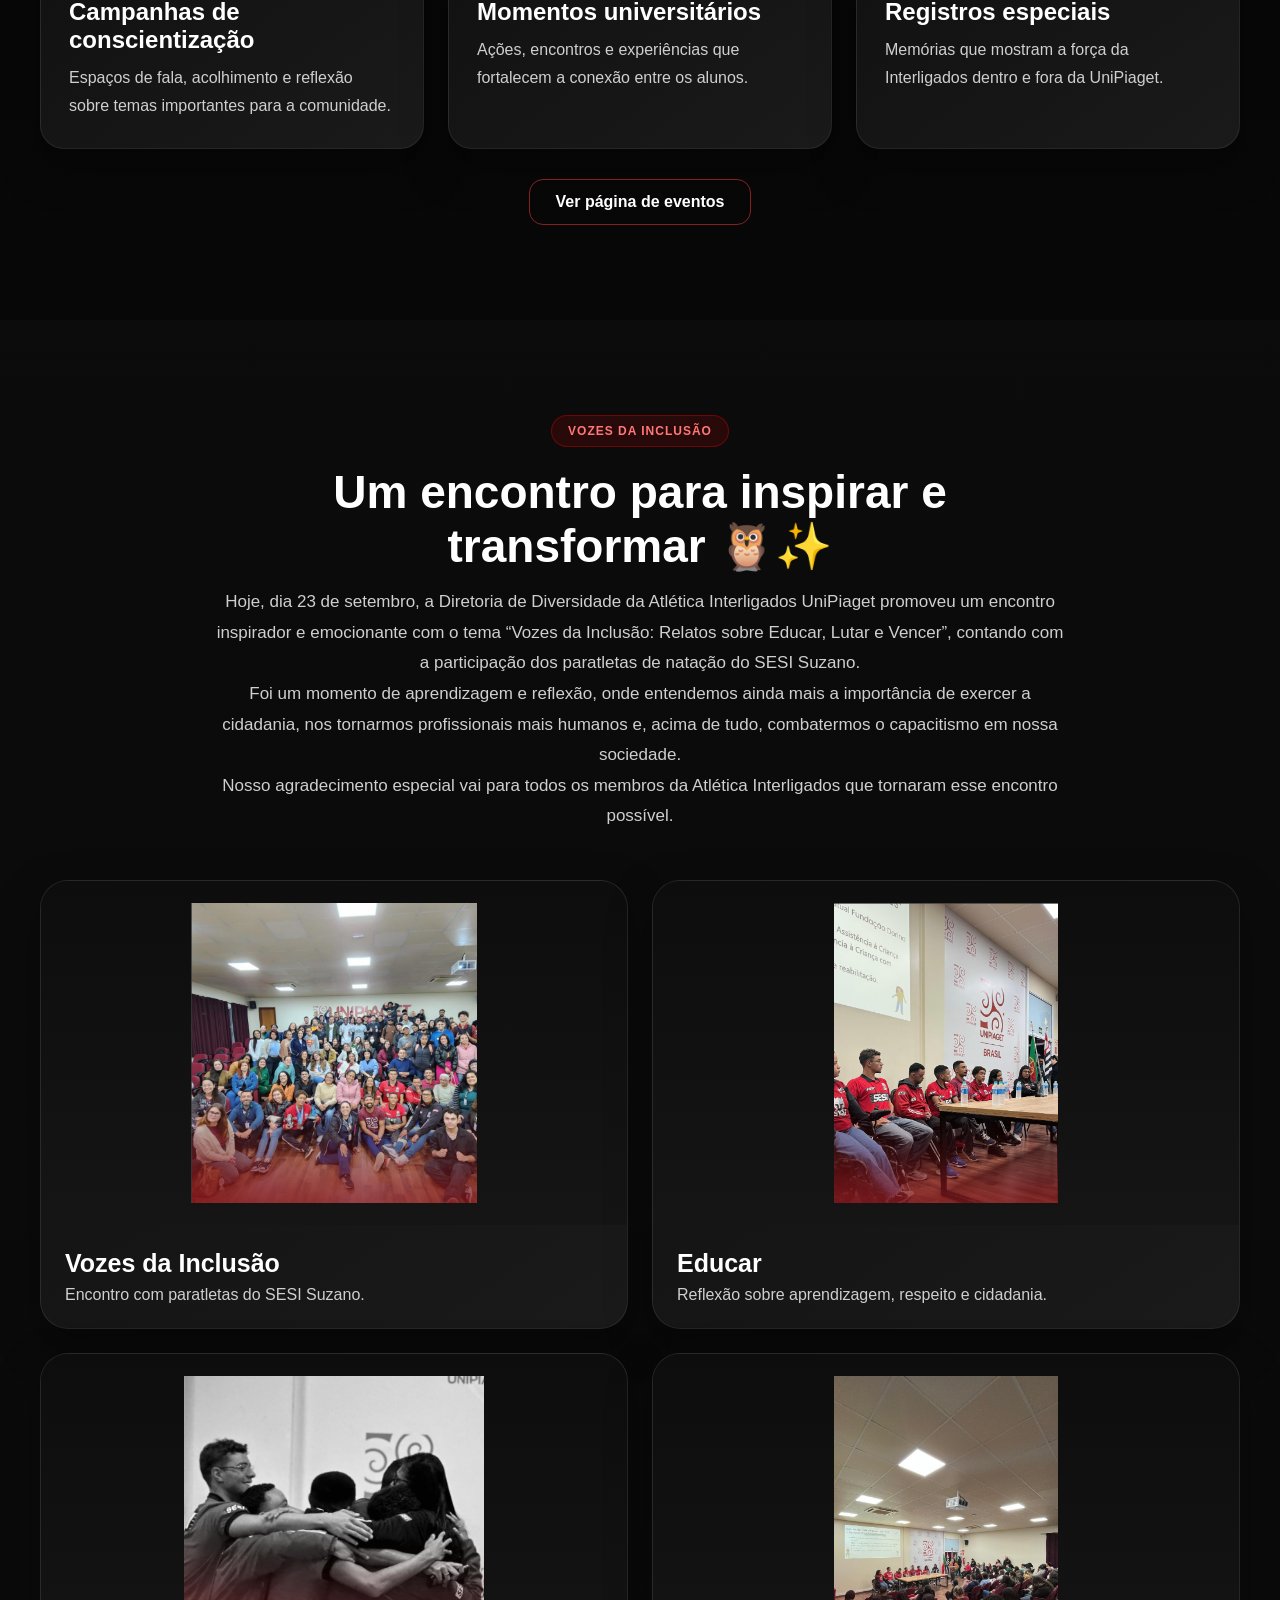
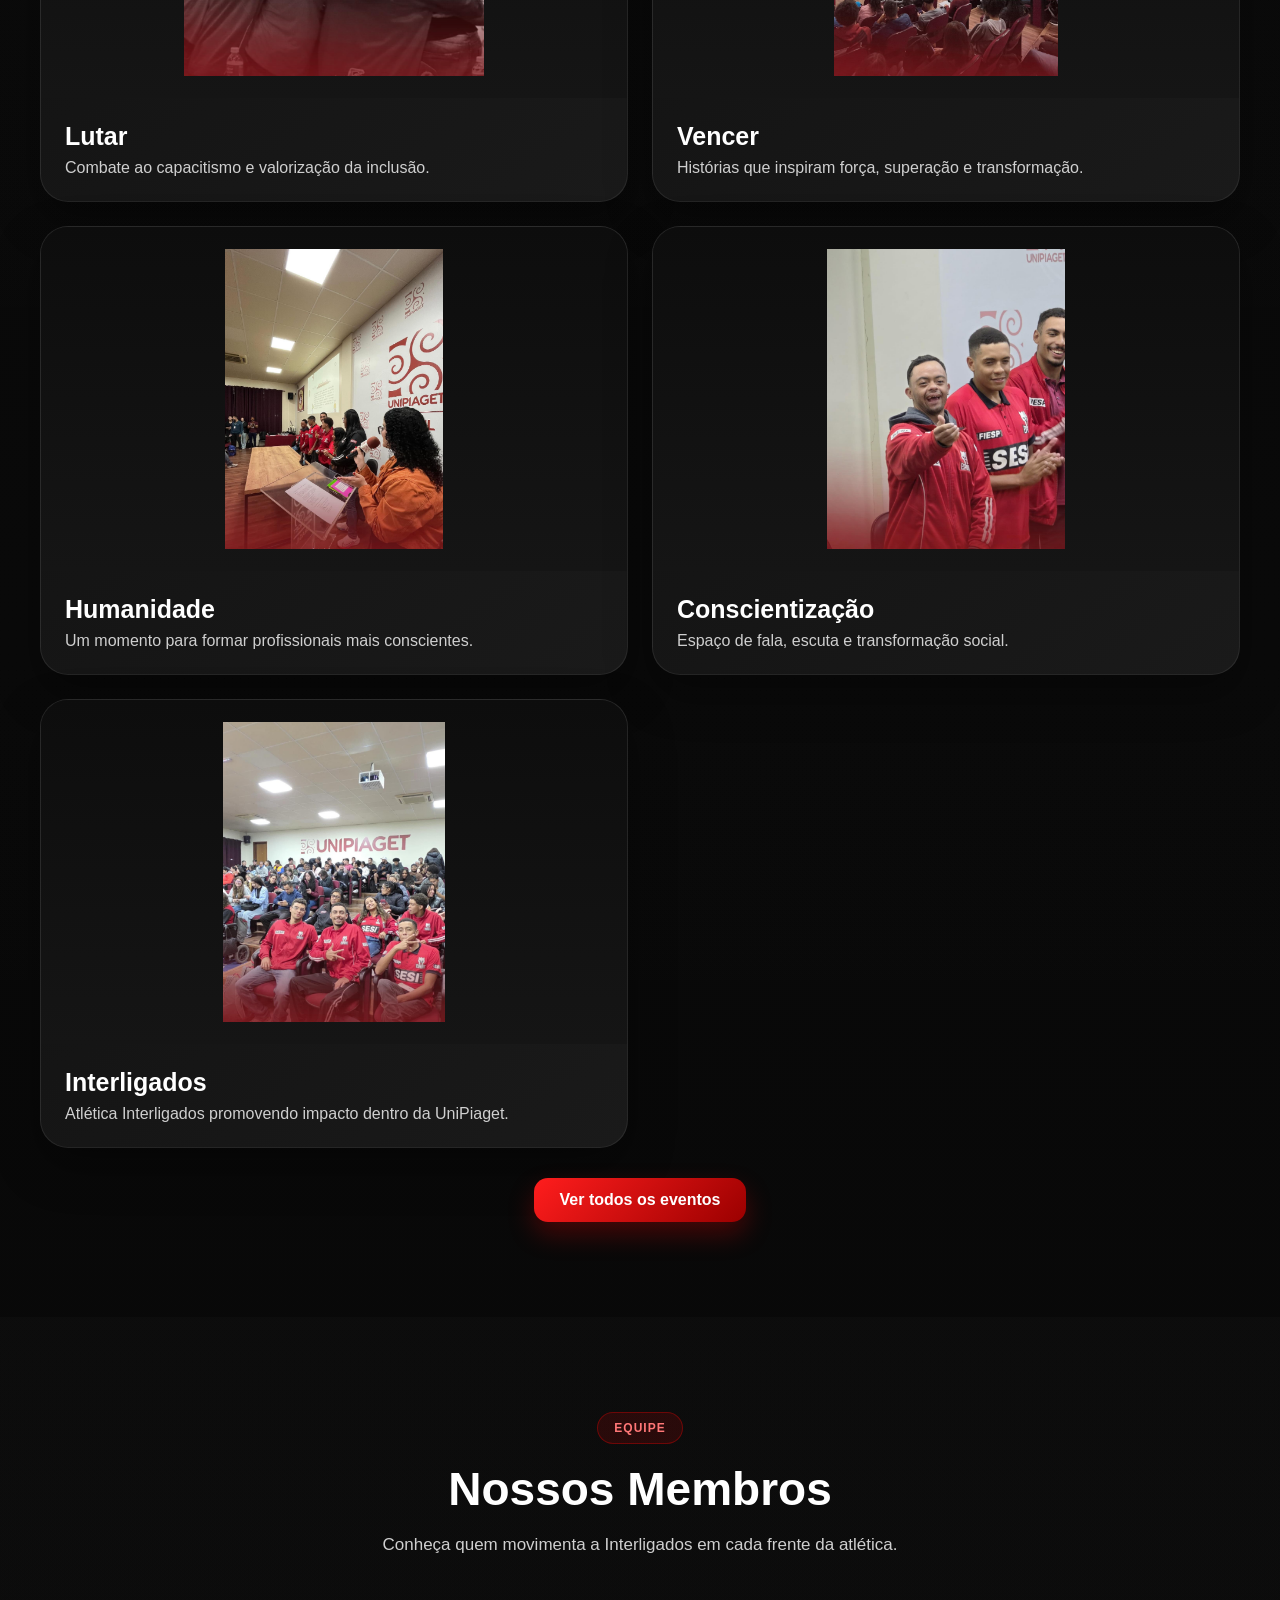
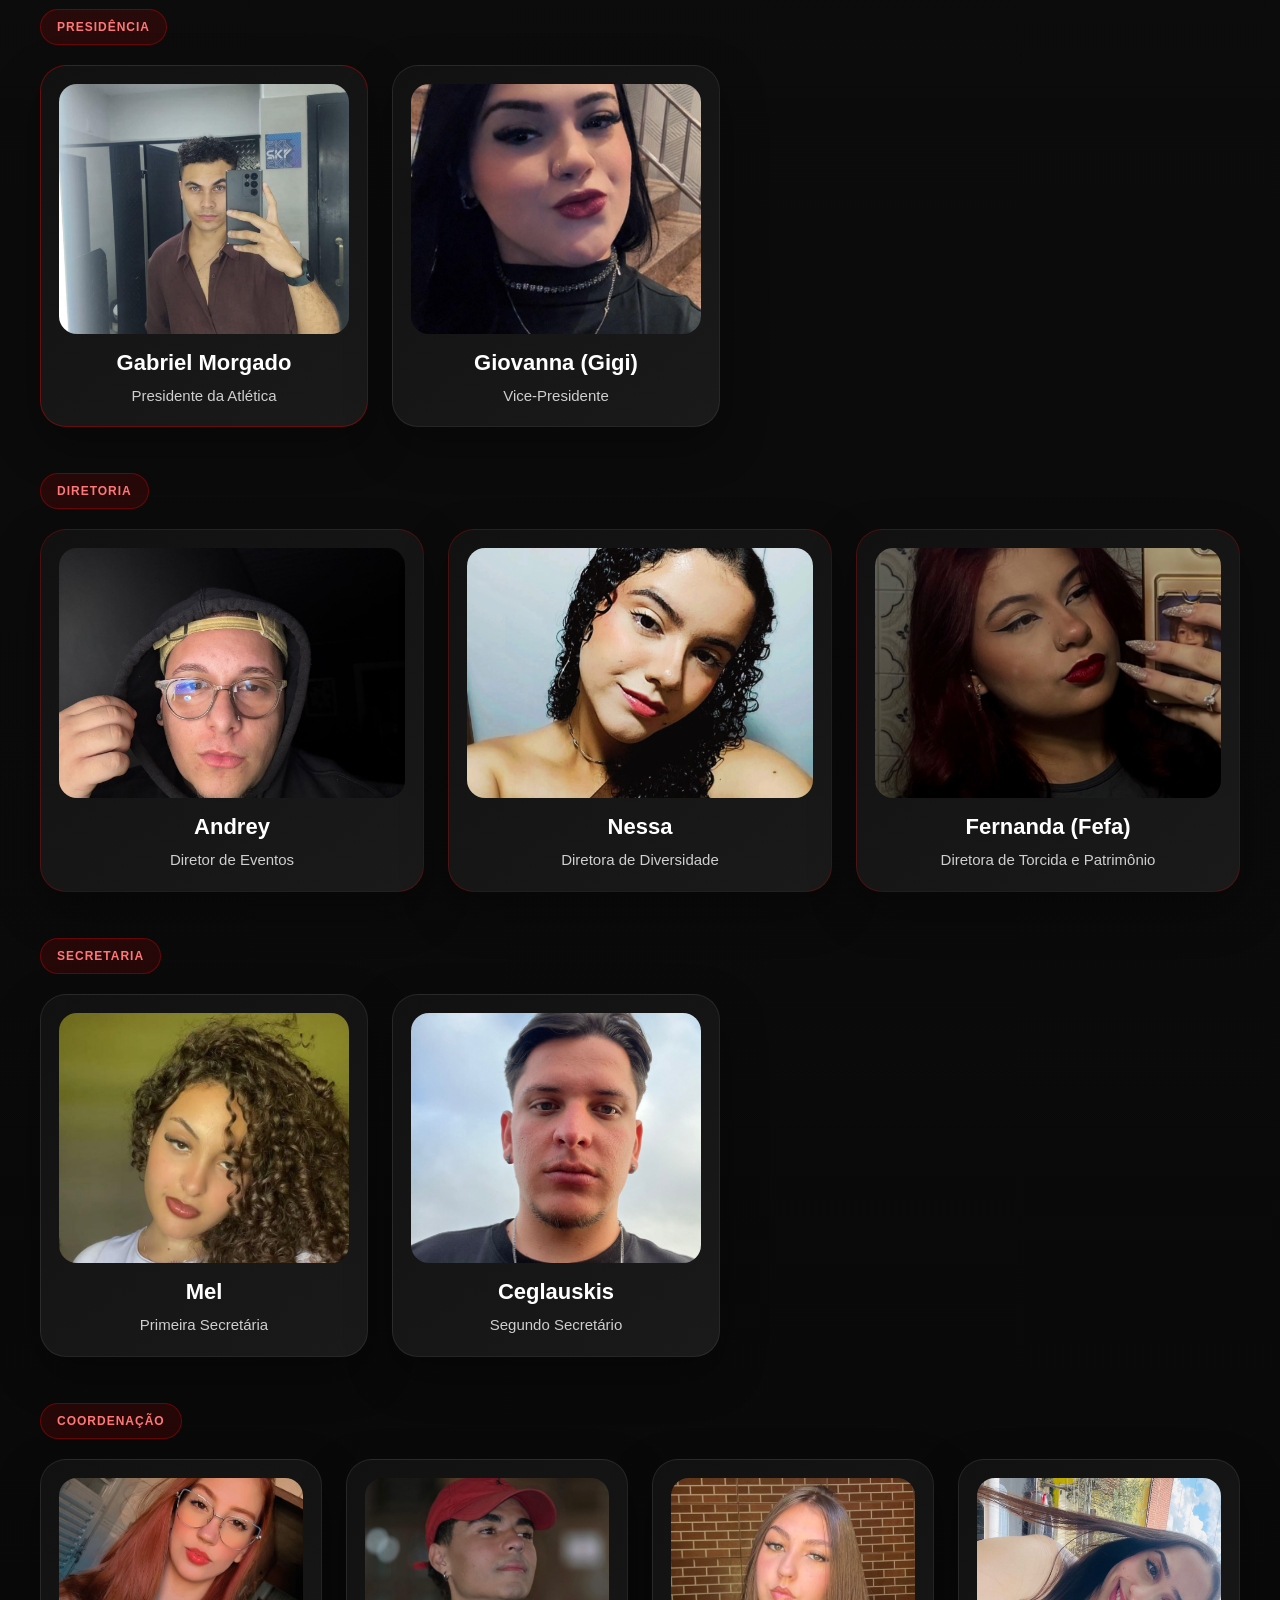
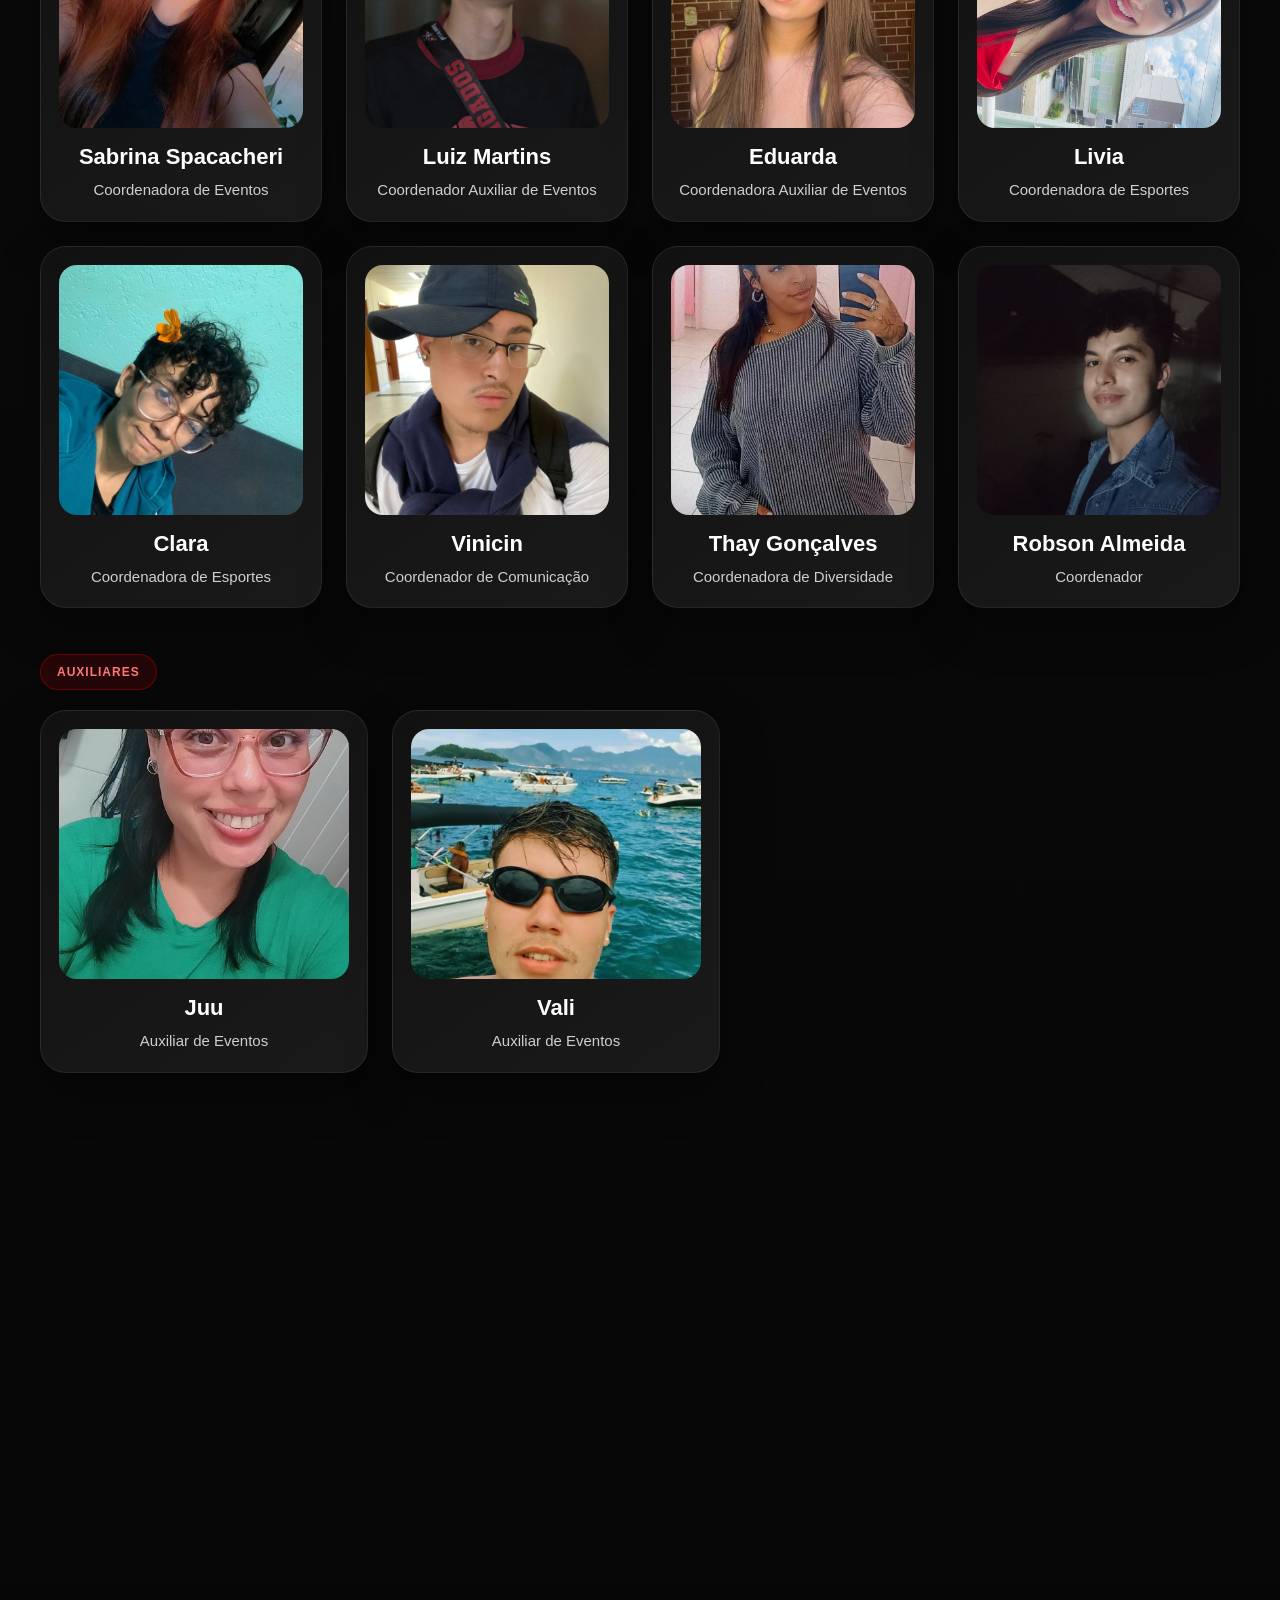
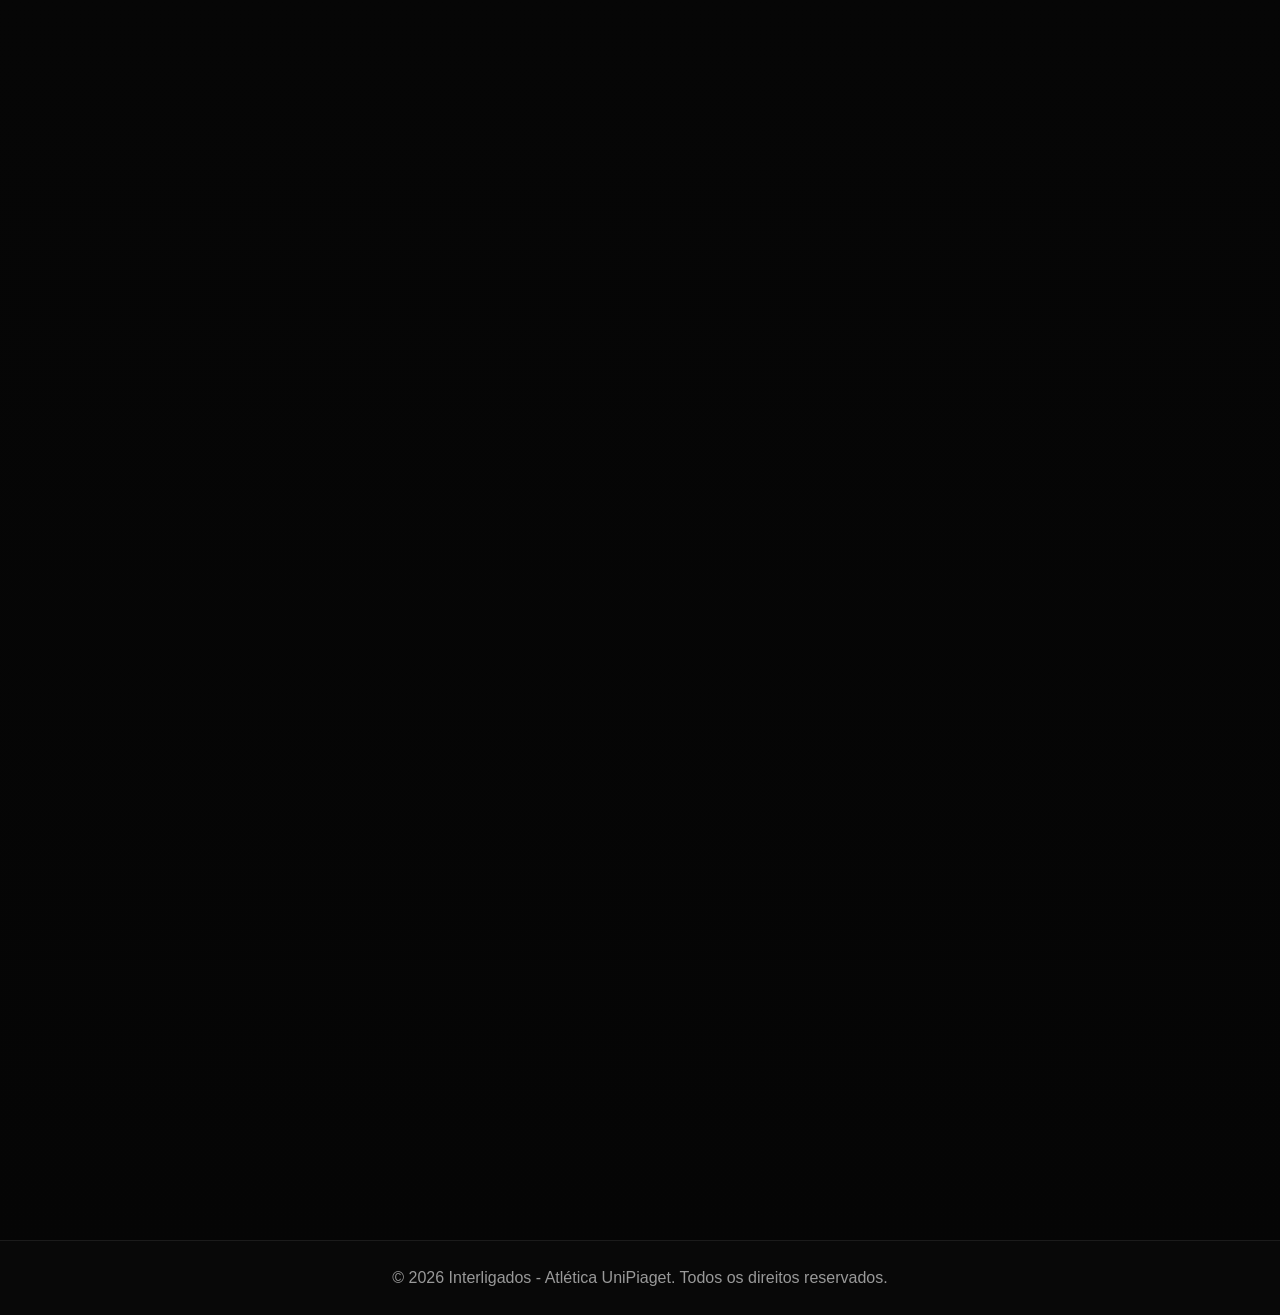
==== commit ae5191b3: "fds" ====
--- a/index.html
+++ b/index.html
@@ -32,76 +32,471 @@
 
 <main>
 
-<section class="section section-alt">
+  <section class="hero home-hero">
+    <div class="hero-overlay"></div>
+    <div class="container hero-content reveal">
+      <span class="kicker">ATLÉTICA UNIVERSITÁRIA</span>
+      <h1>Energia, identidade e conexão dentro e fora da faculdade</h1>
+      <p>
+        A Interligados representa a força dos alunos da UniPiaget através de produtos,
+        eventos, campanhas e experiências que fortalecem a vivência universitária.
+      </p>
+
+      <div class="hero-actions">
+        <a href="produtos.html" class="btn btn-primary">Ver produtos</a>
+        <a href="eventos.html" class="btn btn-secondary">Ver eventos</a>
+      </div>
+    </div>
+  </section>
+
+  <section class="stats-strip">
+    <div class="container">
+      <div class="stats-grid reveal">
+        <article class="stat-card">
+          <h3>+100%</h3>
+          <p>Energia em cada ação</p>
+        </article>
+
+        <article class="stat-card">
+          <h3>Produtos</h3>
+          <p>Identidade oficial da atlética</p>
+        </article>
+
+        <article class="stat-card">
+          <h3>Eventos</h3>
+          <p>Experiências marcantes para os alunos</p>
+        </article>
+
+        <article class="stat-card">
+          <h3>União</h3>
+          <p>Conexão real entre faculdade e estudantes</p>
+        </article>
+      </div>
+    </div>
+  </section>
+
+  <section class="section">
+    <div class="container">
+      <div class="section-heading reveal">
+        <span class="kicker">QUEM SOMOS</span>
+        <h2>Sobre a Interligados</h2>
+        <p>
+          A Interligados é mais do que uma atlética. Somos uma comunidade universitária
+          que conecta alunos através da identidade da faculdade, da participação em eventos,
+          da convivência, da representação estudantil e da criação de momentos marcantes.
+        </p>
+      </div>
+
+      <div class="info-grid">
+        <article class="info-card reveal">
+          <h3>Presença</h3>
+          <p>Levamos identidade universitária para dentro e fora da faculdade.</p>
+        </article>
+
+        <article class="info-card reveal">
+          <h3>Conexão</h3>
+          <p>Fortalecemos o sentimento de pertencimento entre os alunos.</p>
+        </article>
+
+        <article class="info-card reveal">
+          <h3>Vivência</h3>
+          <p>Transformamos momentos acadêmicos em experiências marcantes.</p>
+        </article>
+      </div>
+    </div>
+  </section>
+
+  <section class="section section-alt">
+    <div class="container">
+      <div class="section-heading reveal">
+        <span class="kicker">PRODUTOS</span>
+        <h2>Destaques da Loja</h2>
+      </div>
+
+      <div class="highlight-grid">
+        <article class="highlight-card reveal">
+          <div class="highlight-image">
+            <img src="assets/produto1.jpeg" alt="Caneca Preta Interligados">
+          </div>
+          <div class="highlight-body">
+            <h3>Canecas Interligados</h3>
+            <p>Modelo oficial com identidade forte da atlética.</p>
+          </div>
+        </article>
+
+        <article class="highlight-card reveal">
+          <div class="highlight-image">
+            <img src="assets/produto2.jpeg" alt="Caneca Vermelha Interligados">
+          </div>
+          <div class="highlight-body">
+            <h3>Caneca Vermelha</h3>
+            <p>Modelo oficial com presença, atitude e identidade universitária.</p>
+          </div>
+        </article>
+
+        <article class="highlight-card reveal">
+          <div class="highlight-image">
+            <img src="assets/produto4.png" alt="Camisas Interligados">
+          </div>
+          <div class="highlight-body">
+            <h3>Camisas Interligados</h3>
+            <p>Visual forte para representar a atlética com orgulho.</p>
+          </div>
+        </article>
+      </div>
+
+      <div class="section-action reveal">
+        <a href="produtos.html" class="btn btn-primary">Abrir catálogo completo</a>
+      </div>
+    </div>
+  </section>
+
+  <section class="section">
+    <div class="container">
+      <div class="section-heading reveal">
+        <span class="kicker">EVENTOS</span>
+        <h2>Vivências que marcam</h2>
+      </div>
+
+      <div class="feature-grid">
+        <article class="feature-card reveal">
+          <div class="feature-line"></div>
+          <h3>Campanhas de conscientização</h3>
+          <p>Espaços de fala, acolhimento e reflexão sobre temas importantes para a comunidade.</p>
+        </article>
+
+        <article class="feature-card reveal">
+          <div class="feature-line"></div>
+          <h3>Momentos universitários</h3>
+          <p>Ações, encontros e experiências que fortalecem a conexão entre os alunos.</p>
+        </article>
+
+        <article class="feature-card reveal">
+          <div class="feature-line"></div>
+          <h3>Registros especiais</h3>
+          <p>Memórias que mostram a força da Interligados dentro e fora da UniPiaget.</p>
+        </article>
+      </div>
+
+      <div class="section-action reveal">
+        <a href="eventos.html" class="btn btn-secondary">Ver página de eventos</a>
+      </div>
+    </div>
+  </section>
+
+  <section class="section section-alt">
+    <div class="container">
+      <div class="section-heading reveal">
+        <span class="kicker">VOZES DA INCLUSÃO</span>
+        <h2>Um encontro para inspirar e transformar 🦉✨</h2>
+        <p>
+          Hoje, dia 23 de setembro, a Diretoria de Diversidade da Atlética Interligados UniPiaget
+          promoveu um encontro inspirador e emocionante com o tema “Vozes da Inclusão:
+          Relatos sobre Educar, Lutar e Vencer”, contando com a participação dos paratletas
+          de natação do SESI Suzano.
+        </p>
+        <p>
+          Foi um momento de aprendizagem e reflexão, onde entendemos ainda mais a importância
+          de exercer a cidadania, nos tornarmos profissionais mais humanos e, acima de tudo,
+          combatermos o capacitismo em nossa sociedade.
+        </p>
+        <p>
+          Nosso agradecimento especial vai para todos os membros da Atlética Interligados que
+          tornaram esse encontro possível.
+        </p>
+      </div>
+
+      <div class="highlight-grid">
+        <article class="highlight-card reveal">
+          <div class="highlight-image">
+            <img src="assets/inclusao1.png" alt="Vozes da Inclusão 1">
+          </div>
+          <div class="highlight-body">
+            <h3>Vozes da Inclusão</h3>
+            <p>Encontro com paratletas do SESI Suzano.</p>
+          </div>
+        </article>
+
+        <article class="highlight-card reveal">
+          <div class="highlight-image">
+            <img src="assets/inclusao2.png" alt="Vozes da Inclusão 2">
+          </div>
+          <div class="highlight-body">
+            <h3>Educar</h3>
+            <p>Reflexão sobre aprendizagem, respeito e cidadania.</p>
+          </div>
+        </article>
+
+        <article class="highlight-card reveal">
+          <div class="highlight-image">
+            <img src="assets/inclusao3.png" alt="Vozes da Inclusão 3">
+          </div>
+          <div class="highlight-body">
+            <h3>Lutar</h3>
+            <p>Combate ao capacitismo e valorização da inclusão.</p>
+          </div>
+        </article>
+
+        <article class="highlight-card reveal">
+          <div class="highlight-image">
+            <img src="assets/inclusao4.png" alt="Vozes da Inclusão 4">
+          </div>
+          <div class="highlight-body">
+            <h3>Vencer</h3>
+            <p>Histórias que inspiram força, superação e transformação.</p>
+          </div>
+        </article>
+
+        <article class="highlight-card reveal">
+          <div class="highlight-image">
+            <img src="assets/inclusao5.png" alt="Vozes da Inclusão 5">
+          </div>
+          <div class="highlight-body">
+            <h3>Humanidade</h3>
+            <p>Um momento para formar profissionais mais conscientes.</p>
+          </div>
+        </article>
+
+        <article class="highlight-card reveal">
+          <div class="highlight-image">
+            <img src="assets/inclusao6.png" alt="Vozes da Inclusão 6">
+          </div>
+          <div class="highlight-body">
+            <h3>Conscientização</h3>
+            <p>Espaço de fala, escuta e transformação social.</p>
+          </div>
+        </article>
+
+        <article class="highlight-card reveal">
+          <div class="highlight-image">
+            <img src="assets/inclusao7.png" alt="Vozes da Inclusão 7">
+          </div>
+          <div class="highlight-body">
+            <h3>Interligados</h3>
+            <p>Atlética Interligados promovendo impacto dentro da UniPiaget.</p>
+          </div>
+        </article>
+      </div>
+
+      <div class="section-action reveal">
+        <a href="eventos.html" class="btn btn-primary">Ver todos os eventos</a>
+      </div>
+    </div>
+  </section>
+
+  <section class="section section-alt team-section">
+    <div class="container">
+      <div class="section-heading reveal">
+        <span class="kicker">EQUIPE</span>
+        <h2>Nossos Membros</h2>
+        <p>Conheça quem movimenta a Interligados em cada frente da atlética.</p>
+      </div>
+
+      <div class="team-group reveal">
+        <div class="team-label">Presidência</div>
+        <div class="team-grid team-grid-2">
+          <article class="member-card featured-president">
+            <img src="assets/membro4.jpeg" alt="Gabriel Morgado">
+            <h3>Gabriel Morgado</h3>
+            <p>Presidente da Atlética</p>
+          </article>
+
+          <article class="member-card featured-vice">
+            <img src="assets/membro10.jpeg" alt="Giovanna Gigi">
+            <h3>Giovanna (Gigi)</h3>
+            <p>Vice-Presidente</p>
+          </article>
+        </div>
+      </div>
+
+      <div class="team-group reveal">
+        <div class="team-label">Diretoria</div>
+        <div class="team-grid team-grid-3">
+          <article class="member-card featured-director">
+            <img src="assets/membro21.jpeg" alt="Andrey">
+            <h3>Andrey</h3>
+            <p>Diretor de Eventos</p>
+          </article>
+
+          <article class="member-card featured-director">
+            <img src="assets/membro17.jpeg" alt="Nessa">
+            <h3>Nessa</h3>
+            <p>Diretora de Diversidade</p>
+          </article>
+
+          <article class="member-card featured-director">
+            <img src="assets/membro8.jpeg" alt="Fernanda Fefa">
+            <h3>Fernanda (Fefa)</h3>
+            <p>Diretora de Torcida e Patrimônio</p>
+          </article>
+        </div>
+      </div>
+
+      <div class="team-group reveal">
+        <div class="team-label">Secretaria</div>
+        <div class="team-grid team-grid-2">
+          <article class="member-card">
+            <img src="assets/membro9.jpeg" alt="Mel">
+            <h3>Mel</h3>
+            <p>Primeira Secretária</p>
+          </article>
+
+          <article class="member-card">
+            <img src="assets/membro6.jpeg" alt="Ceglauskis">
+            <h3>Ceglauskis</h3>
+            <p>Segundo Secretário</p>
+          </article>
+        </div>
+      </div>
+
+      <div class="team-group reveal">
+        <div class="team-label">Coordenação</div>
+        <div class="team-grid team-grid-4">
+          <article class="member-card">
+            <img src="assets/membro2.jpeg" alt="Sabrina Spacacheri">
+            <h3>Sabrina Spacacheri</h3>
+            <p>Coordenadora de Eventos</p>
+          </article>
+
+          <article class="member-card">
+            <img src="assets/membro11.jpeg" alt="Luiz Martins">
+            <h3>Luiz Martins</h3>
+            <p>Coordenador Auxiliar de Eventos</p>
+          </article>
+
+          <article class="member-card">
+            <img src="assets/membro13.jpeg" alt="Eduarda">
+            <h3>Eduarda</h3>
+            <p>Coordenadora Auxiliar de Eventos</p>
+          </article>
+
+          <article class="member-card">
+            <img src="assets/membro12.jpeg" alt="Livia">
+            <h3>Livia</h3>
+            <p>Coordenadora de Esportes</p>
+          </article>
+
+          <article class="member-card">
+            <img src="assets/membro20.jpeg" alt="Clara">
+            <h3>Clara</h3>
+            <p>Coordenadora de Esportes</p>
+          </article>
+
+          <article class="member-card">
+            <img src="assets/membro15.jpeg" alt="Vinicin">
+            <h3>Vinicin</h3>
+            <p>Coordenador de Comunicação</p>
+          </article>
+
+          <article class="member-card">
+            <img src="assets/membro18.jpeg" alt="Thay Gonçalves">
+            <h3>Thay Gonçalves</h3>
+            <p>Coordenadora de Diversidade</p>
+          </article>
+
+          <article class="member-card">
+            <img src="assets/membro7.jpeg" alt="Robson Almeida">
+            <h3>Robson Almeida</h3>
+            <p>Coordenador</p>
+          </article>
+        </div>
+      </div>
+
+      <div class="team-group reveal">
+        <div class="team-label">Auxiliares</div>
+        <div class="team-grid team-grid-2">
+          <article class="member-card">
+            <img src="assets/membro16.jpeg" alt="Juu">
+            <h3>Juu</h3>
+            <p>Auxiliar de Eventos</p>
+          </article>
+
+          <article class="member-card">
+            <img src="assets/membro19.jpeg" alt="Vali">
+            <h3>Vali</h3>
+            <p>Auxiliar de Eventos</p>
+          </article>
+        </div>
+      </div>
+
+      <div class="team-group reveal">
+        <div class="team-label">Torcida & Apoio</div>
+        <div class="team-grid team-grid-4">
+          <article class="member-card">
+            <img src="assets/membro3.jpeg" alt="Marcus Rodrigues">
+            <h3>Marcus Rodrigues</h3>
+            <p>Segundo Tesoureiro</p>
+          </article>
+
+          <article class="member-card">
+            <img src="assets/membro14.jpeg" alt="Nay">
+            <h3>Nay</h3>
+            <p>Conselheira Fiscal</p>
+          </article>
+
+          <article class="member-card">
+            <img src="assets/membro1.jpeg" alt="Wellington">
+            <h3>Wellington</h3>
+            <p>Responsável pela Torcida e Patrimônio</p>
+          </article>
+
+          <article class="member-card">
+            <img src="assets/membro5.jpeg" alt="Daniela Profiro">
+            <h3>Daniela Profiro</h3>
+            <p>Membro da Atlética</p>
+          </article>
+
+          <article class="member-card">
+            <img src="assets/membro23.jpeg" alt="JOTA">
+            <h3>JOTA</h3>
+            <p>Integrante da Torcida Organizada</p>
+          </article>
+
+          <article class="member-card">
+            <img src="assets/membro24.jpeg" alt="Pedro Paulo">
+            <h3>Pedro Paulo</h3>
+            <p>Integrante da Torcida Organizada</p>
+          </article>
+        </div>
+      </div>
+    </div>
+  </section>
+
+  <section class="impact-section">
+    <div class="container">
+      <div class="impact-box reveal">
+        <span class="kicker">INTERLIGADOS</span>
+        <h2>Mais do que uma atlética. Uma identidade.</h2>
+        <p>
+          Produtos, eventos, campanhas e pessoas que transformam a vivência universitária em algo marcante.
+        </p>
+      </div>
+    </div>
+  </section>
+
+  <section class="cta-section">
+    <div class="container">
+      <div class="cta-box reveal">
+        <span class="kicker">@interligados_unipiaget</span>
+        <h2>Acompanhe a Interligados no Instagram</h2>
+        <p>
+          Veja eventos, destaques, produtos, bastidores e tudo que movimenta a atlética.
+        </p>
+        <a href="https://www.instagram.com/interligados_unipiaget" target="_blank" class="btn btn-primary">
+          Acessar perfil
+        </a>
+      </div>
+    </div>
+  </section>
+
+</main>
+
+<footer class="site-footer">
   <div class="container">
-    <div class="section-heading reveal">
-      <span class="kicker">PRODUTOS</span>
-      <h2>Destaques da Loja</h2>
-    </div>
-
-    <div class="highlight-grid">
-
-      <article class="highlight-card reveal">
-        <div class="highlight-image">
-          <img src="assets/produto1.jpeg" alt="Caneca Preta">
-        </div>
-        <div class="highlight-body">
-          <h3>Caneca Preta</h3>
-          <p>Modelo oficial com identidade forte da atlética.</p>
-        </div>
-      </article>
-
-      <article class="highlight-card reveal">
-        <div class="highlight-image">
-          <img src="assets/produto2.jpeg" alt="Caneca Vermelha">
-        </div>
-        <div class="highlight-body">
-          <h3>Caneca Vermelha</h3>
-          <p>Modelo oficial com presença e atitude.</p>
-        </div>
-      </article>
-
-      <article class="highlight-card reveal">
-        <div class="highlight-image">
-          <img src="assets/produto4.png" alt="Camisas Interligados">
-        </div>
-        <div class="highlight-body">
-          <h3>Camisas Interligados</h3>
-          <p>Visual forte para representar a atlética.</p>
-        </div>
-      </article>
-
-    </div>
-
-    <div class="section-action reveal">
-      <a href="produtos.html" class="btn btn-primary">Abrir catálogo completo</a>
-    </div>
+    <p>© 2026 Interligados - Atlética UniPiaget. Todos os direitos reservados.</p>
   </div>
-</section>
-
-<section class="section section-alt">
-  <div class="container">
-
-    <div class="section-heading reveal">
-      <h2>Vozes da Inclusão</h2>
-    </div>
-
-    <div class="highlight-grid">
-
-      <img src="assets/inclusao1.png">
-      <img src="assets/inclusao2.png">
-      <img src="assets/inclusao3.png">
-      <img src="assets/inclusao4.png">
-      <img src="assets/inclusao5.png">
-      <img src="assets/inclusao6.png">
-      <img src="assets/inclusao7.png">
-
-    </div>
-
-  </div>
-</section>
-
-</main>
-
+</footer>
+
+<script src="script.js"></script>
 </body>
-</html>+</html>
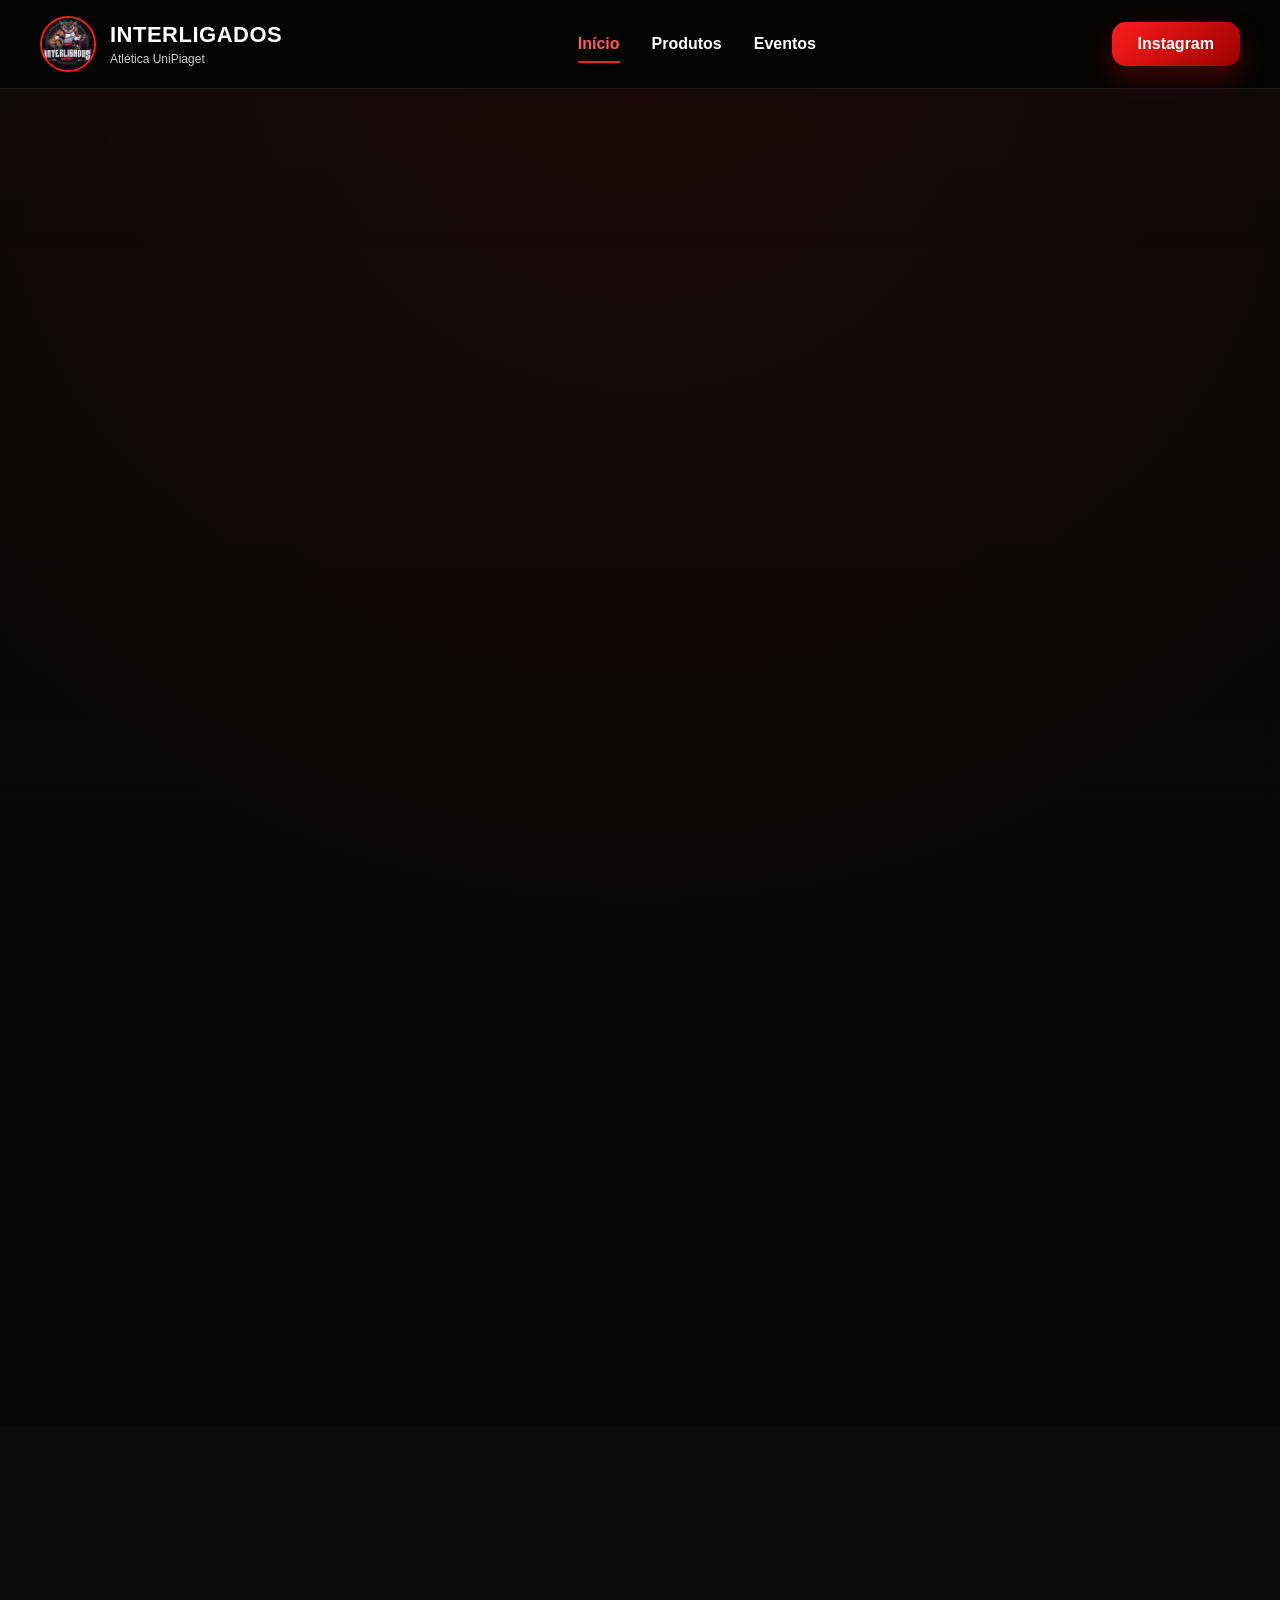
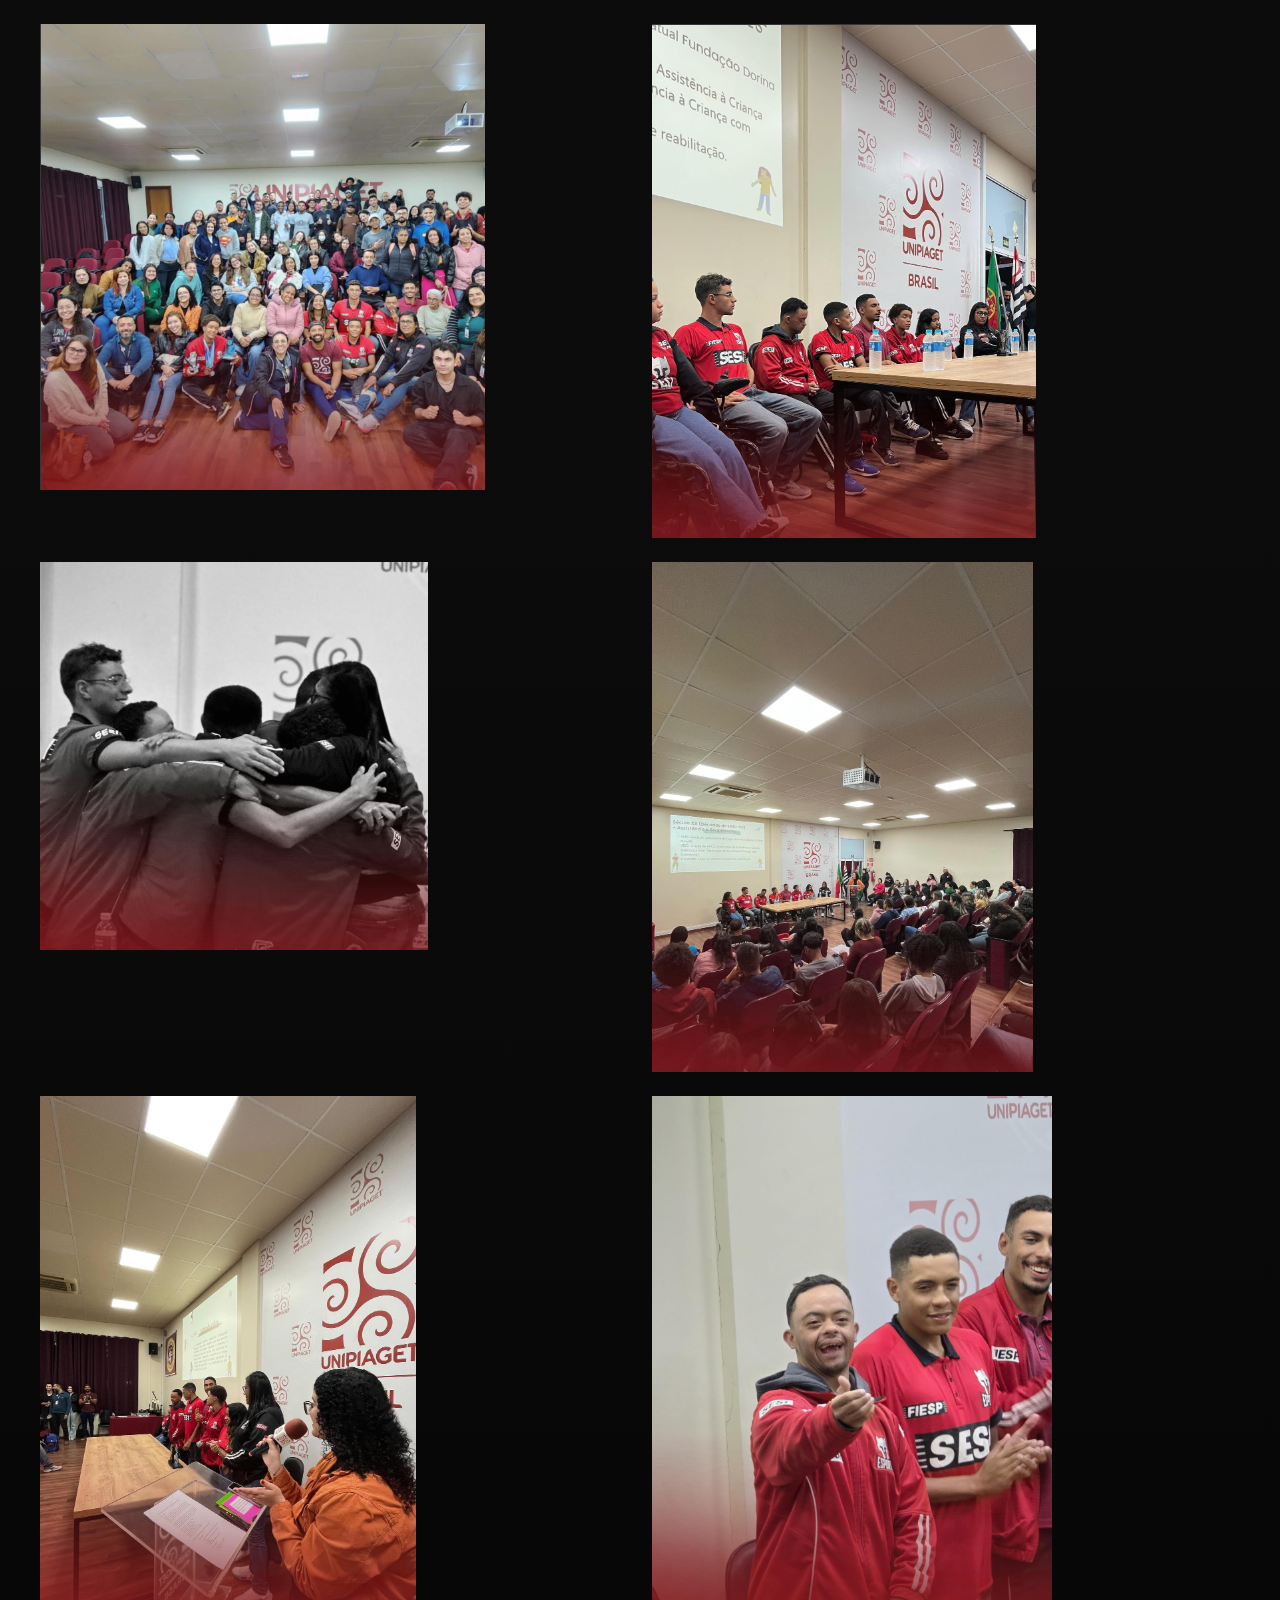
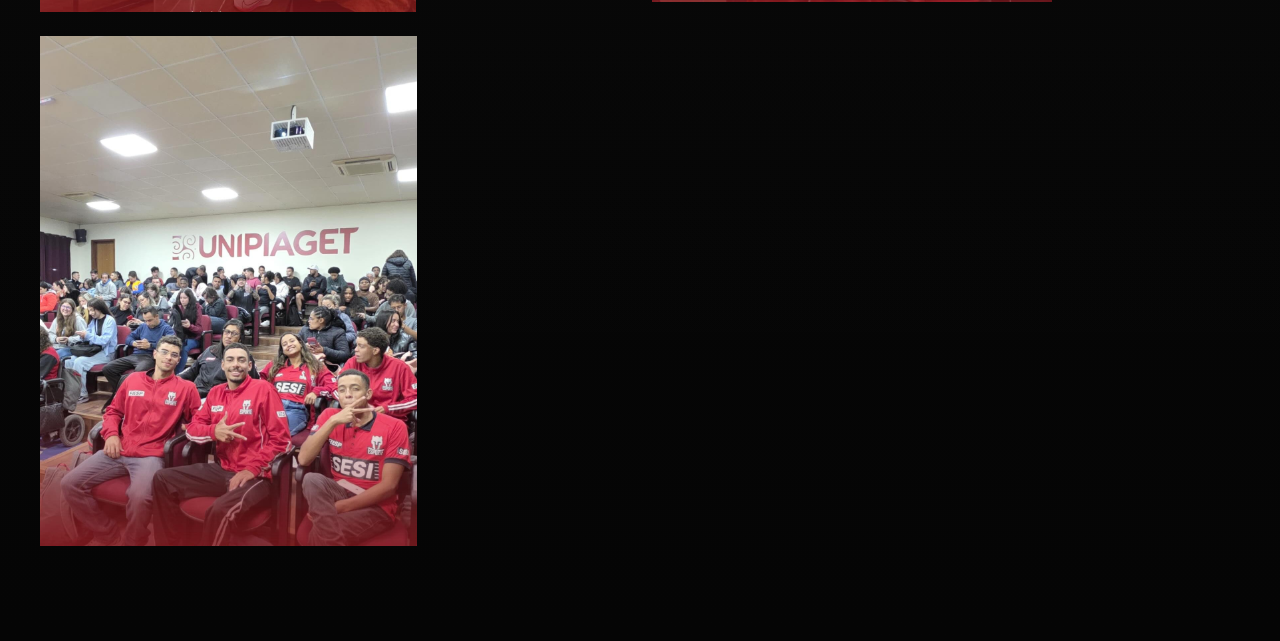
==== commit 790fef63: "Restaurando site antes da quebra" ====
--- a/index.html
+++ b/index.html
@@ -32,471 +32,76 @@
 
 <main>
 
-  <section class="hero home-hero">
-    <div class="hero-overlay"></div>
-    <div class="container hero-content reveal">
-      <span class="kicker">ATLÉTICA UNIVERSITÁRIA</span>
-      <h1>Energia, identidade e conexão dentro e fora da faculdade</h1>
-      <p>
-        A Interligados representa a força dos alunos da UniPiaget através de produtos,
-        eventos, campanhas e experiências que fortalecem a vivência universitária.
-      </p>
+<section class="section section-alt">
+  <div class="container">
+    <div class="section-heading reveal">
+      <span class="kicker">PRODUTOS</span>
+      <h2>Destaques da Loja</h2>
+    </div>
 
-      <div class="hero-actions">
-        <a href="produtos.html" class="btn btn-primary">Ver produtos</a>
-        <a href="eventos.html" class="btn btn-secondary">Ver eventos</a>
-      </div>
+    <div class="highlight-grid">
+
+      <article class="highlight-card reveal">
+        <div class="highlight-image">
+          <img src="assets/produto1.jpeg" alt="Caneca Preta">
+        </div>
+        <div class="highlight-body">
+          <h3>Caneca Preta</h3>
+          <p>Modelo oficial com identidade forte da atlética.</p>
+        </div>
+      </article>
+
+      <article class="highlight-card reveal">
+        <div class="highlight-image">
+          <img src="assets/produto2.jpeg" alt="Caneca Vermelha">
+        </div>
+        <div class="highlight-body">
+          <h3>Caneca Vermelha</h3>
+          <p>Modelo oficial com presença e atitude.</p>
+        </div>
+      </article>
+
+      <article class="highlight-card reveal">
+        <div class="highlight-image">
+          <img src="assets/produto4.png" alt="Camisas Interligados">
+        </div>
+        <div class="highlight-body">
+          <h3>Camisas Interligados</h3>
+          <p>Visual forte para representar a atlética.</p>
+        </div>
+      </article>
+
     </div>
-  </section>
 
-  <section class="stats-strip">
-    <div class="container">
-      <div class="stats-grid reveal">
-        <article class="stat-card">
-          <h3>+100%</h3>
-          <p>Energia em cada ação</p>
-        </article>
+    <div class="section-action reveal">
+      <a href="produtos.html" class="btn btn-primary">Abrir catálogo completo</a>
+    </div>
+  </div>
+</section>
 
-        <article class="stat-card">
-          <h3>Produtos</h3>
-          <p>Identidade oficial da atlética</p>
-        </article>
+<section class="section section-alt">
+  <div class="container">
 
-        <article class="stat-card">
-          <h3>Eventos</h3>
-          <p>Experiências marcantes para os alunos</p>
-        </article>
+    <div class="section-heading reveal">
+      <h2>Vozes da Inclusão</h2>
+    </div>
 
-        <article class="stat-card">
-          <h3>União</h3>
-          <p>Conexão real entre faculdade e estudantes</p>
-        </article>
-      </div>
+    <div class="highlight-grid">
+
+      <img src="assets/inclusao1.png">
+      <img src="assets/inclusao2.png">
+      <img src="assets/inclusao3.png">
+      <img src="assets/inclusao4.png">
+      <img src="assets/inclusao5.png">
+      <img src="assets/inclusao6.png">
+      <img src="assets/inclusao7.png">
+
     </div>
-  </section>
 
-  <section class="section">
-    <div class="container">
-      <div class="section-heading reveal">
-        <span class="kicker">QUEM SOMOS</span>
-        <h2>Sobre a Interligados</h2>
-        <p>
-          A Interligados é mais do que uma atlética. Somos uma comunidade universitária
-          que conecta alunos através da identidade da faculdade, da participação em eventos,
-          da convivência, da representação estudantil e da criação de momentos marcantes.
-        </p>
-      </div>
-
-      <div class="info-grid">
-        <article class="info-card reveal">
-          <h3>Presença</h3>
-          <p>Levamos identidade universitária para dentro e fora da faculdade.</p>
-        </article>
-
-        <article class="info-card reveal">
-          <h3>Conexão</h3>
-          <p>Fortalecemos o sentimento de pertencimento entre os alunos.</p>
-        </article>
-
-        <article class="info-card reveal">
-          <h3>Vivência</h3>
-          <p>Transformamos momentos acadêmicos em experiências marcantes.</p>
-        </article>
-      </div>
-    </div>
-  </section>
-
-  <section class="section section-alt">
-    <div class="container">
-      <div class="section-heading reveal">
-        <span class="kicker">PRODUTOS</span>
-        <h2>Destaques da Loja</h2>
-      </div>
-
-      <div class="highlight-grid">
-        <article class="highlight-card reveal">
-          <div class="highlight-image">
-            <img src="assets/produto1.jpeg" alt="Caneca Preta Interligados">
-          </div>
-          <div class="highlight-body">
-            <h3>Canecas Interligados</h3>
-            <p>Modelo oficial com identidade forte da atlética.</p>
-          </div>
-        </article>
-
-        <article class="highlight-card reveal">
-          <div class="highlight-image">
-            <img src="assets/produto2.jpeg" alt="Caneca Vermelha Interligados">
-          </div>
-          <div class="highlight-body">
-            <h3>Caneca Vermelha</h3>
-            <p>Modelo oficial com presença, atitude e identidade universitária.</p>
-          </div>
-        </article>
-
-        <article class="highlight-card reveal">
-          <div class="highlight-image">
-            <img src="assets/produto4.png" alt="Camisas Interligados">
-          </div>
-          <div class="highlight-body">
-            <h3>Camisas Interligados</h3>
-            <p>Visual forte para representar a atlética com orgulho.</p>
-          </div>
-        </article>
-      </div>
-
-      <div class="section-action reveal">
-        <a href="produtos.html" class="btn btn-primary">Abrir catálogo completo</a>
-      </div>
-    </div>
-  </section>
-
-  <section class="section">
-    <div class="container">
-      <div class="section-heading reveal">
-        <span class="kicker">EVENTOS</span>
-        <h2>Vivências que marcam</h2>
-      </div>
-
-      <div class="feature-grid">
-        <article class="feature-card reveal">
-          <div class="feature-line"></div>
-          <h3>Campanhas de conscientização</h3>
-          <p>Espaços de fala, acolhimento e reflexão sobre temas importantes para a comunidade.</p>
-        </article>
-
-        <article class="feature-card reveal">
-          <div class="feature-line"></div>
-          <h3>Momentos universitários</h3>
-          <p>Ações, encontros e experiências que fortalecem a conexão entre os alunos.</p>
-        </article>
-
-        <article class="feature-card reveal">
-          <div class="feature-line"></div>
-          <h3>Registros especiais</h3>
-          <p>Memórias que mostram a força da Interligados dentro e fora da UniPiaget.</p>
-        </article>
-      </div>
-
-      <div class="section-action reveal">
-        <a href="eventos.html" class="btn btn-secondary">Ver página de eventos</a>
-      </div>
-    </div>
-  </section>
-
-  <section class="section section-alt">
-    <div class="container">
-      <div class="section-heading reveal">
-        <span class="kicker">VOZES DA INCLUSÃO</span>
-        <h2>Um encontro para inspirar e transformar 🦉✨</h2>
-        <p>
-          Hoje, dia 23 de setembro, a Diretoria de Diversidade da Atlética Interligados UniPiaget
-          promoveu um encontro inspirador e emocionante com o tema “Vozes da Inclusão:
-          Relatos sobre Educar, Lutar e Vencer”, contando com a participação dos paratletas
-          de natação do SESI Suzano.
-        </p>
-        <p>
-          Foi um momento de aprendizagem e reflexão, onde entendemos ainda mais a importância
-          de exercer a cidadania, nos tornarmos profissionais mais humanos e, acima de tudo,
-          combatermos o capacitismo em nossa sociedade.
-        </p>
-        <p>
-          Nosso agradecimento especial vai para todos os membros da Atlética Interligados que
-          tornaram esse encontro possível.
-        </p>
-      </div>
-
-      <div class="highlight-grid">
-        <article class="highlight-card reveal">
-          <div class="highlight-image">
-            <img src="assets/inclusao1.png" alt="Vozes da Inclusão 1">
-          </div>
-          <div class="highlight-body">
-            <h3>Vozes da Inclusão</h3>
-            <p>Encontro com paratletas do SESI Suzano.</p>
-          </div>
-        </article>
-
-        <article class="highlight-card reveal">
-          <div class="highlight-image">
-            <img src="assets/inclusao2.png" alt="Vozes da Inclusão 2">
-          </div>
-          <div class="highlight-body">
-            <h3>Educar</h3>
-            <p>Reflexão sobre aprendizagem, respeito e cidadania.</p>
-          </div>
-        </article>
-
-        <article class="highlight-card reveal">
-          <div class="highlight-image">
-            <img src="assets/inclusao3.png" alt="Vozes da Inclusão 3">
-          </div>
-          <div class="highlight-body">
-            <h3>Lutar</h3>
-            <p>Combate ao capacitismo e valorização da inclusão.</p>
-          </div>
-        </article>
-
-        <article class="highlight-card reveal">
-          <div class="highlight-image">
-            <img src="assets/inclusao4.png" alt="Vozes da Inclusão 4">
-          </div>
-          <div class="highlight-body">
-            <h3>Vencer</h3>
-            <p>Histórias que inspiram força, superação e transformação.</p>
-          </div>
-        </article>
-
-        <article class="highlight-card reveal">
-          <div class="highlight-image">
-            <img src="assets/inclusao5.png" alt="Vozes da Inclusão 5">
-          </div>
-          <div class="highlight-body">
-            <h3>Humanidade</h3>
-            <p>Um momento para formar profissionais mais conscientes.</p>
-          </div>
-        </article>
-
-        <article class="highlight-card reveal">
-          <div class="highlight-image">
-            <img src="assets/inclusao6.png" alt="Vozes da Inclusão 6">
-          </div>
-          <div class="highlight-body">
-            <h3>Conscientização</h3>
-            <p>Espaço de fala, escuta e transformação social.</p>
-          </div>
-        </article>
-
-        <article class="highlight-card reveal">
-          <div class="highlight-image">
-            <img src="assets/inclusao7.png" alt="Vozes da Inclusão 7">
-          </div>
-          <div class="highlight-body">
-            <h3>Interligados</h3>
-            <p>Atlética Interligados promovendo impacto dentro da UniPiaget.</p>
-          </div>
-        </article>
-      </div>
-
-      <div class="section-action reveal">
-        <a href="eventos.html" class="btn btn-primary">Ver todos os eventos</a>
-      </div>
-    </div>
-  </section>
-
-  <section class="section section-alt team-section">
-    <div class="container">
-      <div class="section-heading reveal">
-        <span class="kicker">EQUIPE</span>
-        <h2>Nossos Membros</h2>
-        <p>Conheça quem movimenta a Interligados em cada frente da atlética.</p>
-      </div>
-
-      <div class="team-group reveal">
-        <div class="team-label">Presidência</div>
-        <div class="team-grid team-grid-2">
-          <article class="member-card featured-president">
-            <img src="assets/membro4.jpeg" alt="Gabriel Morgado">
-            <h3>Gabriel Morgado</h3>
-            <p>Presidente da Atlética</p>
-          </article>
-
-          <article class="member-card featured-vice">
-            <img src="assets/membro10.jpeg" alt="Giovanna Gigi">
-            <h3>Giovanna (Gigi)</h3>
-            <p>Vice-Presidente</p>
-          </article>
-        </div>
-      </div>
-
-      <div class="team-group reveal">
-        <div class="team-label">Diretoria</div>
-        <div class="team-grid team-grid-3">
-          <article class="member-card featured-director">
-            <img src="assets/membro21.jpeg" alt="Andrey">
-            <h3>Andrey</h3>
-            <p>Diretor de Eventos</p>
-          </article>
-
-          <article class="member-card featured-director">
-            <img src="assets/membro17.jpeg" alt="Nessa">
-            <h3>Nessa</h3>
-            <p>Diretora de Diversidade</p>
-          </article>
-
-          <article class="member-card featured-director">
-            <img src="assets/membro8.jpeg" alt="Fernanda Fefa">
-            <h3>Fernanda (Fefa)</h3>
-            <p>Diretora de Torcida e Patrimônio</p>
-          </article>
-        </div>
-      </div>
-
-      <div class="team-group reveal">
-        <div class="team-label">Secretaria</div>
-        <div class="team-grid team-grid-2">
-          <article class="member-card">
-            <img src="assets/membro9.jpeg" alt="Mel">
-            <h3>Mel</h3>
-            <p>Primeira Secretária</p>
-          </article>
-
-          <article class="member-card">
-            <img src="assets/membro6.jpeg" alt="Ceglauskis">
-            <h3>Ceglauskis</h3>
-            <p>Segundo Secretário</p>
-          </article>
-        </div>
-      </div>
-
-      <div class="team-group reveal">
-        <div class="team-label">Coordenação</div>
-        <div class="team-grid team-grid-4">
-          <article class="member-card">
-            <img src="assets/membro2.jpeg" alt="Sabrina Spacacheri">
-            <h3>Sabrina Spacacheri</h3>
-            <p>Coordenadora de Eventos</p>
-          </article>
-
-          <article class="member-card">
-            <img src="assets/membro11.jpeg" alt="Luiz Martins">
-            <h3>Luiz Martins</h3>
-            <p>Coordenador Auxiliar de Eventos</p>
-          </article>
-
-          <article class="member-card">
-            <img src="assets/membro13.jpeg" alt="Eduarda">
-            <h3>Eduarda</h3>
-            <p>Coordenadora Auxiliar de Eventos</p>
-          </article>
-
-          <article class="member-card">
-            <img src="assets/membro12.jpeg" alt="Livia">
-            <h3>Livia</h3>
-            <p>Coordenadora de Esportes</p>
-          </article>
-
-          <article class="member-card">
-            <img src="assets/membro20.jpeg" alt="Clara">
-            <h3>Clara</h3>
-            <p>Coordenadora de Esportes</p>
-          </article>
-
-          <article class="member-card">
-            <img src="assets/membro15.jpeg" alt="Vinicin">
-            <h3>Vinicin</h3>
-            <p>Coordenador de Comunicação</p>
-          </article>
-
-          <article class="member-card">
-            <img src="assets/membro18.jpeg" alt="Thay Gonçalves">
-            <h3>Thay Gonçalves</h3>
-            <p>Coordenadora de Diversidade</p>
-          </article>
-
-          <article class="member-card">
-            <img src="assets/membro7.jpeg" alt="Robson Almeida">
-            <h3>Robson Almeida</h3>
-            <p>Coordenador</p>
-          </article>
-        </div>
-      </div>
-
-      <div class="team-group reveal">
-        <div class="team-label">Auxiliares</div>
-        <div class="team-grid team-grid-2">
-          <article class="member-card">
-            <img src="assets/membro16.jpeg" alt="Juu">
-            <h3>Juu</h3>
-            <p>Auxiliar de Eventos</p>
-          </article>
-
-          <article class="member-card">
-            <img src="assets/membro19.jpeg" alt="Vali">
-            <h3>Vali</h3>
-            <p>Auxiliar de Eventos</p>
-          </article>
-        </div>
-      </div>
-
-      <div class="team-group reveal">
-        <div class="team-label">Torcida & Apoio</div>
-        <div class="team-grid team-grid-4">
-          <article class="member-card">
-            <img src="assets/membro3.jpeg" alt="Marcus Rodrigues">
-            <h3>Marcus Rodrigues</h3>
-            <p>Segundo Tesoureiro</p>
-          </article>
-
-          <article class="member-card">
-            <img src="assets/membro14.jpeg" alt="Nay">
-            <h3>Nay</h3>
-            <p>Conselheira Fiscal</p>
-          </article>
-
-          <article class="member-card">
-            <img src="assets/membro1.jpeg" alt="Wellington">
-            <h3>Wellington</h3>
-            <p>Responsável pela Torcida e Patrimônio</p>
-          </article>
-
-          <article class="member-card">
-            <img src="assets/membro5.jpeg" alt="Daniela Profiro">
-            <h3>Daniela Profiro</h3>
-            <p>Membro da Atlética</p>
-          </article>
-
-          <article class="member-card">
-            <img src="assets/membro23.jpeg" alt="JOTA">
-            <h3>JOTA</h3>
-            <p>Integrante da Torcida Organizada</p>
-          </article>
-
-          <article class="member-card">
-            <img src="assets/membro24.jpeg" alt="Pedro Paulo">
-            <h3>Pedro Paulo</h3>
-            <p>Integrante da Torcida Organizada</p>
-          </article>
-        </div>
-      </div>
-    </div>
-  </section>
-
-  <section class="impact-section">
-    <div class="container">
-      <div class="impact-box reveal">
-        <span class="kicker">INTERLIGADOS</span>
-        <h2>Mais do que uma atlética. Uma identidade.</h2>
-        <p>
-          Produtos, eventos, campanhas e pessoas que transformam a vivência universitária em algo marcante.
-        </p>
-      </div>
-    </div>
-  </section>
-
-  <section class="cta-section">
-    <div class="container">
-      <div class="cta-box reveal">
-        <span class="kicker">@interligados_unipiaget</span>
-        <h2>Acompanhe a Interligados no Instagram</h2>
-        <p>
-          Veja eventos, destaques, produtos, bastidores e tudo que movimenta a atlética.
-        </p>
-        <a href="https://www.instagram.com/interligados_unipiaget" target="_blank" class="btn btn-primary">
-          Acessar perfil
-        </a>
-      </div>
-    </div>
-  </section>
+  </div>
+</section>
 
 </main>
 
-<footer class="site-footer">
-  <div class="container">
-    <p>© 2026 Interligados - Atlética UniPiaget. Todos os direitos reservados.</p>
-  </div>
-</footer>
-
-<script src="script.js"></script>
 </body>
-</html>
+</html>
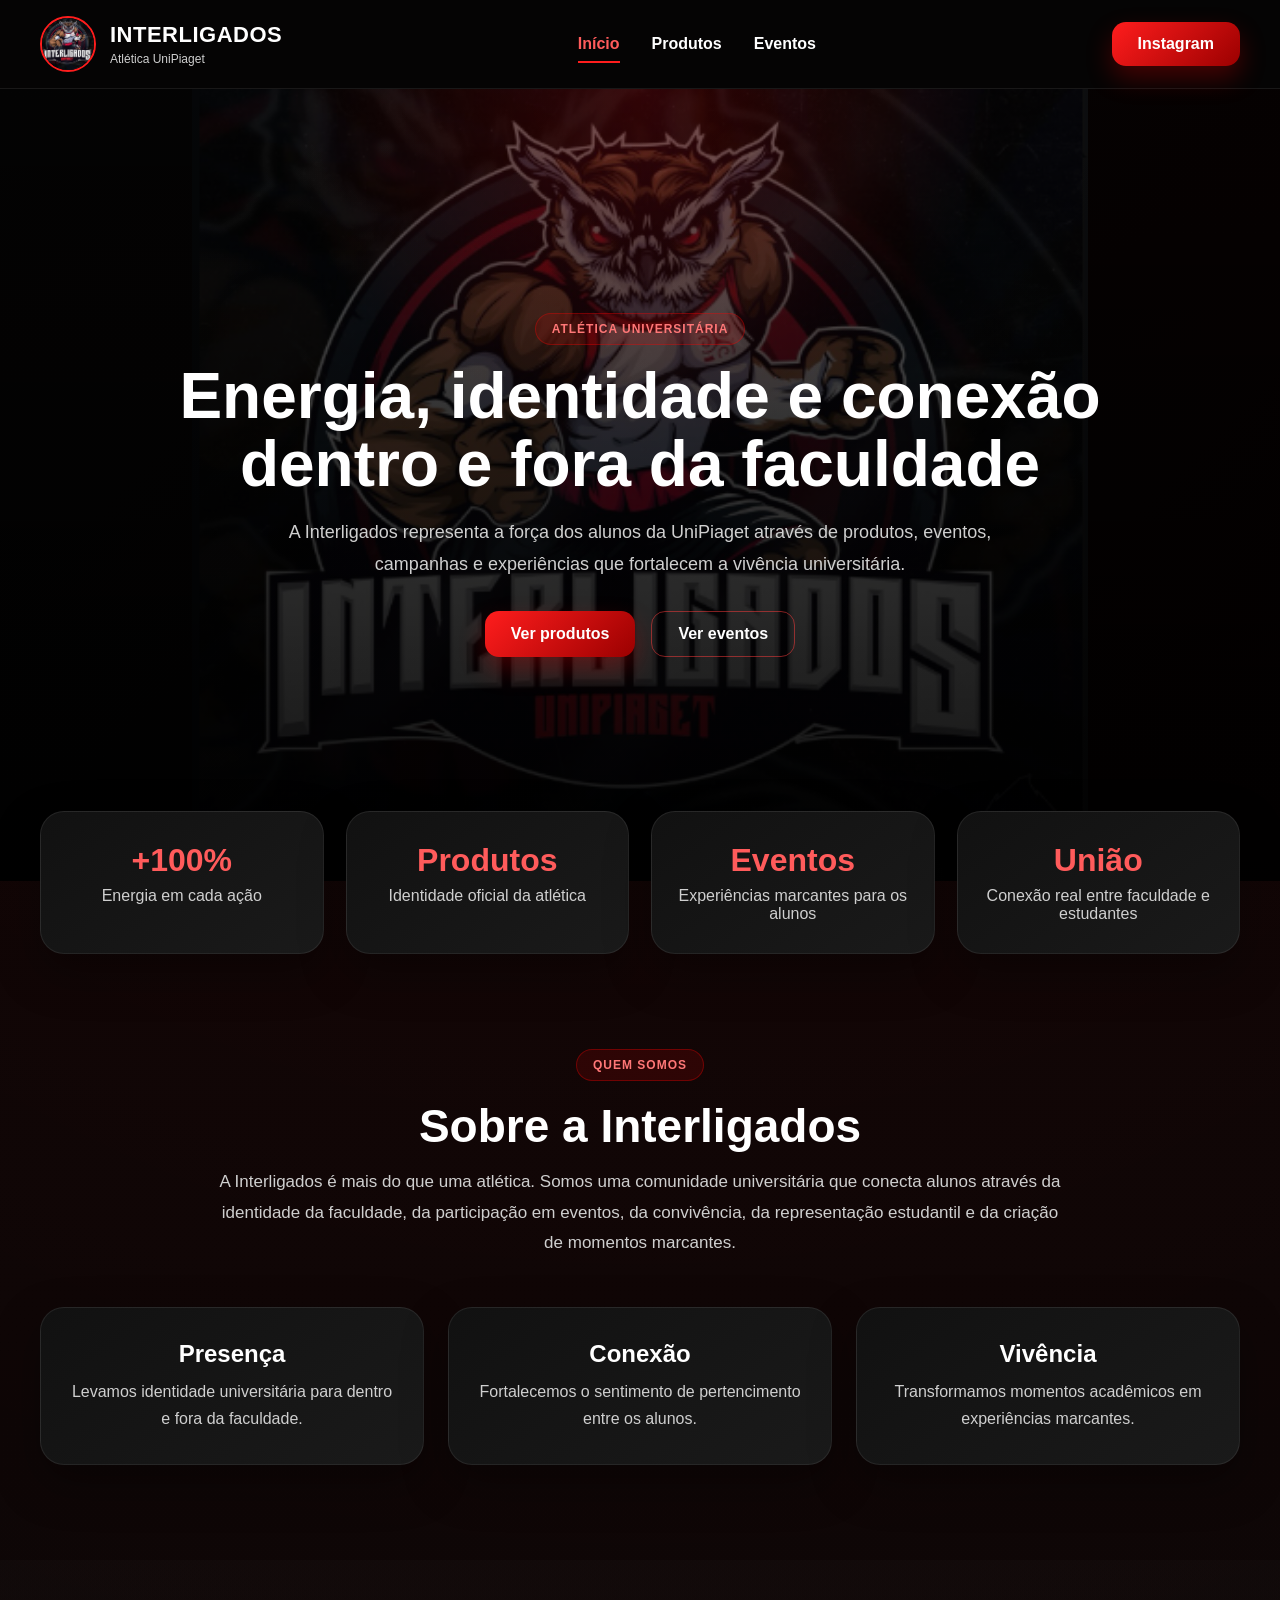
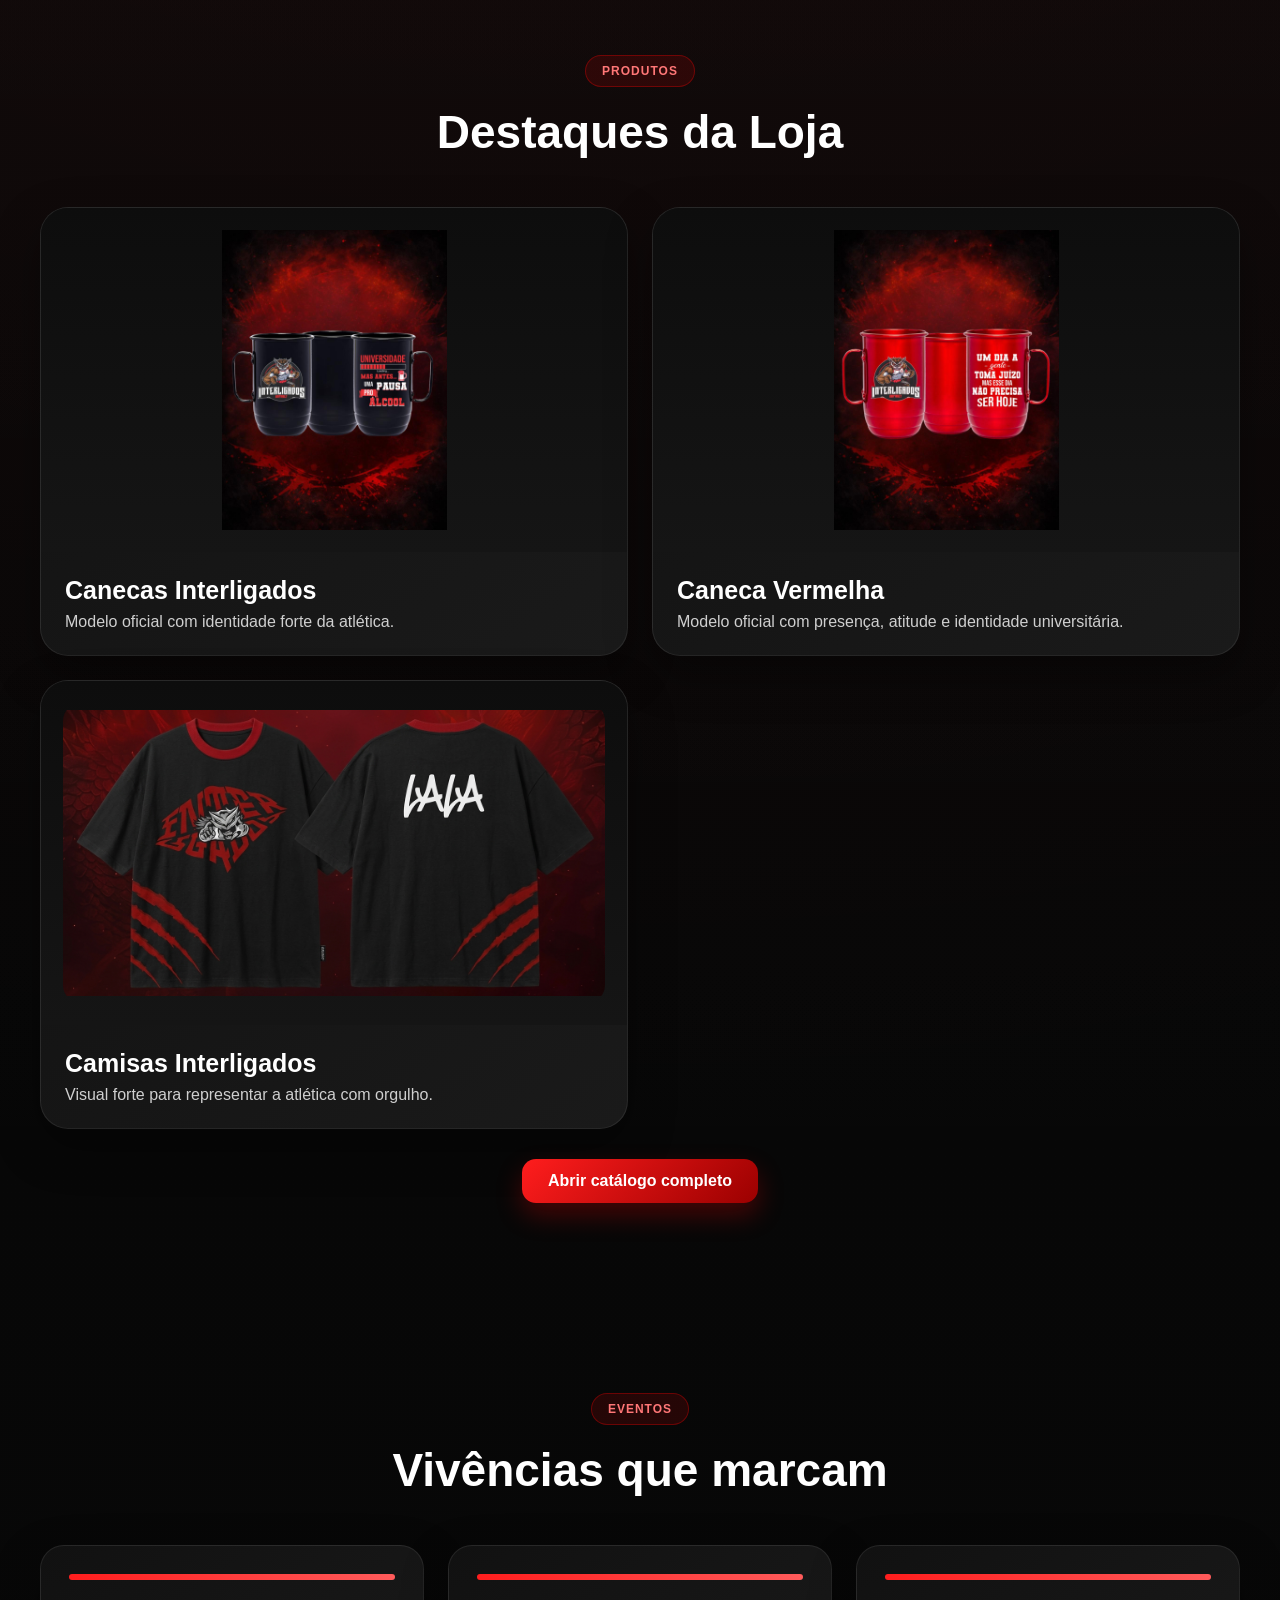
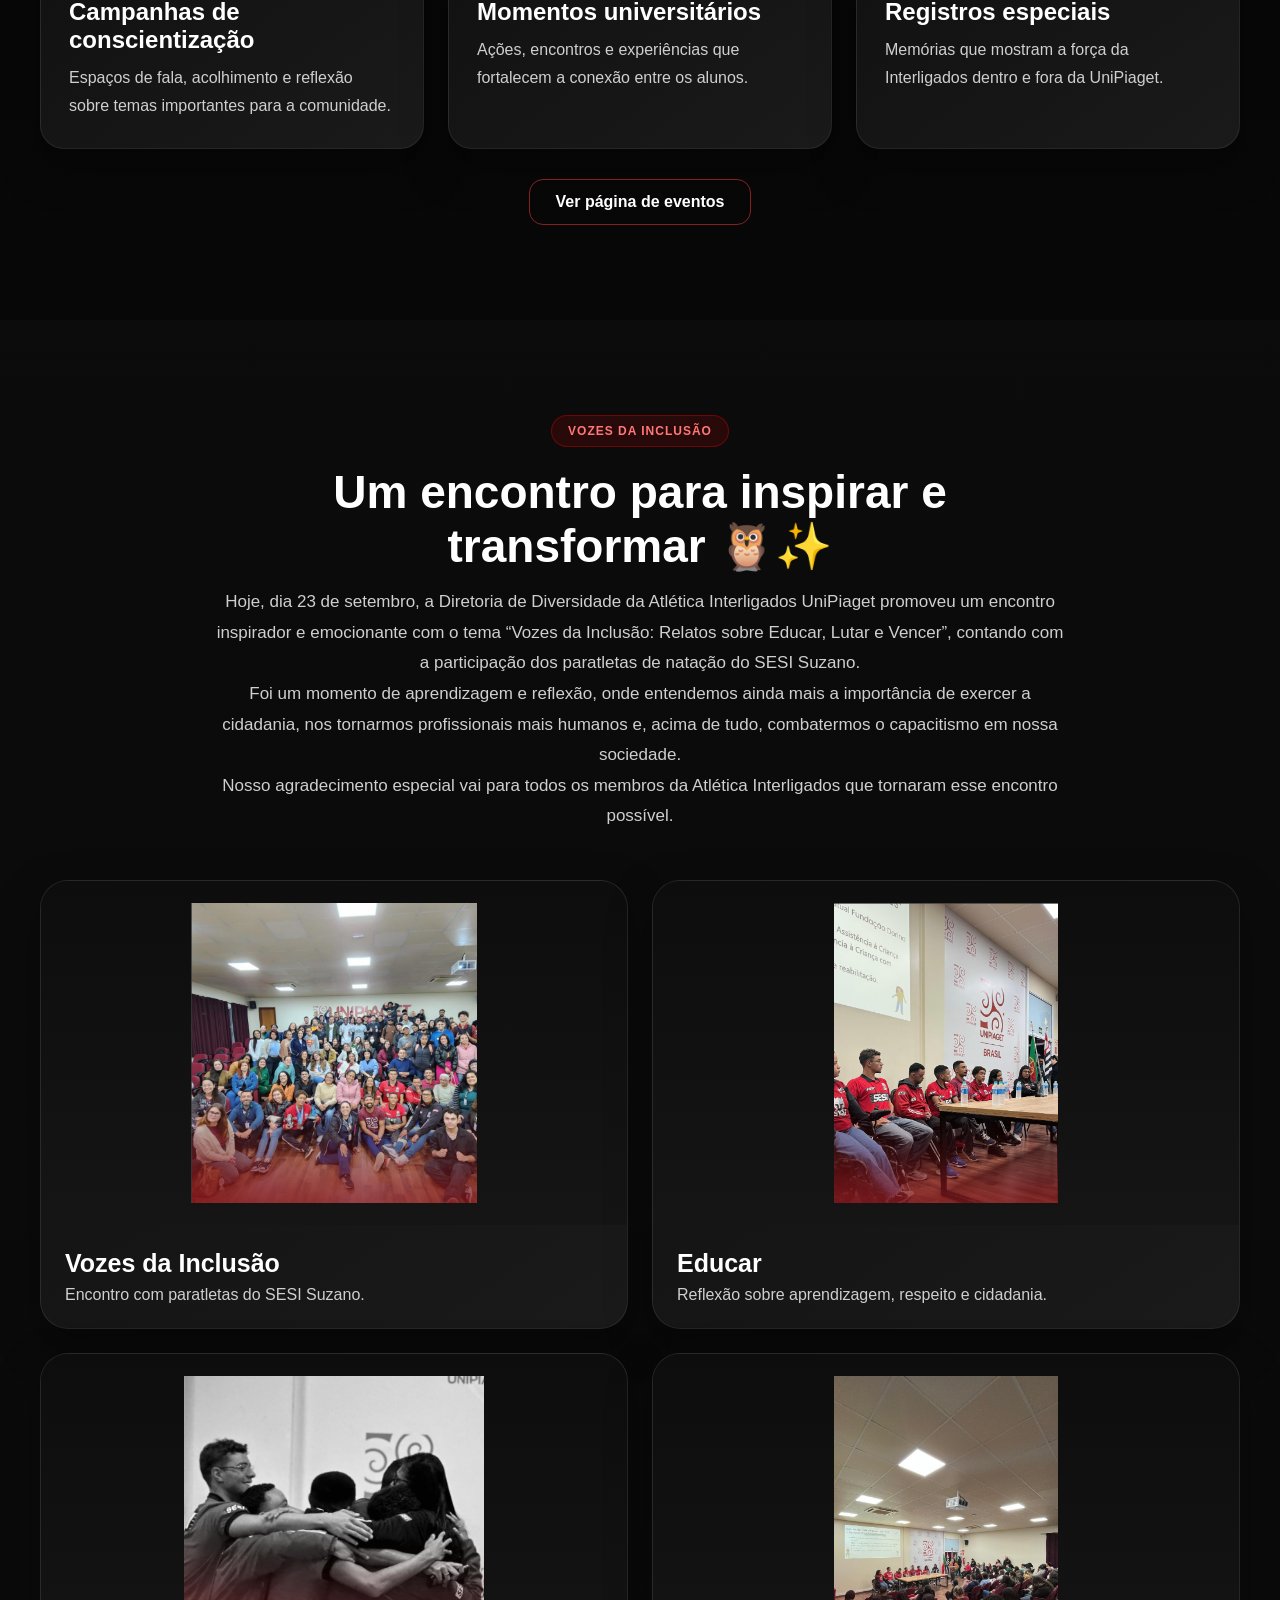
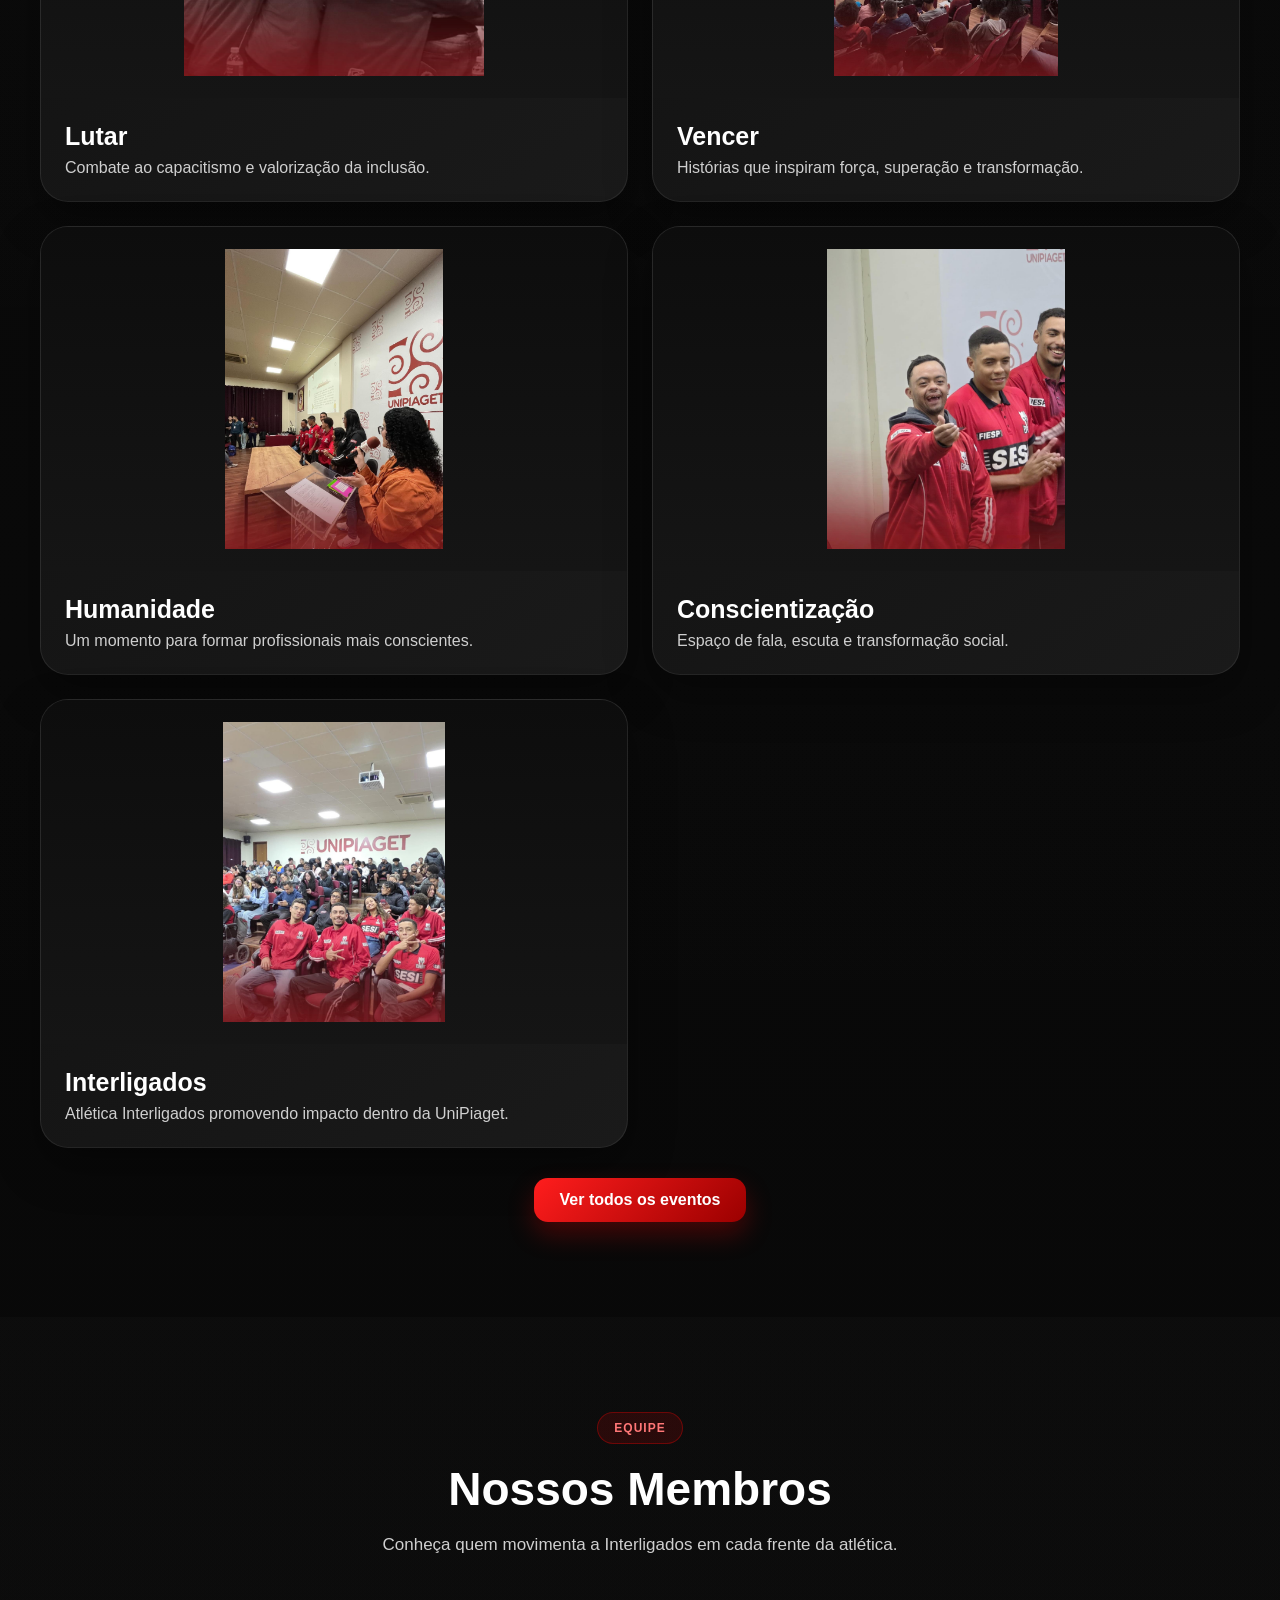
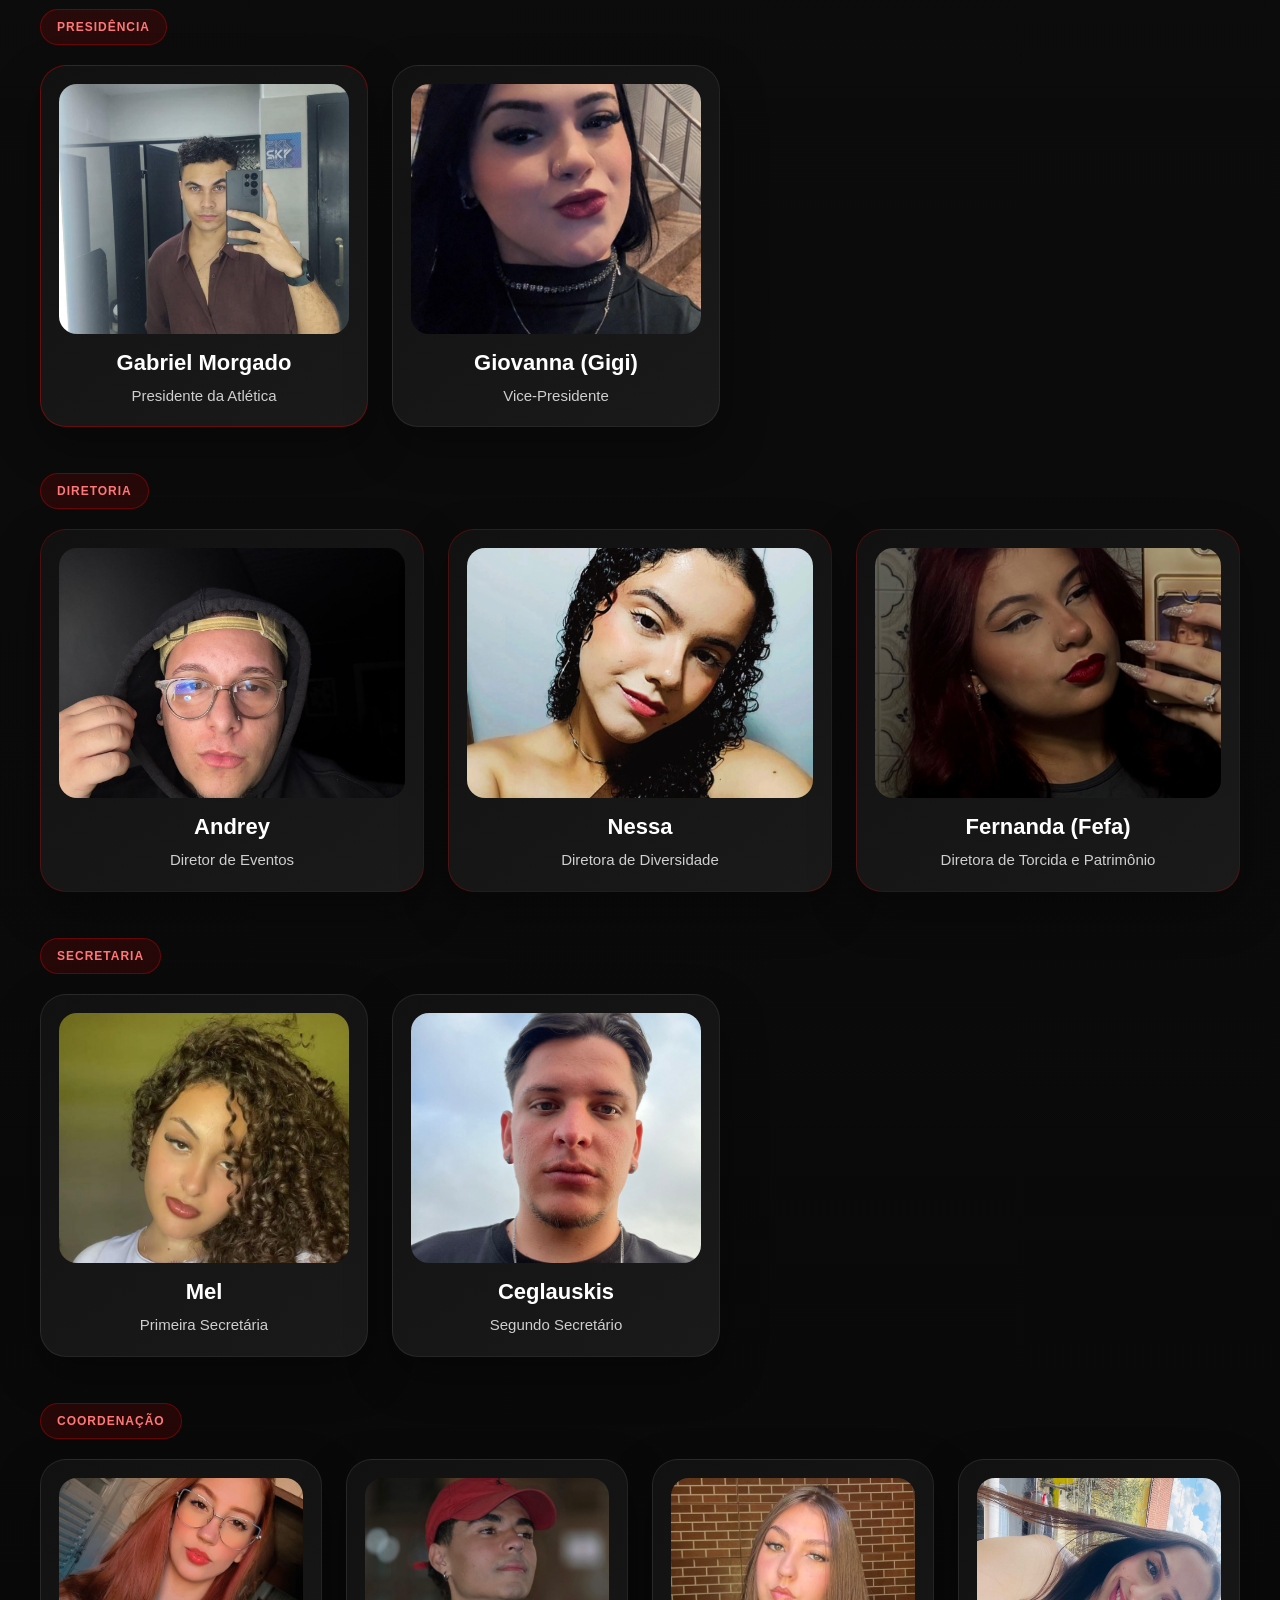
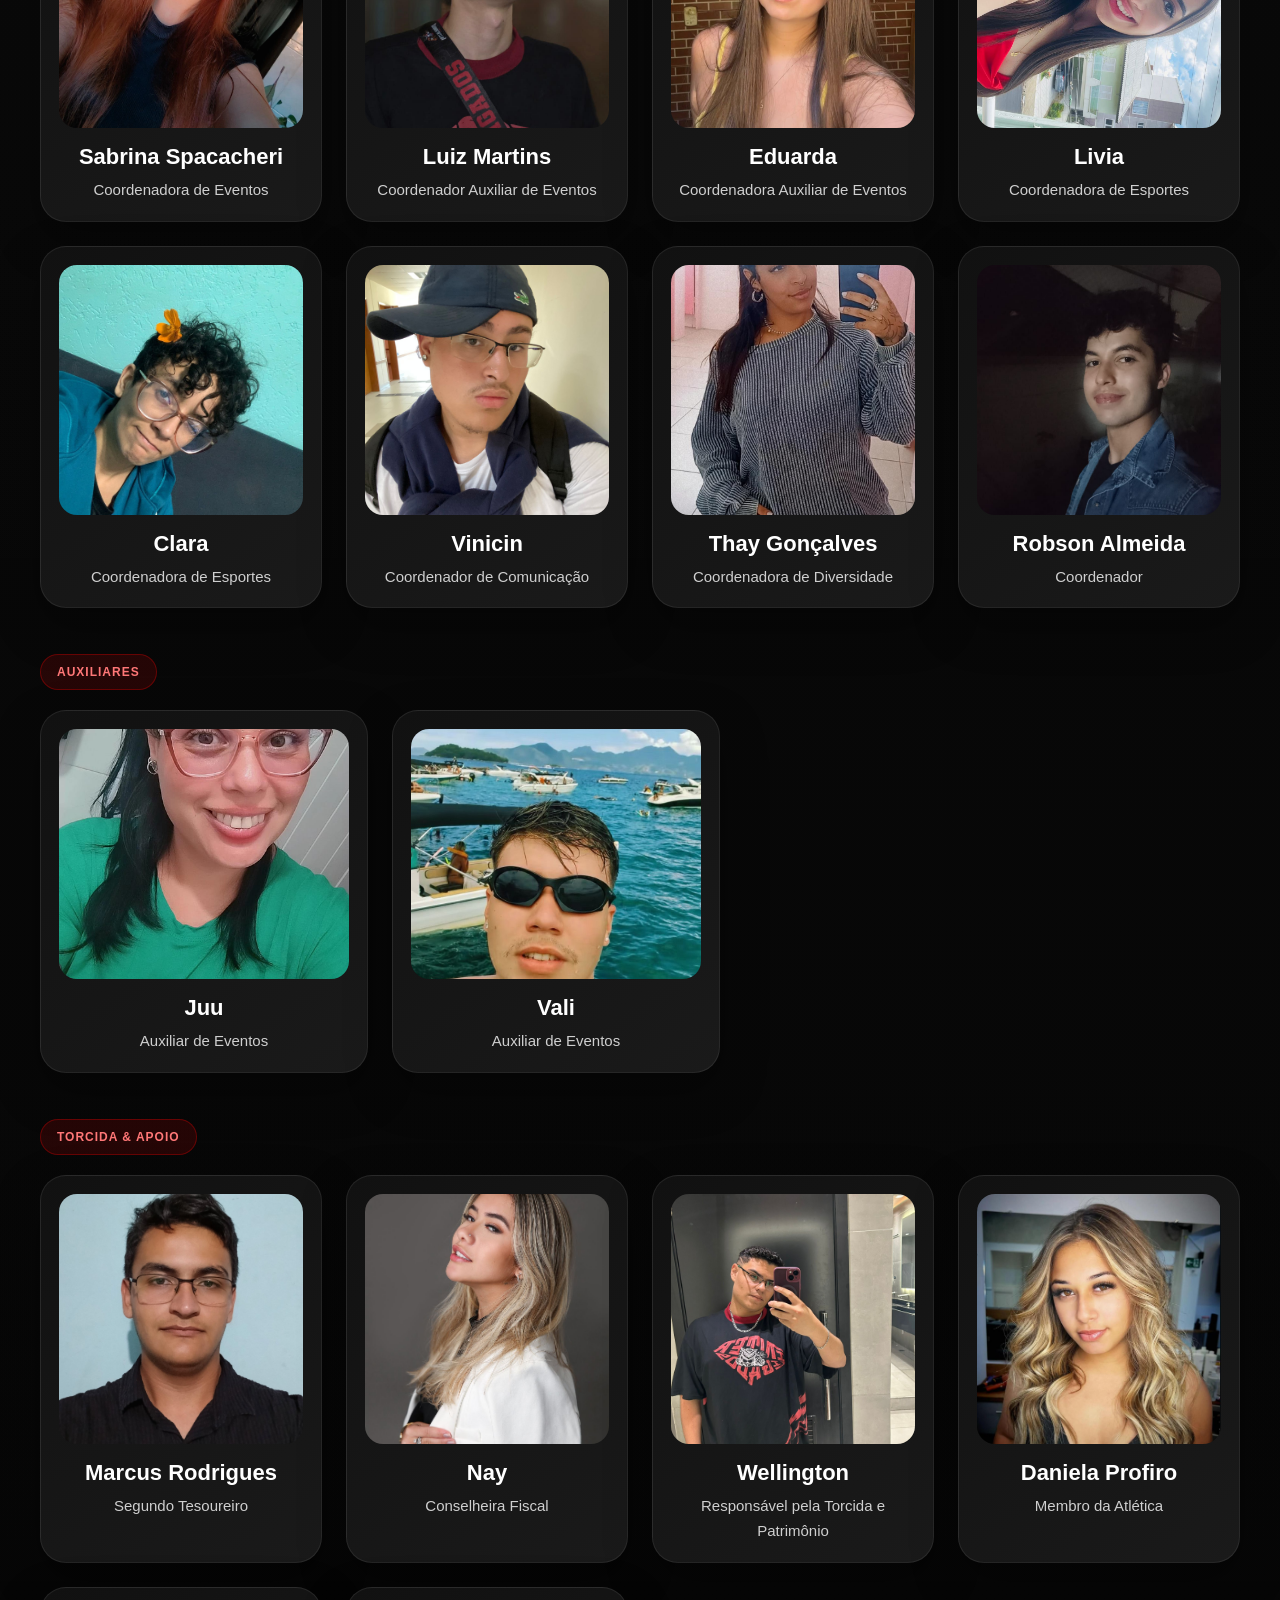
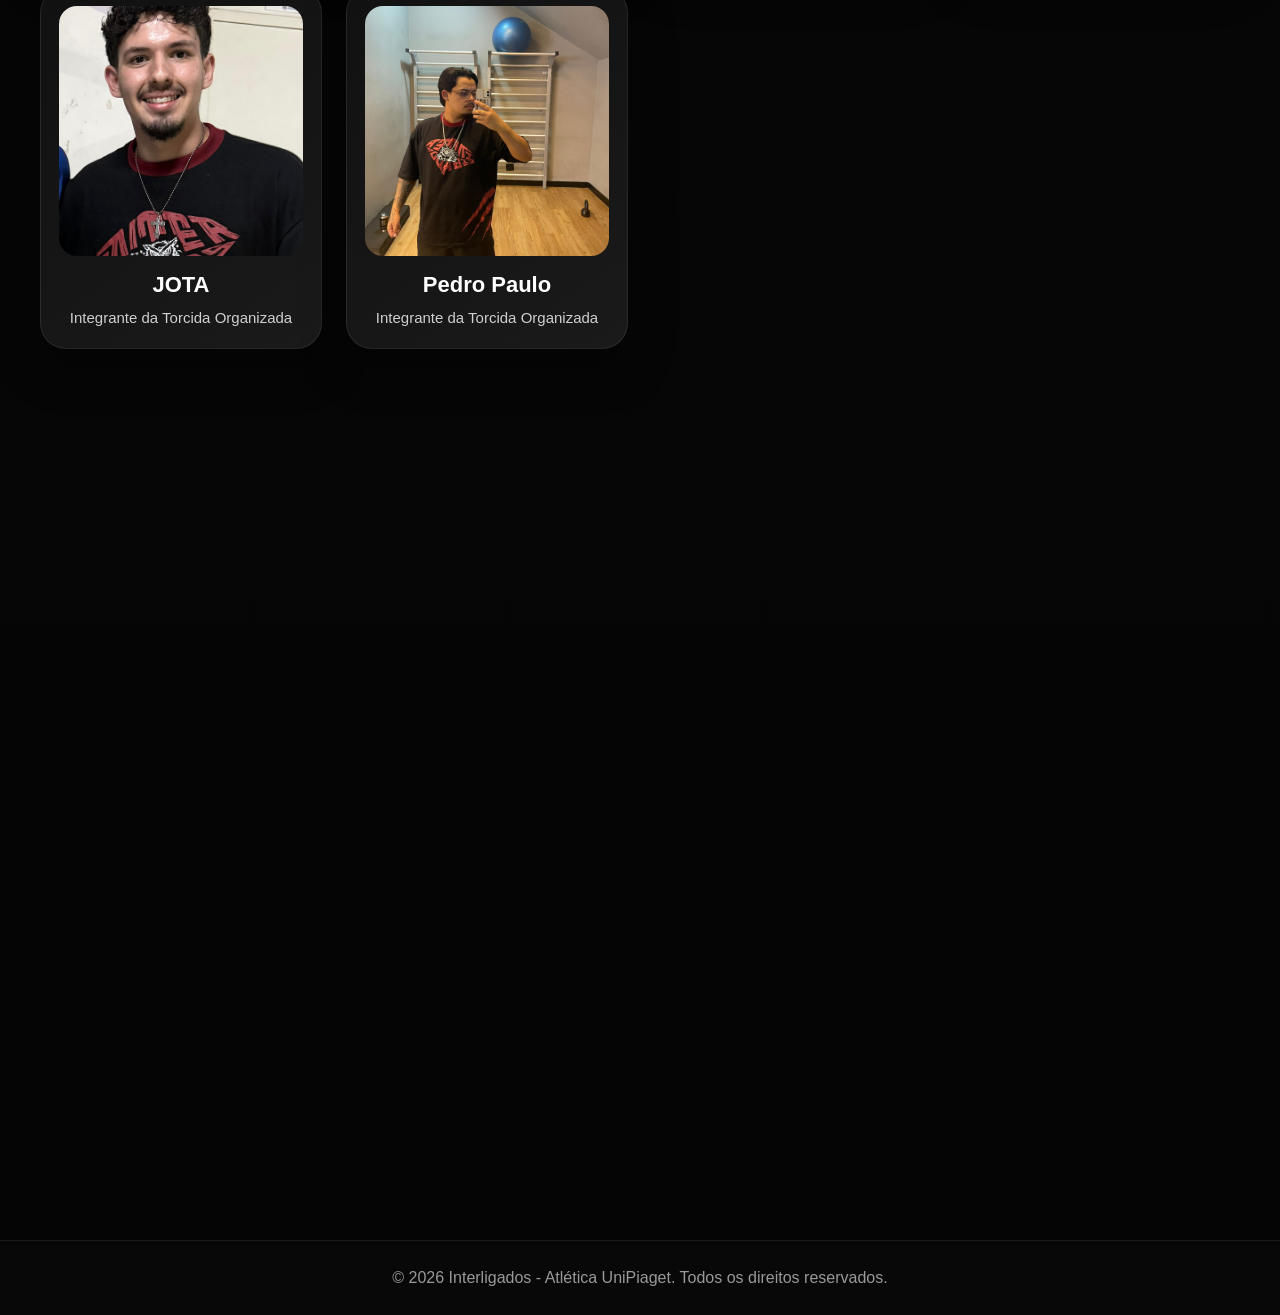
==== commit 30c2c0ee: "gljk" ====
--- a/index.html
+++ b/index.html
@@ -32,76 +32,471 @@
 
 <main>
 
-<section class="section section-alt">
+  <section class="hero home-hero">
+    <div class="hero-overlay"></div>
+    <div class="container hero-content reveal">
+      <span class="kicker">ATLÉTICA UNIVERSITÁRIA</span>
+      <h1>Energia, identidade e conexão dentro e fora da faculdade</h1>
+      <p>
+        A Interligados representa a força dos alunos da UniPiaget através de produtos,
+        eventos, campanhas e experiências que fortalecem a vivência universitária.
+      </p>
+
+      <div class="hero-actions">
+        <a href="produtos.html" class="btn btn-primary">Ver produtos</a>
+        <a href="eventos.html" class="btn btn-secondary">Ver eventos</a>
+      </div>
+    </div>
+  </section>
+
+  <section class="stats-strip">
+    <div class="container">
+      <div class="stats-grid reveal">
+        <article class="stat-card">
+          <h3>+100%</h3>
+          <p>Energia em cada ação</p>
+        </article>
+
+        <article class="stat-card">
+          <h3>Produtos</h3>
+          <p>Identidade oficial da atlética</p>
+        </article>
+
+        <article class="stat-card">
+          <h3>Eventos</h3>
+          <p>Experiências marcantes para os alunos</p>
+        </article>
+
+        <article class="stat-card">
+          <h3>União</h3>
+          <p>Conexão real entre faculdade e estudantes</p>
+        </article>
+      </div>
+    </div>
+  </section>
+
+  <section class="section">
+    <div class="container">
+      <div class="section-heading reveal">
+        <span class="kicker">QUEM SOMOS</span>
+        <h2>Sobre a Interligados</h2>
+        <p>
+          A Interligados é mais do que uma atlética. Somos uma comunidade universitária
+          que conecta alunos através da identidade da faculdade, da participação em eventos,
+          da convivência, da representação estudantil e da criação de momentos marcantes.
+        </p>
+      </div>
+
+      <div class="info-grid">
+        <article class="info-card reveal">
+          <h3>Presença</h3>
+          <p>Levamos identidade universitária para dentro e fora da faculdade.</p>
+        </article>
+
+        <article class="info-card reveal">
+          <h3>Conexão</h3>
+          <p>Fortalecemos o sentimento de pertencimento entre os alunos.</p>
+        </article>
+
+        <article class="info-card reveal">
+          <h3>Vivência</h3>
+          <p>Transformamos momentos acadêmicos em experiências marcantes.</p>
+        </article>
+      </div>
+    </div>
+  </section>
+
+  <section class="section section-alt">
+    <div class="container">
+      <div class="section-heading reveal">
+        <span class="kicker">PRODUTOS</span>
+        <h2>Destaques da Loja</h2>
+      </div>
+
+      <div class="highlight-grid">
+        <article class="highlight-card reveal">
+          <div class="highlight-image">
+            <img src="assets/produto1.jpeg" alt="Caneca Preta Interligados">
+          </div>
+          <div class="highlight-body">
+            <h3>Canecas Interligados</h3>
+            <p>Modelo oficial com identidade forte da atlética.</p>
+          </div>
+        </article>
+
+        <article class="highlight-card reveal">
+          <div class="highlight-image">
+            <img src="assets/produto2.jpeg" alt="Caneca Vermelha Interligados">
+          </div>
+          <div class="highlight-body">
+            <h3>Caneca Vermelha</h3>
+            <p>Modelo oficial com presença, atitude e identidade universitária.</p>
+          </div>
+        </article>
+
+        <article class="highlight-card reveal">
+          <div class="highlight-image">
+            <img src="assets/produto4.png" alt="Camisas Interligados">
+          </div>
+          <div class="highlight-body">
+            <h3>Camisas Interligados</h3>
+            <p>Visual forte para representar a atlética com orgulho.</p>
+          </div>
+        </article>
+      </div>
+
+      <div class="section-action reveal">
+        <a href="produtos.html" class="btn btn-primary">Abrir catálogo completo</a>
+      </div>
+    </div>
+  </section>
+
+  <section class="section">
+    <div class="container">
+      <div class="section-heading reveal">
+        <span class="kicker">EVENTOS</span>
+        <h2>Vivências que marcam</h2>
+      </div>
+
+      <div class="feature-grid">
+        <article class="feature-card reveal">
+          <div class="feature-line"></div>
+          <h3>Campanhas de conscientização</h3>
+          <p>Espaços de fala, acolhimento e reflexão sobre temas importantes para a comunidade.</p>
+        </article>
+
+        <article class="feature-card reveal">
+          <div class="feature-line"></div>
+          <h3>Momentos universitários</h3>
+          <p>Ações, encontros e experiências que fortalecem a conexão entre os alunos.</p>
+        </article>
+
+        <article class="feature-card reveal">
+          <div class="feature-line"></div>
+          <h3>Registros especiais</h3>
+          <p>Memórias que mostram a força da Interligados dentro e fora da UniPiaget.</p>
+        </article>
+      </div>
+
+      <div class="section-action reveal">
+        <a href="eventos.html" class="btn btn-secondary">Ver página de eventos</a>
+      </div>
+    </div>
+  </section>
+
+  <section class="section section-alt">
+    <div class="container">
+      <div class="section-heading reveal">
+        <span class="kicker">VOZES DA INCLUSÃO</span>
+        <h2>Um encontro para inspirar e transformar 🦉✨</h2>
+        <p>
+          Hoje, dia 23 de setembro, a Diretoria de Diversidade da Atlética Interligados UniPiaget
+          promoveu um encontro inspirador e emocionante com o tema “Vozes da Inclusão:
+          Relatos sobre Educar, Lutar e Vencer”, contando com a participação dos paratletas
+          de natação do SESI Suzano.
+        </p>
+        <p>
+          Foi um momento de aprendizagem e reflexão, onde entendemos ainda mais a importância
+          de exercer a cidadania, nos tornarmos profissionais mais humanos e, acima de tudo,
+          combatermos o capacitismo em nossa sociedade.
+        </p>
+        <p>
+          Nosso agradecimento especial vai para todos os membros da Atlética Interligados que
+          tornaram esse encontro possível.
+        </p>
+      </div>
+
+      <div class="highlight-grid">
+        <article class="highlight-card reveal">
+          <div class="highlight-image">
+            <img src="assets/inclusao1.png" alt="Vozes da Inclusão 1">
+          </div>
+          <div class="highlight-body">
+            <h3>Vozes da Inclusão</h3>
+            <p>Encontro com paratletas do SESI Suzano.</p>
+          </div>
+        </article>
+
+        <article class="highlight-card reveal">
+          <div class="highlight-image">
+            <img src="assets/inclusao2.png" alt="Vozes da Inclusão 2">
+          </div>
+          <div class="highlight-body">
+            <h3>Educar</h3>
+            <p>Reflexão sobre aprendizagem, respeito e cidadania.</p>
+          </div>
+        </article>
+
+        <article class="highlight-card reveal">
+          <div class="highlight-image">
+            <img src="assets/inclusao3.png" alt="Vozes da Inclusão 3">
+          </div>
+          <div class="highlight-body">
+            <h3>Lutar</h3>
+            <p>Combate ao capacitismo e valorização da inclusão.</p>
+          </div>
+        </article>
+
+        <article class="highlight-card reveal">
+          <div class="highlight-image">
+            <img src="assets/inclusao4.png" alt="Vozes da Inclusão 4">
+          </div>
+          <div class="highlight-body">
+            <h3>Vencer</h3>
+            <p>Histórias que inspiram força, superação e transformação.</p>
+          </div>
+        </article>
+
+        <article class="highlight-card reveal">
+          <div class="highlight-image">
+            <img src="assets/inclusao5.png" alt="Vozes da Inclusão 5">
+          </div>
+          <div class="highlight-body">
+            <h3>Humanidade</h3>
+            <p>Um momento para formar profissionais mais conscientes.</p>
+          </div>
+        </article>
+
+        <article class="highlight-card reveal">
+          <div class="highlight-image">
+            <img src="assets/inclusao6.png" alt="Vozes da Inclusão 6">
+          </div>
+          <div class="highlight-body">
+            <h3>Conscientização</h3>
+            <p>Espaço de fala, escuta e transformação social.</p>
+          </div>
+        </article>
+
+        <article class="highlight-card reveal">
+          <div class="highlight-image">
+            <img src="assets/inclusao7.png" alt="Vozes da Inclusão 7">
+          </div>
+          <div class="highlight-body">
+            <h3>Interligados</h3>
+            <p>Atlética Interligados promovendo impacto dentro da UniPiaget.</p>
+          </div>
+        </article>
+      </div>
+
+      <div class="section-action reveal">
+        <a href="eventos.html" class="btn btn-primary">Ver todos os eventos</a>
+      </div>
+    </div>
+  </section>
+
+  <section class="section section-alt team-section">
+    <div class="container">
+      <div class="section-heading reveal">
+        <span class="kicker">EQUIPE</span>
+        <h2>Nossos Membros</h2>
+        <p>Conheça quem movimenta a Interligados em cada frente da atlética.</p>
+      </div>
+
+      <div class="team-group reveal">
+        <div class="team-label">Presidência</div>
+        <div class="team-grid team-grid-2">
+          <article class="member-card featured-president">
+            <img src="assets/membro4.jpeg" alt="Gabriel Morgado">
+            <h3>Gabriel Morgado</h3>
+            <p>Presidente da Atlética</p>
+          </article>
+
+          <article class="member-card featured-vice">
+            <img src="assets/membro10.jpeg" alt="Giovanna Gigi">
+            <h3>Giovanna (Gigi)</h3>
+            <p>Vice-Presidente</p>
+          </article>
+        </div>
+      </div>
+
+      <div class="team-group reveal">
+        <div class="team-label">Diretoria</div>
+        <div class="team-grid team-grid-3">
+          <article class="member-card featured-director">
+            <img src="assets/membro21.jpeg" alt="Andrey">
+            <h3>Andrey</h3>
+            <p>Diretor de Eventos</p>
+          </article>
+
+          <article class="member-card featured-director">
+            <img src="assets/membro17.jpeg" alt="Nessa">
+            <h3>Nessa</h3>
+            <p>Diretora de Diversidade</p>
+          </article>
+
+          <article class="member-card featured-director">
+            <img src="assets/membro8.jpeg" alt="Fernanda Fefa">
+            <h3>Fernanda (Fefa)</h3>
+            <p>Diretora de Torcida e Patrimônio</p>
+          </article>
+        </div>
+      </div>
+
+      <div class="team-group reveal">
+        <div class="team-label">Secretaria</div>
+        <div class="team-grid team-grid-2">
+          <article class="member-card">
+            <img src="assets/membro9.jpeg" alt="Mel">
+            <h3>Mel</h3>
+            <p>Primeira Secretária</p>
+          </article>
+
+          <article class="member-card">
+            <img src="assets/membro6.jpeg" alt="Ceglauskis">
+            <h3>Ceglauskis</h3>
+            <p>Segundo Secretário</p>
+          </article>
+        </div>
+      </div>
+
+      <div class="team-group reveal">
+        <div class="team-label">Coordenação</div>
+        <div class="team-grid team-grid-4">
+          <article class="member-card">
+            <img src="assets/membro2.jpeg" alt="Sabrina Spacacheri">
+            <h3>Sabrina Spacacheri</h3>
+            <p>Coordenadora de Eventos</p>
+          </article>
+
+          <article class="member-card">
+            <img src="assets/membro11.jpeg" alt="Luiz Martins">
+            <h3>Luiz Martins</h3>
+            <p>Coordenador Auxiliar de Eventos</p>
+          </article>
+
+          <article class="member-card">
+            <img src="assets/membro13.jpeg" alt="Eduarda">
+            <h3>Eduarda</h3>
+            <p>Coordenadora Auxiliar de Eventos</p>
+          </article>
+
+          <article class="member-card">
+            <img src="assets/membro12.jpeg" alt="Livia">
+            <h3>Livia</h3>
+            <p>Coordenadora de Esportes</p>
+          </article>
+
+          <article class="member-card">
+            <img src="assets/membro20.jpeg" alt="Clara">
+            <h3>Clara</h3>
+            <p>Coordenadora de Esportes</p>
+          </article>
+
+          <article class="member-card">
+            <img src="assets/membro15.jpeg" alt="Vinicin">
+            <h3>Vinicin</h3>
+            <p>Coordenador de Comunicação</p>
+          </article>
+
+          <article class="member-card">
+            <img src="assets/membro18.jpeg" alt="Thay Gonçalves">
+            <h3>Thay Gonçalves</h3>
+            <p>Coordenadora de Diversidade</p>
+          </article>
+
+          <article class="member-card">
+            <img src="assets/membro7.jpeg" alt="Robson Almeida">
+            <h3>Robson Almeida</h3>
+            <p>Coordenador</p>
+          </article>
+        </div>
+      </div>
+
+      <div class="team-group reveal">
+        <div class="team-label">Auxiliares</div>
+        <div class="team-grid team-grid-2">
+          <article class="member-card">
+            <img src="assets/membro16.jpeg" alt="Juu">
+            <h3>Juu</h3>
+            <p>Auxiliar de Eventos</p>
+          </article>
+
+          <article class="member-card">
+            <img src="assets/membro19.jpeg" alt="Vali">
+            <h3>Vali</h3>
+            <p>Auxiliar de Eventos</p>
+          </article>
+        </div>
+      </div>
+
+      <div class="team-group reveal">
+        <div class="team-label">Torcida & Apoio</div>
+        <div class="team-grid team-grid-4">
+          <article class="member-card">
+            <img src="assets/membro3.jpeg" alt="Marcus Rodrigues">
+            <h3>Marcus Rodrigues</h3>
+            <p>Segundo Tesoureiro</p>
+          </article>
+
+          <article class="member-card">
+            <img src="assets/membro14.jpeg" alt="Nay">
+            <h3>Nay</h3>
+            <p>Conselheira Fiscal</p>
+          </article>
+
+          <article class="member-card">
+            <img src="assets/membro1.jpeg" alt="Wellington">
+            <h3>Wellington</h3>
+            <p>Responsável pela Torcida e Patrimônio</p>
+          </article>
+
+          <article class="member-card">
+            <img src="assets/membro5.jpeg" alt="Daniela Profiro">
+            <h3>Daniela Profiro</h3>
+            <p>Membro da Atlética</p>
+          </article>
+
+          <article class="member-card">
+            <img src="assets/membro23.jpeg" alt="JOTA">
+            <h3>JOTA</h3>
+            <p>Integrante da Torcida Organizada</p>
+          </article>
+
+          <article class="member-card">
+            <img src="assets/membro24.jpeg" alt="Pedro Paulo">
+            <h3>Pedro Paulo</h3>
+            <p>Integrante da Torcida Organizada</p>
+          </article>
+        </div>
+      </div>
+    </div>
+  </section>
+
+  <section class="impact-section">
+    <div class="container">
+      <div class="impact-box reveal">
+        <span class="kicker">INTERLIGADOS</span>
+        <h2>Mais do que uma atlética. Uma identidade.</h2>
+        <p>
+          Produtos, eventos, campanhas e pessoas que transformam a vivência universitária em algo marcante.
+        </p>
+      </div>
+    </div>
+  </section>
+
+  <section class="cta-section">
+    <div class="container">
+      <div class="cta-box reveal">
+        <span class="kicker">@interligados_unipiaget</span>
+        <h2>Acompanhe a Interligados no Instagram</h2>
+        <p>
+          Veja eventos, destaques, produtos, bastidores e tudo que movimenta a atlética.
+        </p>
+        <a href="https://www.instagram.com/interligados_unipiaget" target="_blank" class="btn btn-primary">
+          Acessar perfil
+        </a>
+      </div>
+    </div>
+  </section>
+
+</main>
+
+<footer class="site-footer">
   <div class="container">
-    <div class="section-heading reveal">
-      <span class="kicker">PRODUTOS</span>
-      <h2>Destaques da Loja</h2>
-    </div>
-
-    <div class="highlight-grid">
-
-      <article class="highlight-card reveal">
-        <div class="highlight-image">
-          <img src="assets/produto1.jpeg" alt="Caneca Preta">
-        </div>
-        <div class="highlight-body">
-          <h3>Caneca Preta</h3>
-          <p>Modelo oficial com identidade forte da atlética.</p>
-        </div>
-      </article>
-
-      <article class="highlight-card reveal">
-        <div class="highlight-image">
-          <img src="assets/produto2.jpeg" alt="Caneca Vermelha">
-        </div>
-        <div class="highlight-body">
-          <h3>Caneca Vermelha</h3>
-          <p>Modelo oficial com presença e atitude.</p>
-        </div>
-      </article>
-
-      <article class="highlight-card reveal">
-        <div class="highlight-image">
-          <img src="assets/produto4.png" alt="Camisas Interligados">
-        </div>
-        <div class="highlight-body">
-          <h3>Camisas Interligados</h3>
-          <p>Visual forte para representar a atlética.</p>
-        </div>
-      </article>
-
-    </div>
-
-    <div class="section-action reveal">
-      <a href="produtos.html" class="btn btn-primary">Abrir catálogo completo</a>
-    </div>
+    <p>© 2026 Interligados - Atlética UniPiaget. Todos os direitos reservados.</p>
   </div>
-</section>
-
-<section class="section section-alt">
-  <div class="container">
-
-    <div class="section-heading reveal">
-      <h2>Vozes da Inclusão</h2>
-    </div>
-
-    <div class="highlight-grid">
-
-      <img src="assets/inclusao1.png">
-      <img src="assets/inclusao2.png">
-      <img src="assets/inclusao3.png">
-      <img src="assets/inclusao4.png">
-      <img src="assets/inclusao5.png">
-      <img src="assets/inclusao6.png">
-      <img src="assets/inclusao7.png">
-
-    </div>
-
-  </div>
-</section>
-
-</main>
-
+</footer>
+
+<script src="script.js"></script>
 </body>
-</html>+</html>
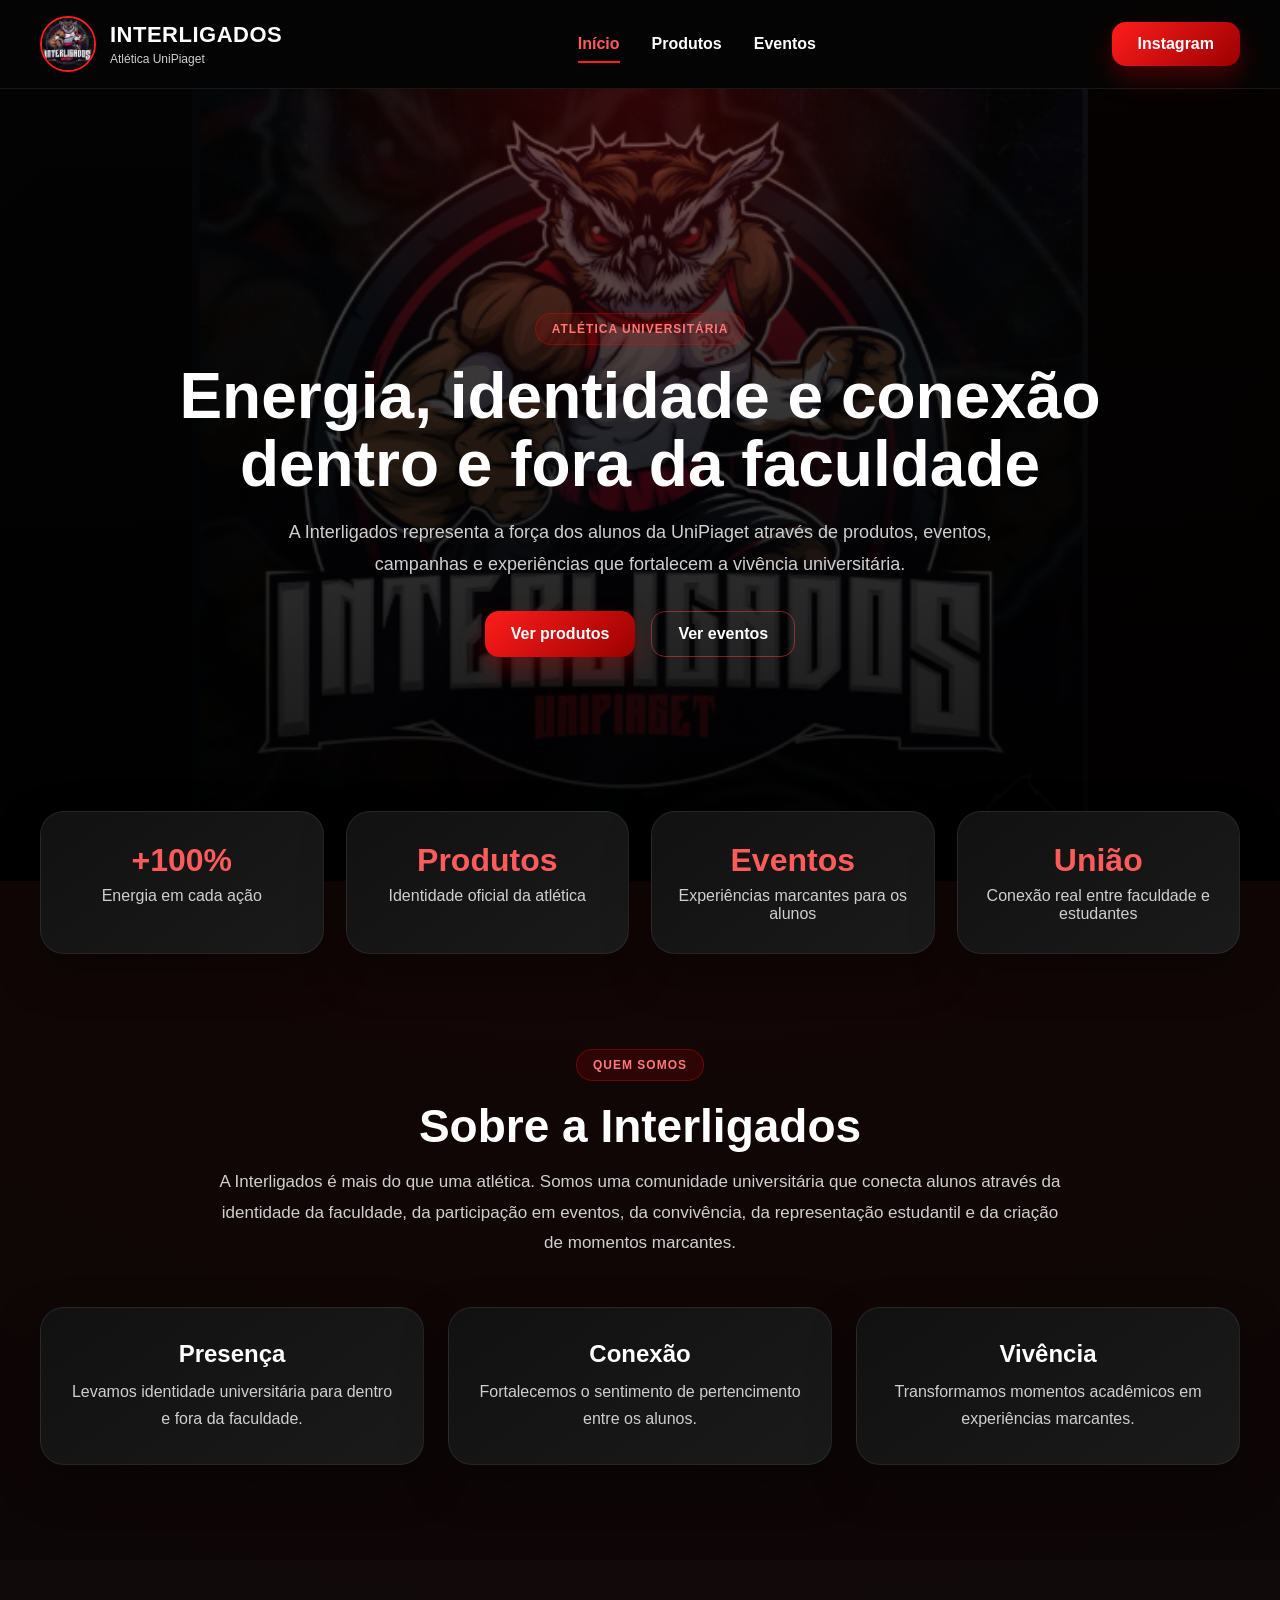
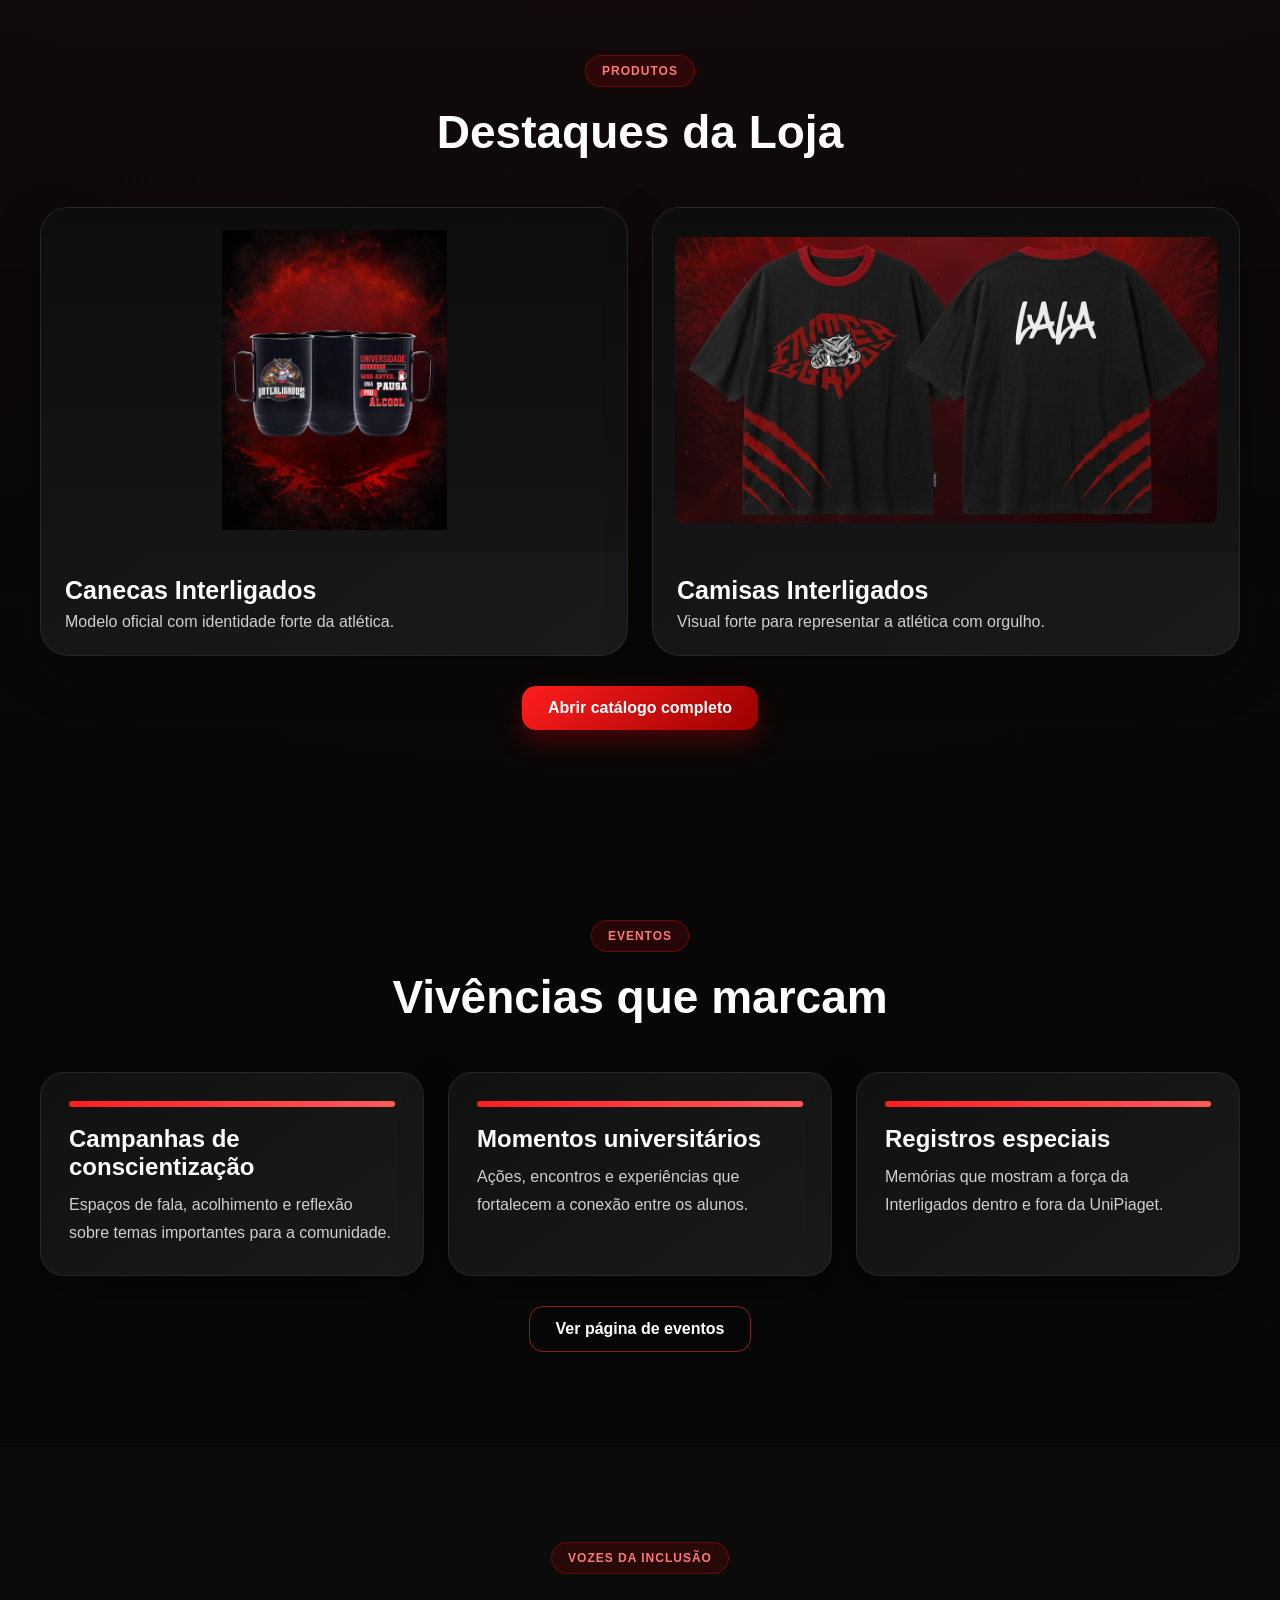
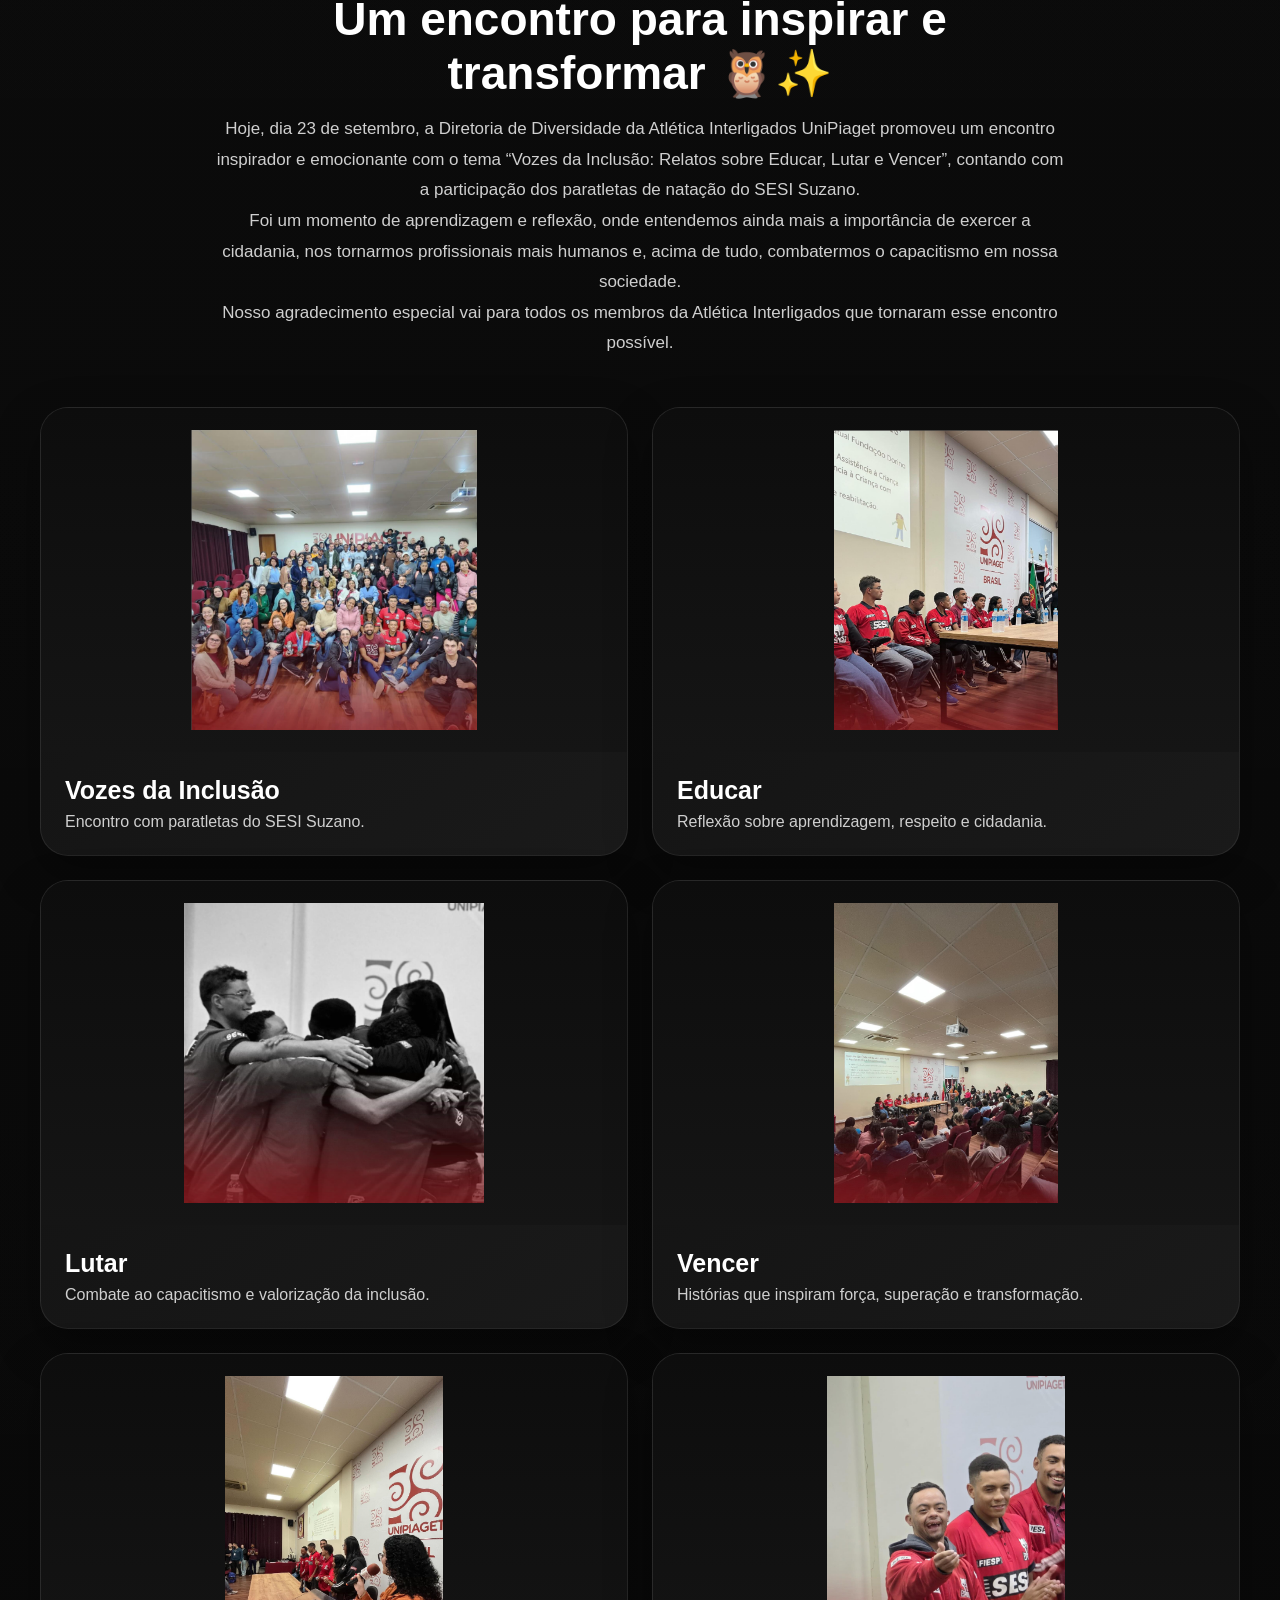
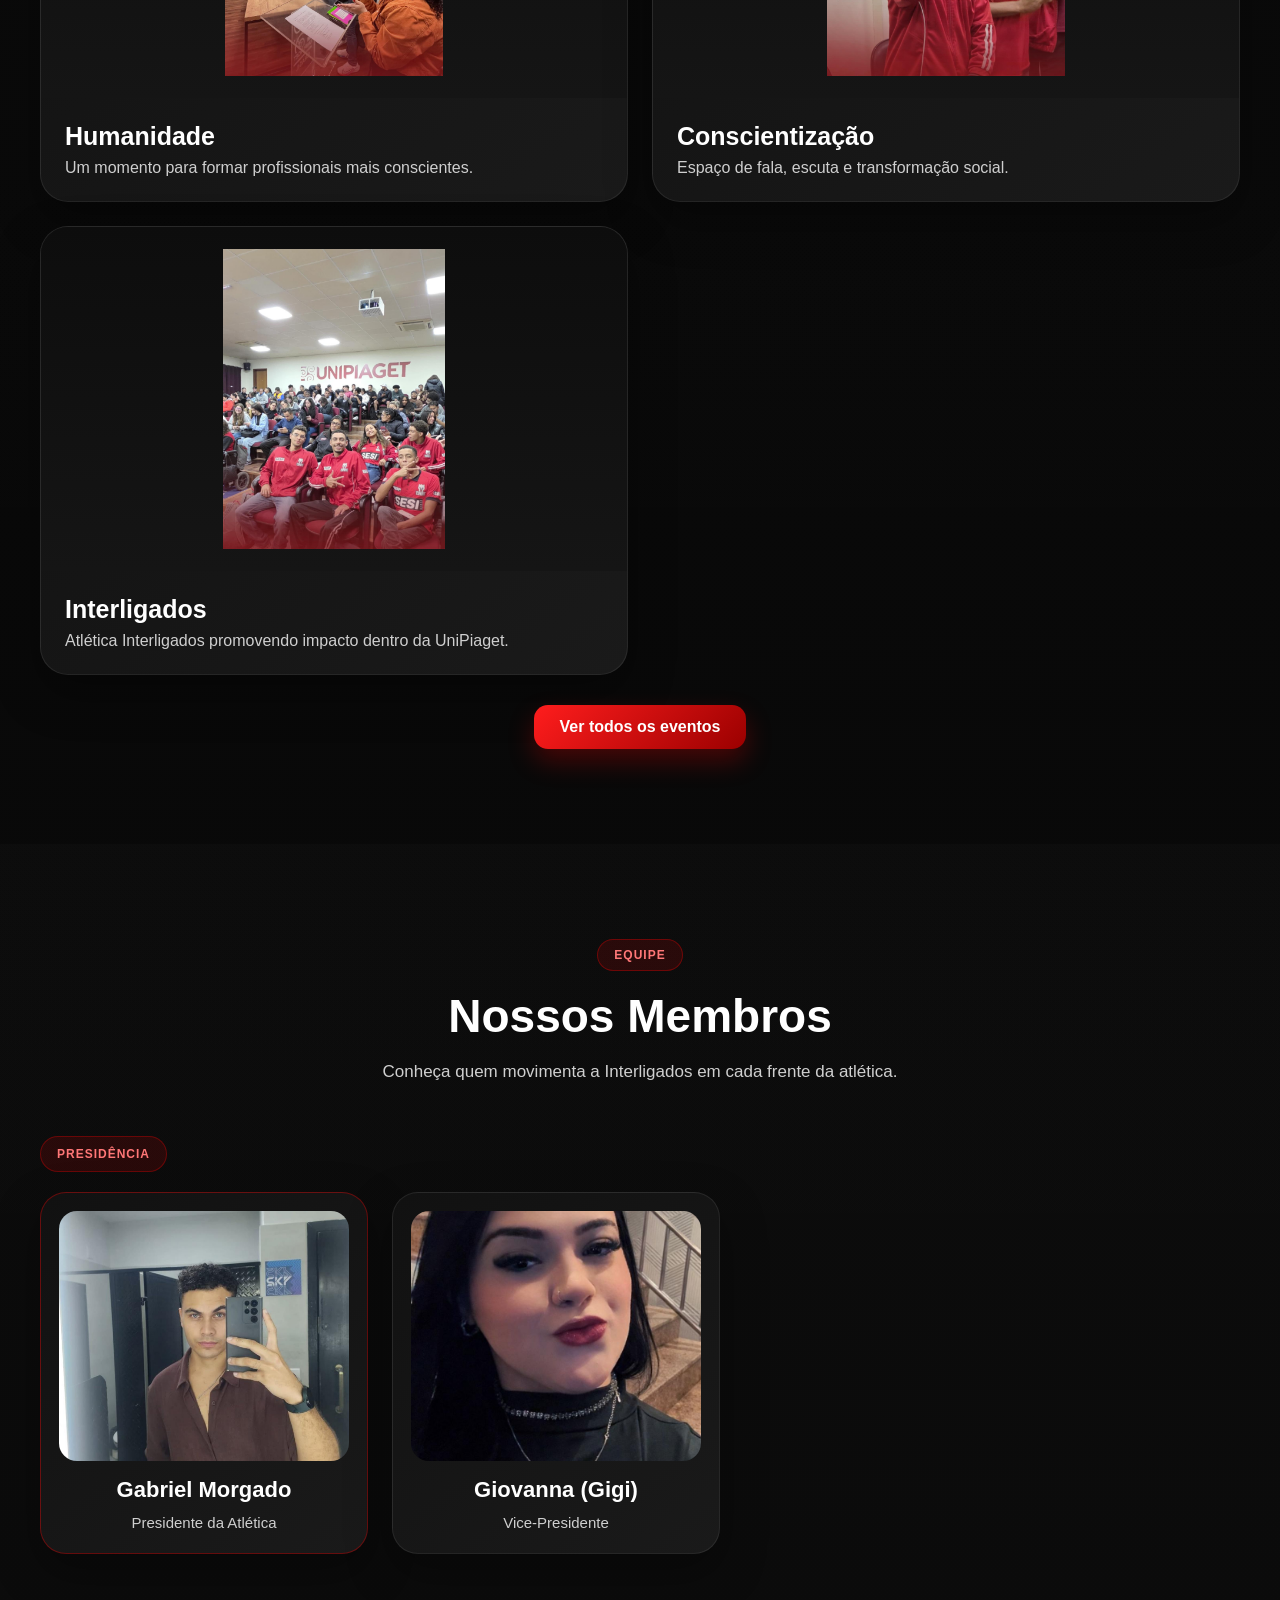
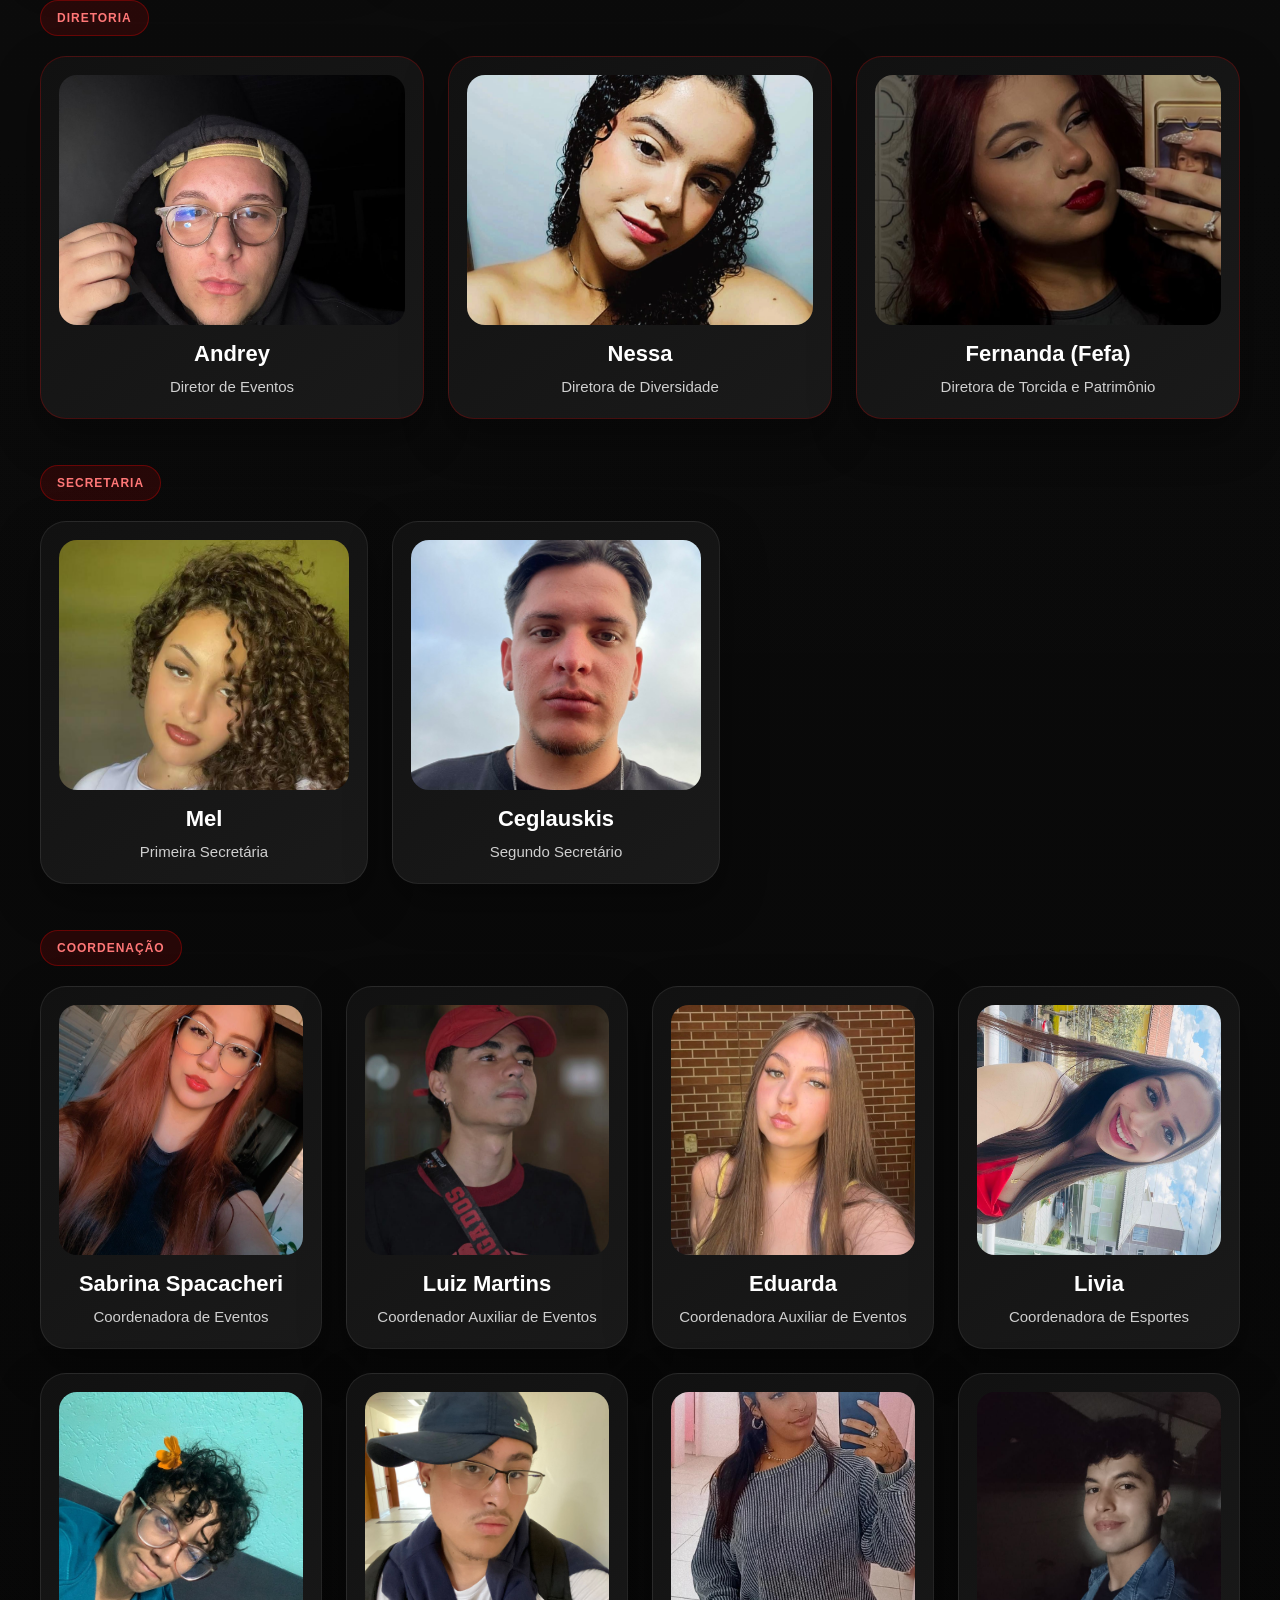
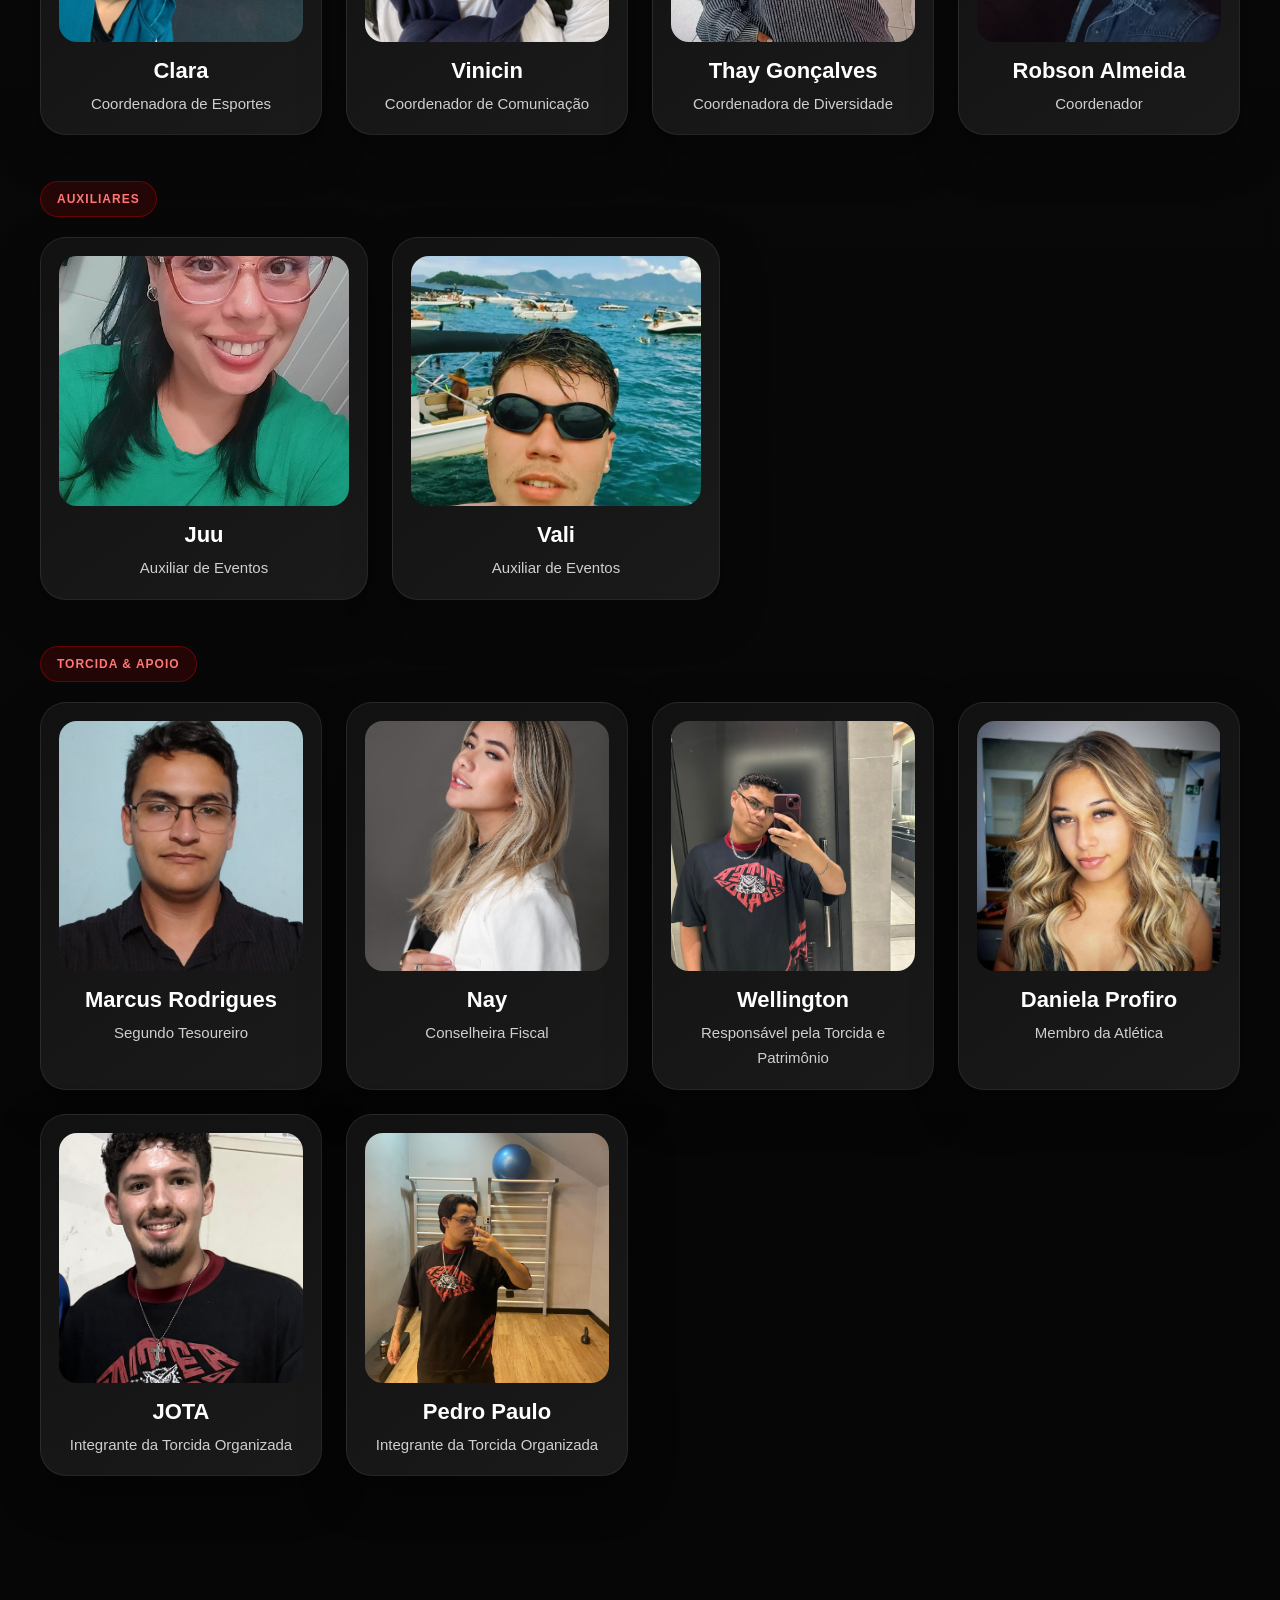
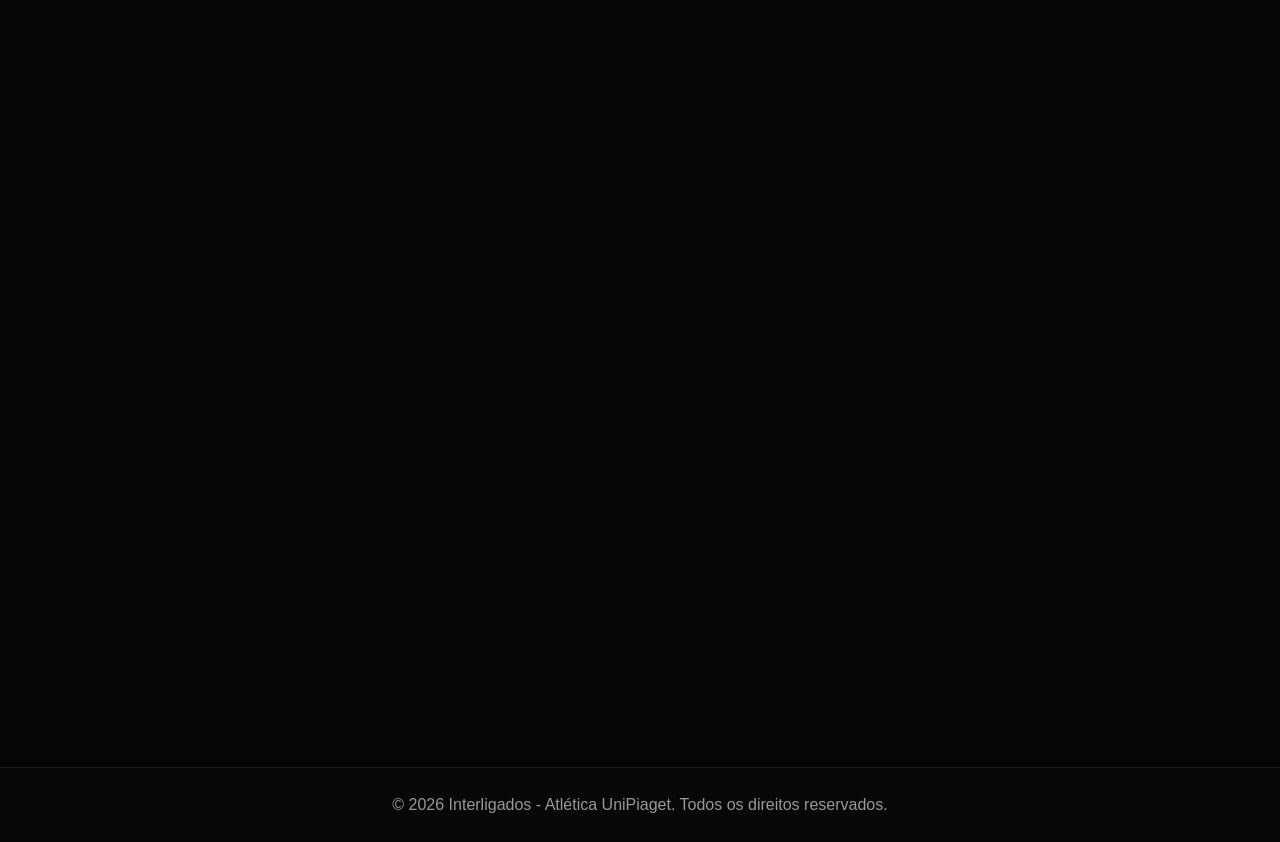
==== commit a2c65e27: "sla" ====
--- a/index.html
+++ b/index.html
@@ -126,16 +126,6 @@
 
         <article class="highlight-card reveal">
           <div class="highlight-image">
-            <img src="assets/produto2.jpeg" alt="Caneca Vermelha Interligados">
-          </div>
-          <div class="highlight-body">
-            <h3>Caneca Vermelha</h3>
-            <p>Modelo oficial com presença, atitude e identidade universitária.</p>
-          </div>
-        </article>
-
-        <article class="highlight-card reveal">
-          <div class="highlight-image">
             <img src="assets/produto4.png" alt="Camisas Interligados">
           </div>
           <div class="highlight-body">
